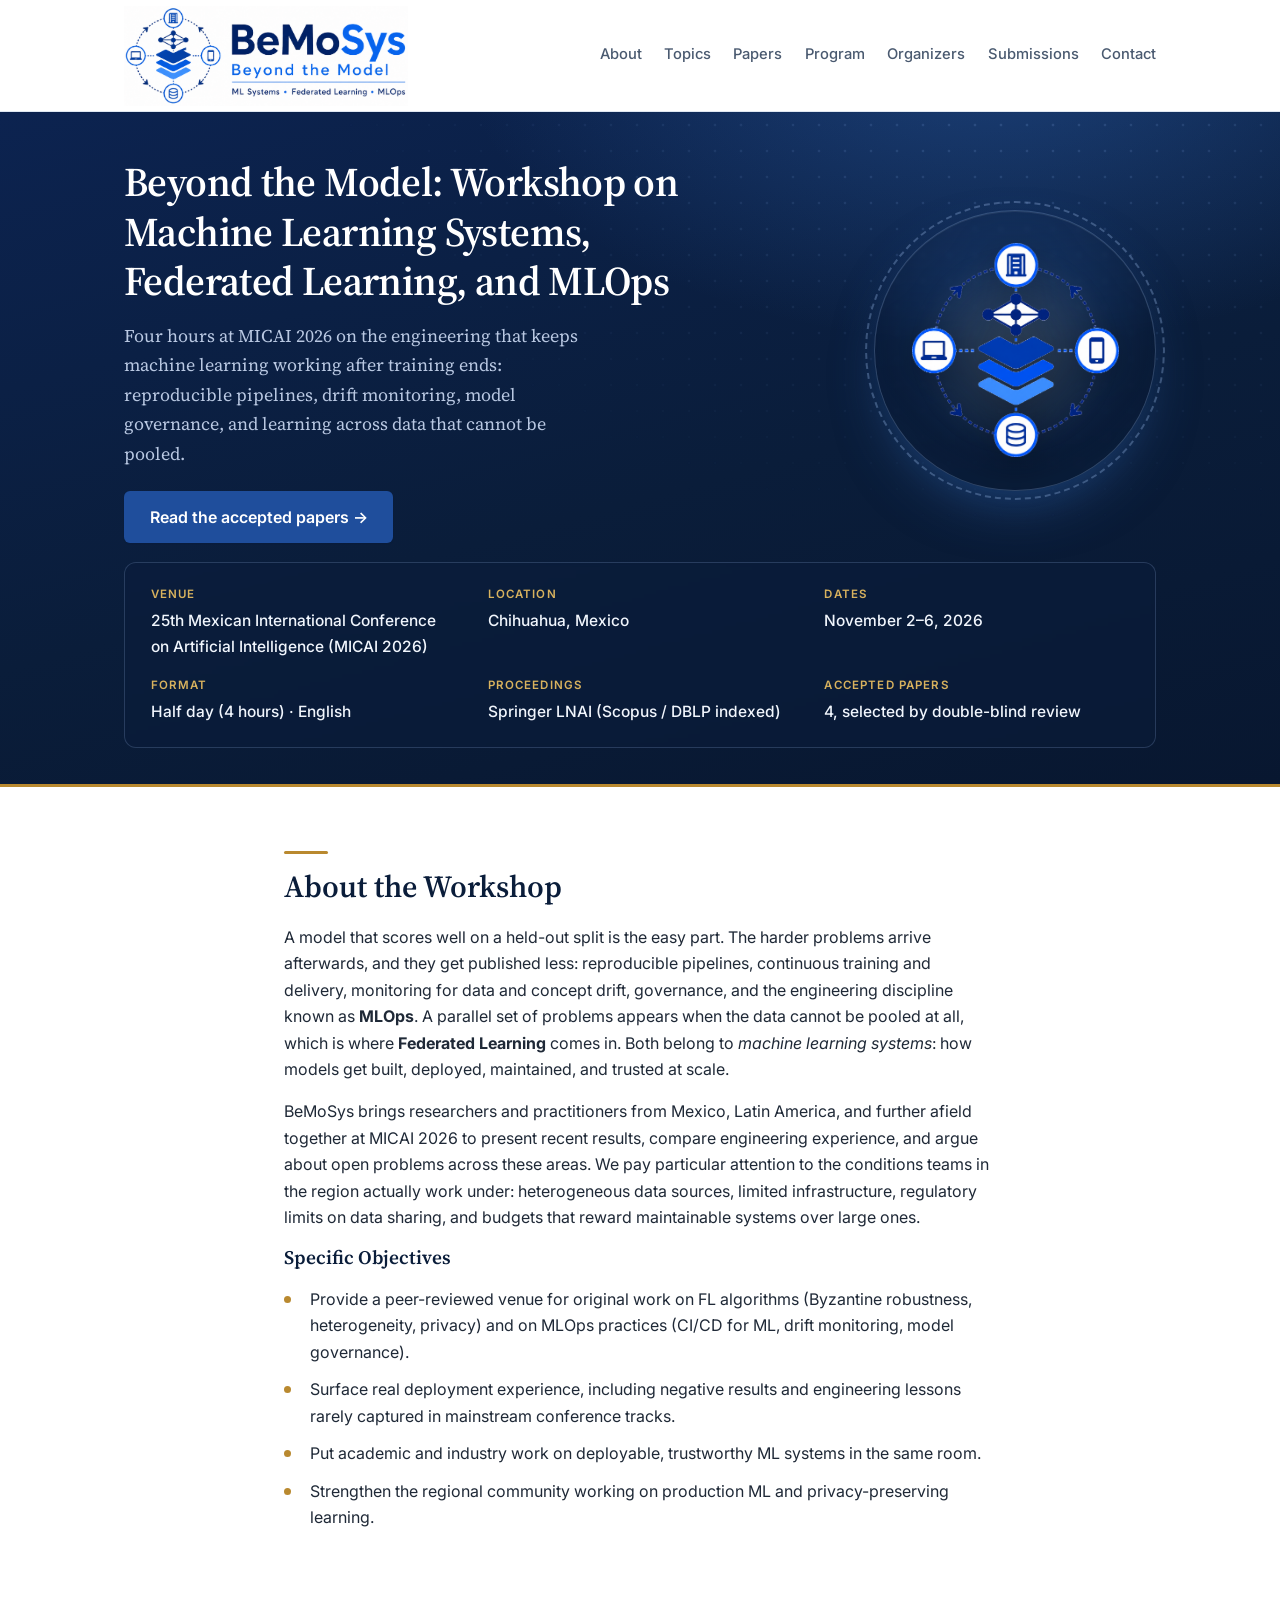
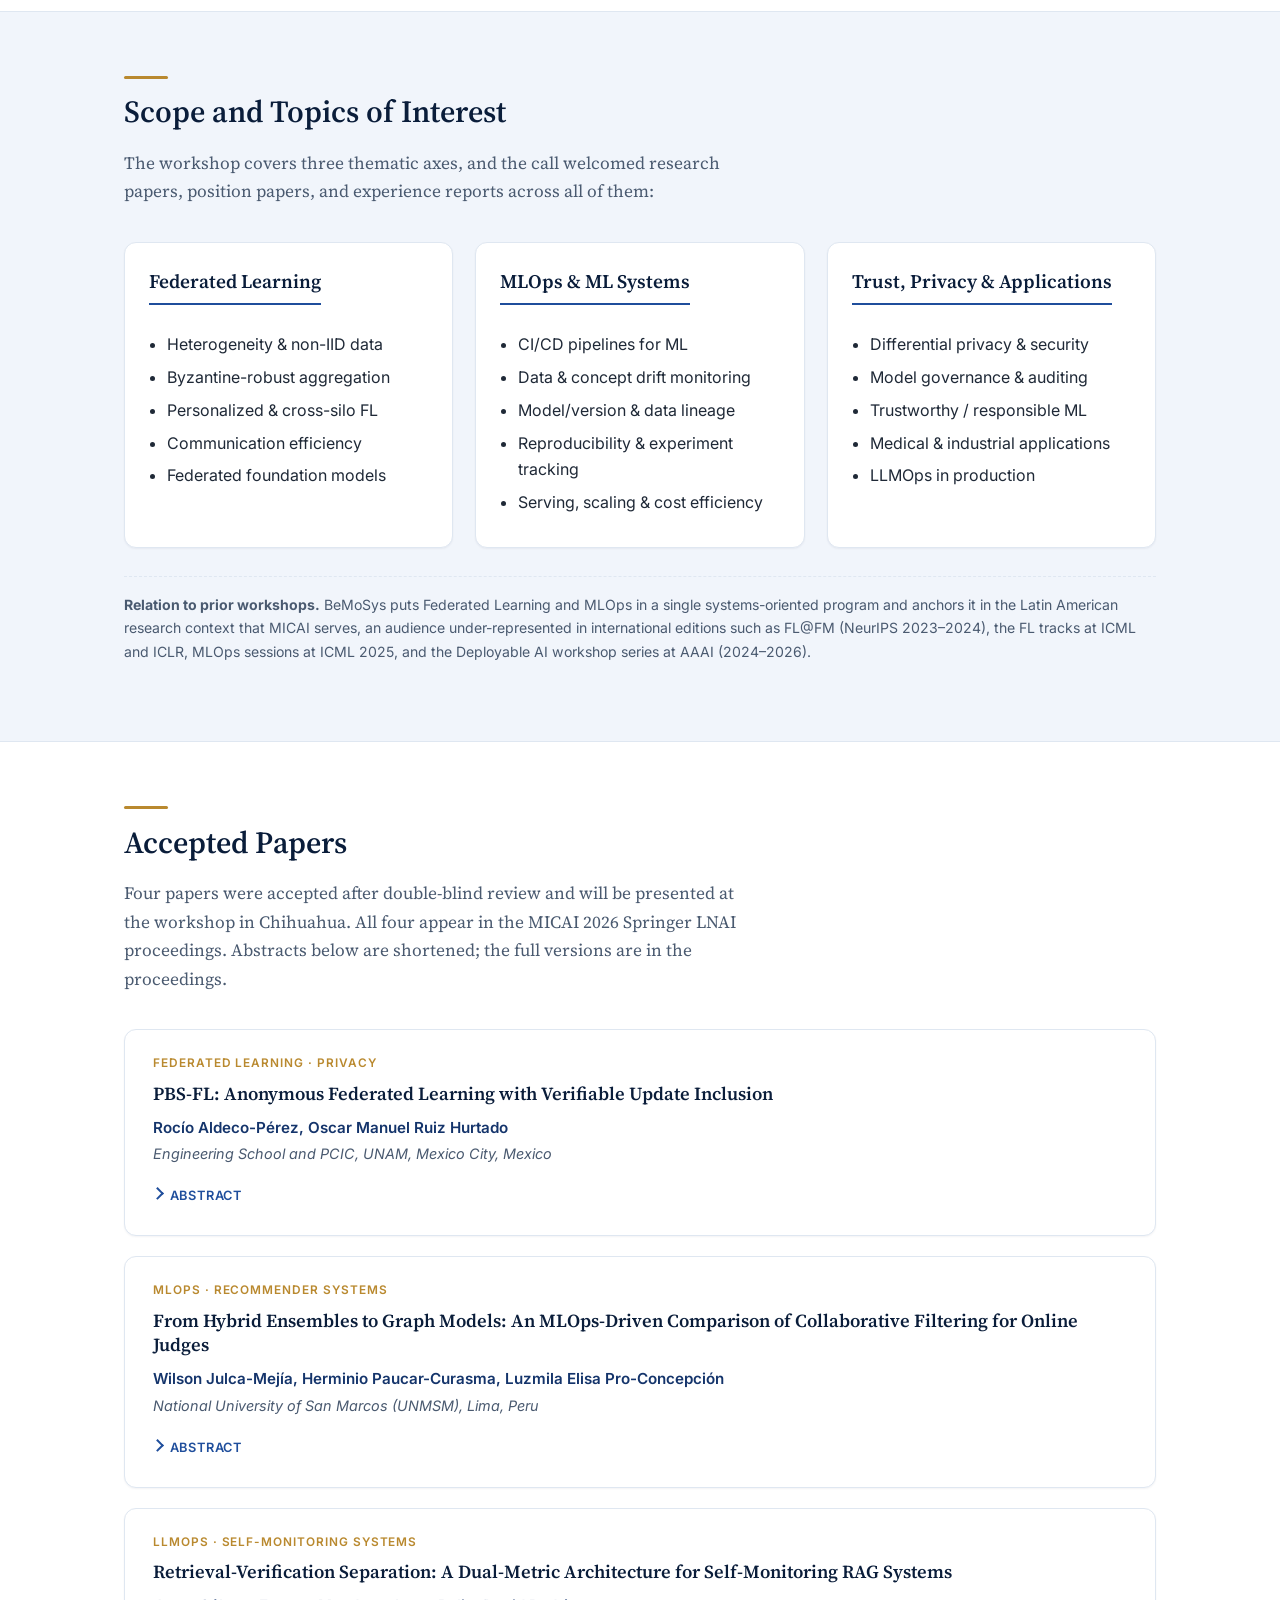
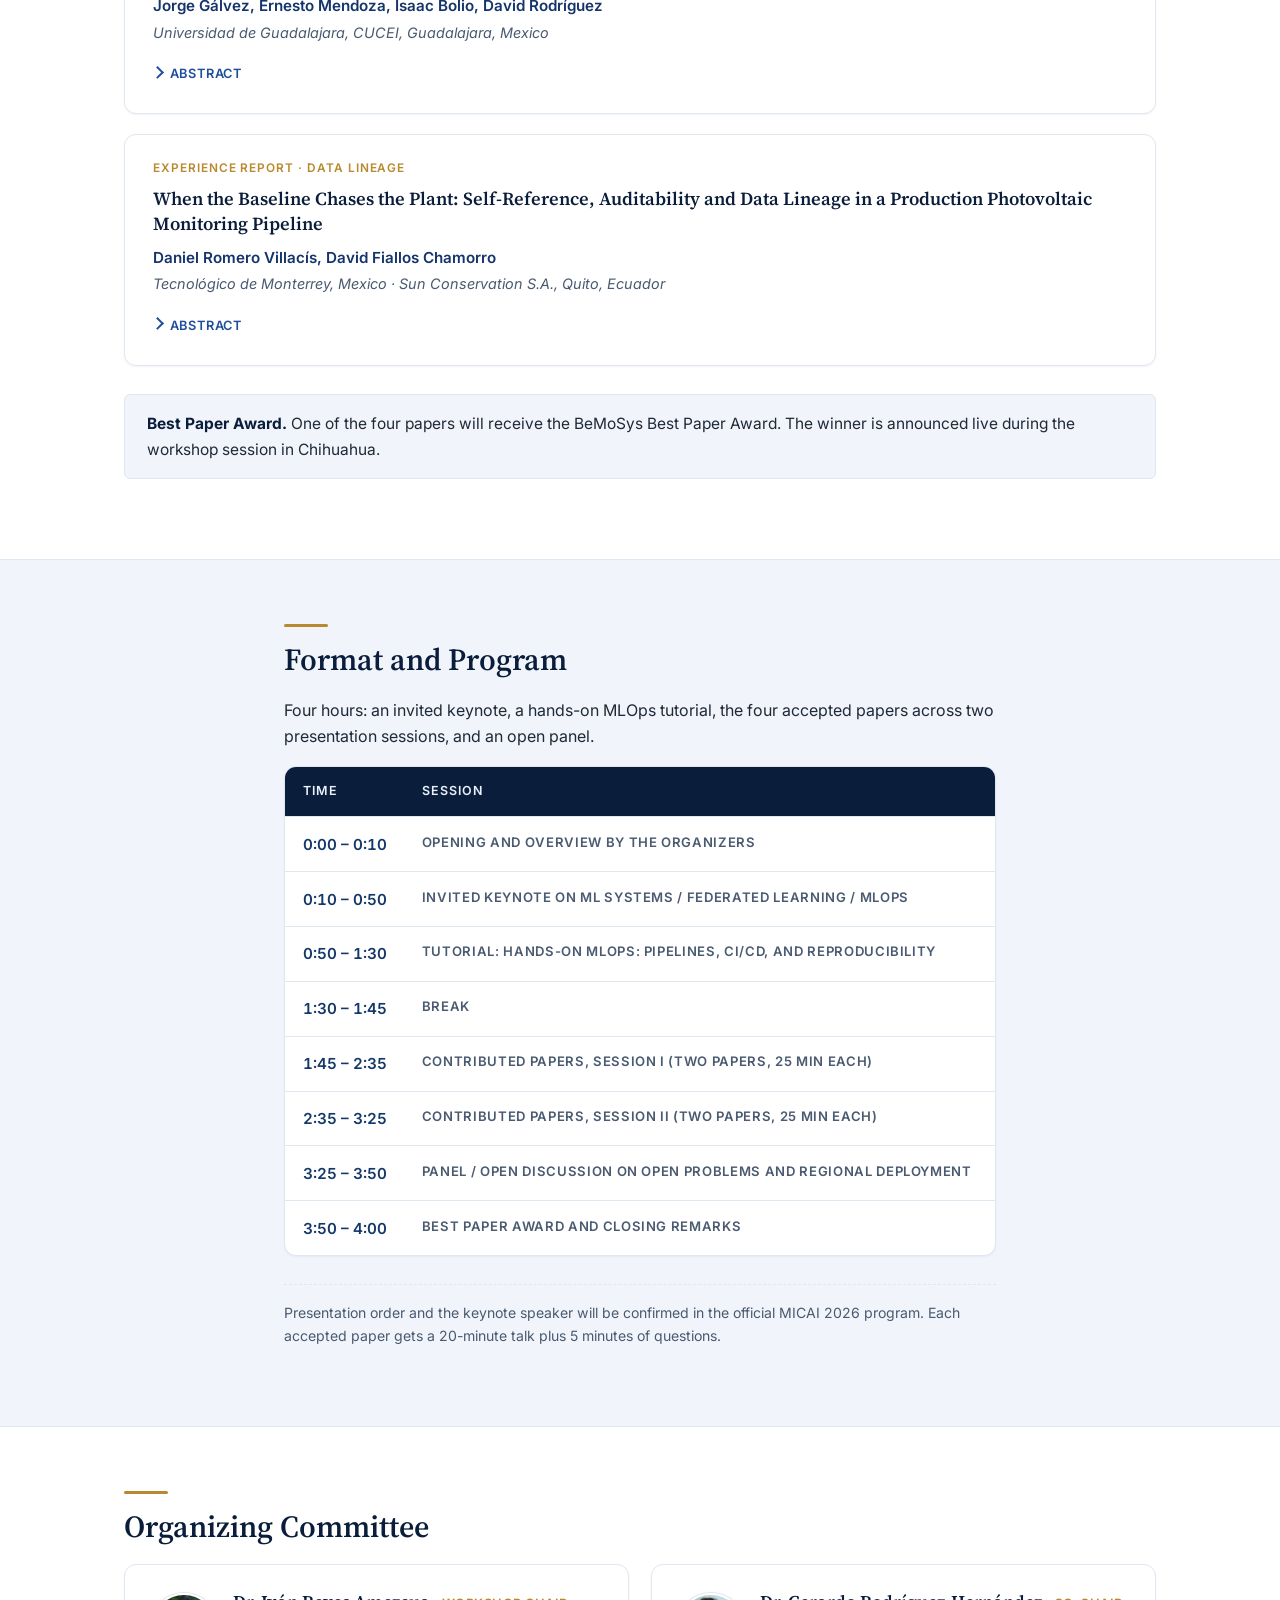
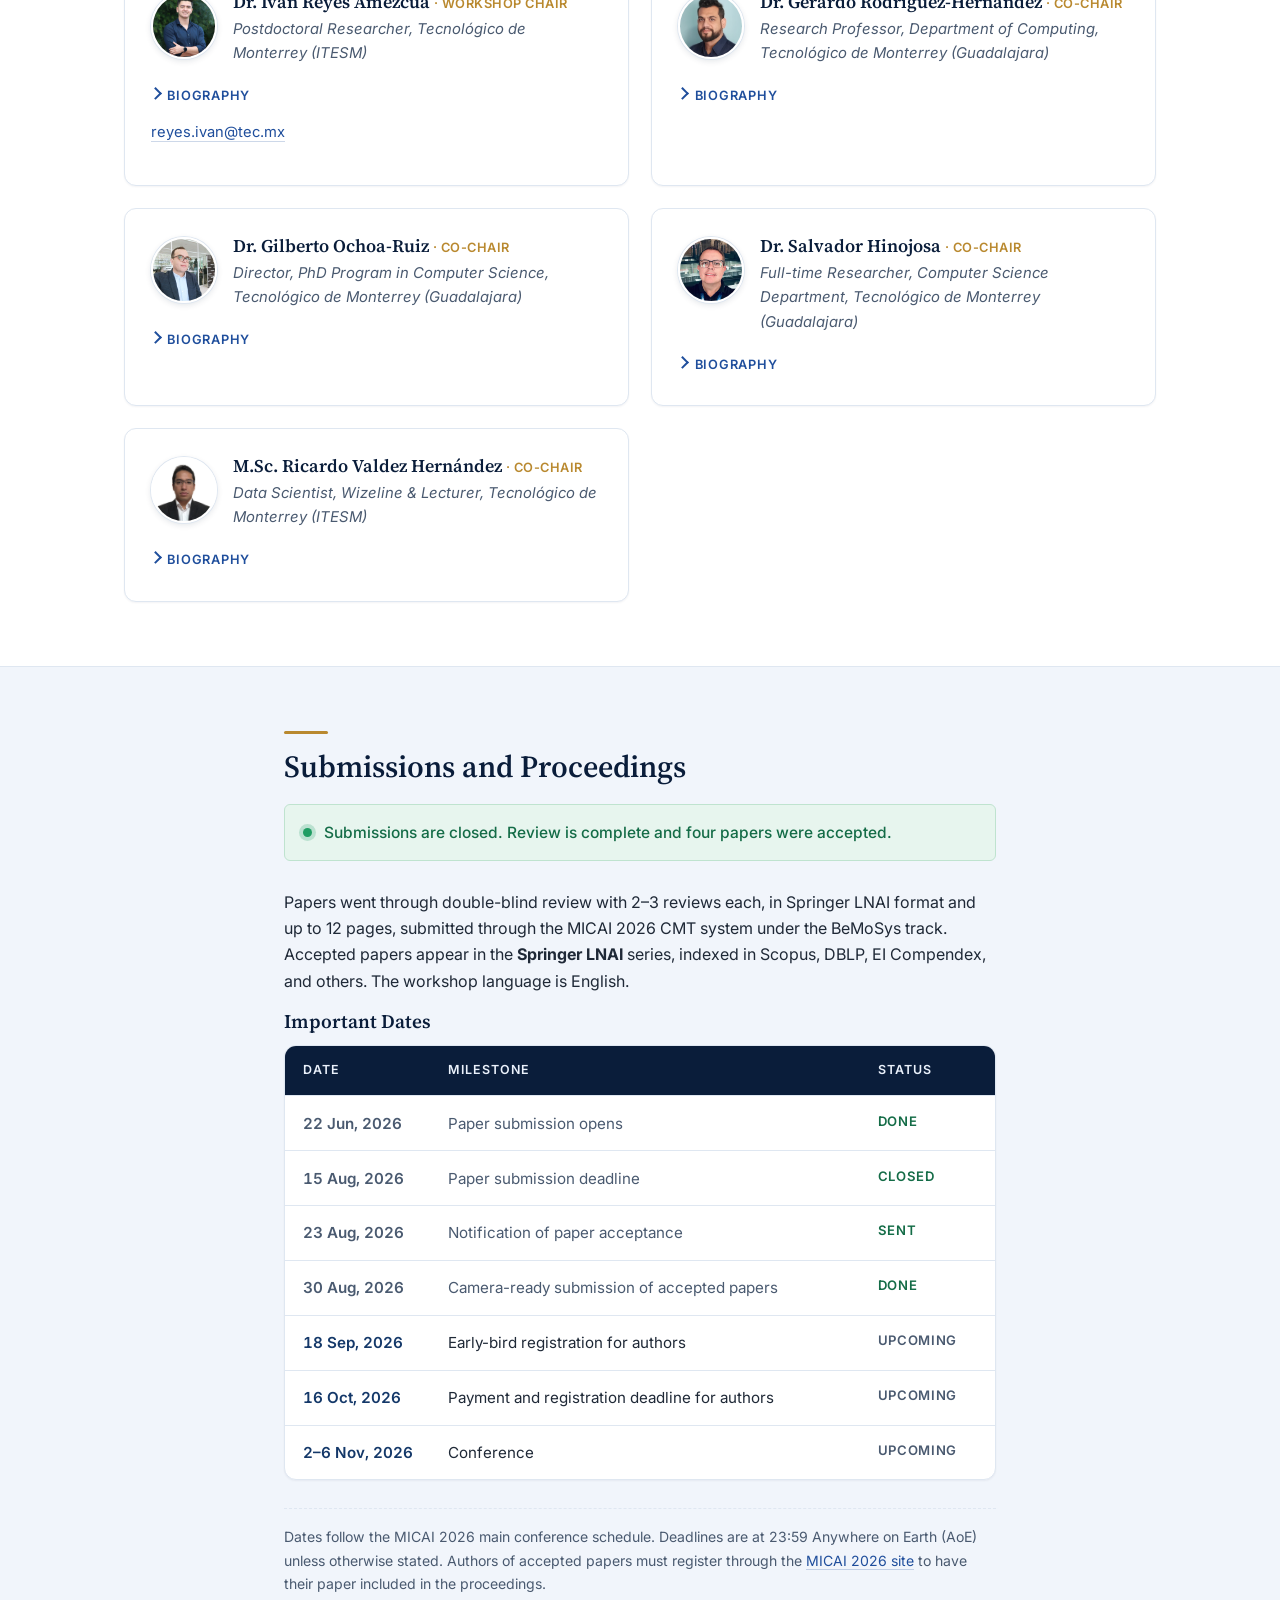
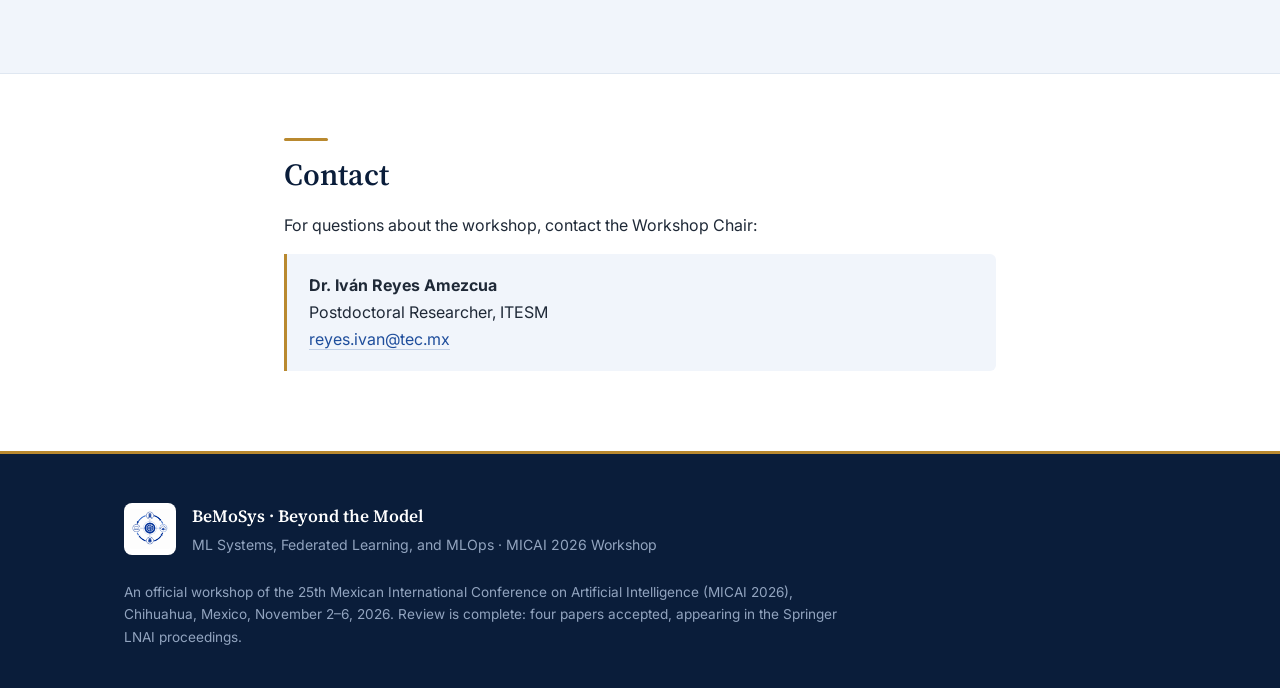
==== index.html @ 86f42d70 "Collapse abstracts and bios, drop hero kicker and brass card rules - Remove the "MICAI 2026 · BeMoSy" ====
<!DOCTYPE html>
<html lang="en">
<head>
  <meta charset="UTF-8" />
  <meta name="viewport" content="width=device-width, initial-scale=1.0" />
  <title>BeMoSys · Beyond the Model: ML Systems, Federated Learning, and MLOps · MICAI 2026</title>
  <meta name="description" content="BeMoSys is a half-day workshop at MICAI 2026 (Chihuahua, Mexico) on Machine Learning Systems, Federated Learning, and MLOps. Review is complete: four papers accepted, appearing in the Springer LNAI proceedings." />
  <link rel="icon" type="image/png" href="images/icon_logo_square.png" />
  <link rel="apple-touch-icon" href="images/icon_logo_square.png" />
  <link rel="preconnect" href="https://fonts.googleapis.com" />
  <link rel="preconnect" href="https://fonts.gstatic.com" crossorigin />
  <link href="https://fonts.googleapis.com/css2?family=Inter:wght@400;500;600;700&family=Source+Serif+4:ital,wght@0,400;0,600;1,400&display=swap" rel="stylesheet" />
  <link rel="stylesheet" href="style.css" />
</head>
<body>

  <header class="site-header">
    <div class="container header-inner">
      <a href="#top" class="brand">
        <img src="images/logo_header.png" alt="BTM-MLSys · Beyond the Model workshop" class="brand-logo" />
      </a>
      <nav class="site-nav" aria-label="Primary">
        <a href="#about">About</a>
        <a href="#topics">Topics</a>
        <a href="#papers">Papers</a>
        <a href="#program">Program</a>
        <a href="#organizers">Organizers</a>
        <a href="#cfp">Submissions</a>
        <a href="#contact">Contact</a>
      </nav>
    </div>
  </header>

  <main id="top">

    <section class="hero">
      <div class="container">
        <div class="hero-mid">
          <div class="hero-copy">
            <h1>Beyond the Model: Workshop on Machine Learning Systems, Federated Learning, and MLOps</h1>
            <p class="lede">
              Four hours at MICAI 2026 on the engineering that keeps machine learning
              working after training ends: reproducible pipelines, drift monitoring,
              model governance, and learning across data that cannot be pooled.
            </p>
            <p class="hero-cta">
              <a class="submit-button" href="#papers">Read the accepted papers &rarr;</a>
            </p>
          </div>

          <div class="hero-visual" aria-hidden="true">
            <div class="hero-medallion">
              <span class="ring ring-dashed"></span>
              <span class="ring ring-glow"></span>
              <img src="images/icon_bemosys_t.png" alt="" class="hero-icon" />
            </div>
          </div>
        </div>

        <dl class="facts">
          <div><dt>Venue</dt><dd>25th Mexican International Conference on Artificial Intelligence (MICAI 2026)</dd></div>
          <div><dt>Location</dt><dd>Chihuahua, Mexico</dd></div>
          <div><dt>Dates</dt><dd>November 2–6, 2026</dd></div>
          <div><dt>Format</dt><dd>Half day (4 hours) · English</dd></div>
          <div><dt>Proceedings</dt><dd>Springer LNAI (Scopus / DBLP indexed)</dd></div>
          <div><dt>Accepted papers</dt><dd>4, selected by double-blind review</dd></div>
        </dl>
      </div>
    </section>

    <section id="about" class="section">
      <div class="container narrow">
        <h2 class="section-head">About the Workshop</h2>
        <p>
          A model that scores well on a held-out split is the easy part. The harder
          problems arrive afterwards, and they get published less: reproducible
          pipelines, continuous training and delivery, monitoring for data and concept
          drift, governance, and the engineering discipline known as
          <strong>MLOps</strong>. A parallel set of problems appears when the data
          cannot be pooled at all, which is where <strong>Federated Learning</strong>
          comes in. Both belong to <em>machine learning systems</em>: how models get
          built, deployed, maintained, and trusted at scale.
        </p>
        <p>
          BeMoSys brings researchers and practitioners from Mexico, Latin America, and
          further afield together at MICAI 2026 to present recent results, compare
          engineering experience, and argue about open problems across these areas. We
          pay particular attention to the conditions teams in the region actually work
          under: heterogeneous data sources, limited infrastructure, regulatory limits
          on data sharing, and budgets that reward maintainable systems over large ones.
        </p>

        <h3>Specific Objectives</h3>
        <ul class="objective-list">
          <li>Provide a peer-reviewed venue for original work on FL algorithms (Byzantine robustness, heterogeneity, privacy) and on MLOps practices (CI/CD for ML, drift monitoring, model governance).</li>
          <li>Surface real deployment experience, including negative results and engineering lessons rarely captured in mainstream conference tracks.</li>
          <li>Put academic and industry work on deployable, trustworthy ML systems in the same room.</li>
          <li>Strengthen the regional community working on production ML and privacy-preserving learning.</li>
        </ul>
      </div>
    </section>

    <section id="topics" class="section section-alt">
      <div class="container">
        <h2 class="section-head">Scope and Topics of Interest</h2>
        <p class="section-intro">
          The workshop covers three thematic axes, and the call welcomed research
          papers, position papers, and experience reports across all of them:
        </p>

        <div class="topic-grid">
          <article class="topic-card">
            <h3>Federated Learning</h3>
            <ul>
              <li>Heterogeneity &amp; non-IID data</li>
              <li>Byzantine-robust aggregation</li>
              <li>Personalized &amp; cross-silo FL</li>
              <li>Communication efficiency</li>
              <li>Federated foundation models</li>
            </ul>
          </article>

          <article class="topic-card">
            <h3>MLOps &amp; ML Systems</h3>
            <ul>
              <li>CI/CD pipelines for ML</li>
              <li>Data &amp; concept drift monitoring</li>
              <li>Model/version &amp; data lineage</li>
              <li>Reproducibility &amp; experiment tracking</li>
              <li>Serving, scaling &amp; cost efficiency</li>
            </ul>
          </article>

          <article class="topic-card">
            <h3>Trust, Privacy &amp; Applications</h3>
            <ul>
              <li>Differential privacy &amp; security</li>
              <li>Model governance &amp; auditing</li>
              <li>Trustworthy / responsible ML</li>
              <li>Medical &amp; industrial applications</li>
              <li>LLMOps in production</li>
            </ul>
          </article>
        </div>

        <p class="footnote">
          <strong>Relation to prior workshops.</strong> BeMoSys puts Federated Learning
          and MLOps in a single systems-oriented program and anchors it in the Latin
          American research context that MICAI serves, an audience under-represented in
          international editions such as FL@FM (NeurIPS 2023–2024), the FL tracks at
          ICML and ICLR, MLOps sessions at ICML 2025, and the Deployable AI workshop
          series at AAAI (2024–2026).
        </p>
      </div>
    </section>

    <section id="papers" class="section">
      <div class="container">
        <h2 class="section-head">Accepted Papers</h2>
        <p class="section-intro">
          Four papers were accepted after double-blind review and will be presented at
          the workshop in Chihuahua. All four appear in the MICAI 2026 Springer LNAI
          proceedings. Abstracts below are shortened; the full versions are in the
          proceedings.
        </p>

        <div class="paper-list">

          <article class="paper-card">
            <p class="paper-axis">Federated Learning · Privacy</p>
            <h3 class="paper-title">PBS-FL: Anonymous Federated Learning with Verifiable Update Inclusion</h3>
            <p class="paper-authors">Rocío Aldeco-Pérez, Oscar Manuel Ruiz Hurtado</p>
            <p class="paper-affil">Engineering School and PCIC, UNAM, Mexico City, Mexico</p>
            <details class="disclosure">
              <summary>Abstract</summary>
              <p class="paper-abstract disclosure-body">
              Cross-silo federated learning still needs mechanisms for participant
              privacy and accountability. PBS-FL separates client authentication from
              update submission using partially blind credentials and round-specific
              anonymous identifiers on a permissioned blockchain, accepting at most one
              contribution per authorized client per round. A lightweight Tally Hash
              lets a client confirm its update was part of the aggregation input. The
              prototype runs on Hyperledger Fabric and was evaluated on two credit-risk
              datasets: predictive accuracy is unchanged, anonymous authorization adds
              bounded overhead, and Tally Hash generation stayed under one millisecond.
            </p>
            </details>
          </article>

          <article class="paper-card">
            <p class="paper-axis">MLOps · Recommender Systems</p>
            <h3 class="paper-title">From Hybrid Ensembles to Graph Models: An MLOps-Driven Comparison of Collaborative Filtering for Online Judges</h3>
            <p class="paper-authors">Wilson Julca-Mejía, Herminio Paucar-Curasma, Luzmila Elisa Pro-Concepción</p>
            <p class="paper-affil">National University of San Marcos (UNMSM), Lima, Peru</p>
            <details class="disclosure">
              <summary>Abstract</summary>
              <p class="paper-abstract disclosure-body">
              The authors re-evaluate their earlier kNN + SVD stacking ensemble for
              recommending programming problems against implicit ALS, Neural
              Collaborative Filtering, and LightGCN, all under one automated pipeline:
              temporal splits, fixed-seed evaluation, parallel CI training, an MLflow
              registry with champion selection, and drift monitoring that triggers
              retraining. The two datasets give opposite verdicts. On CodeChef a
              popularity baseline goes unbeaten and only LightGCN matches it
              statistically; on Aizu popularity finishes last and implicit ALS wins
              decisively. A catalog-subsampling control traces the contrast to the
              temporal stability of item popularity (PSI 0.02 versus 0.72) rather than
              catalog size. The original hybrid stack is uncompetitive on both.
            </p>
            </details>
          </article>

          <article class="paper-card">
            <p class="paper-axis">LLMOps · Self-Monitoring Systems</p>
            <h3 class="paper-title">Retrieval-Verification Separation: A Dual-Metric Architecture for Self-Monitoring RAG Systems</h3>
            <p class="paper-authors">Jorge Gálvez, Ernesto Mendoza, Isaac Bolio, David Rodríguez</p>
            <p class="paper-affil">Universidad de Guadalajara, CUCEI, Guadalajara, Mexico</p>
            <details class="disclosure">
              <summary>Abstract</summary>
              <p class="paper-abstract disclosure-body">
              Most RAG pipelines use a single similarity metric both to retrieve context
              and to certify that the context is relevant, which ties retrieval speed to
              retrieval trust. IAssist-QCI, a RAG-based institutional assistant, splits
              the two: a retrieval path optimized for fast candidate fetching over
              chunk-level vector similarity, and a verification path that independently
              computes a composite relevance score over the whole multi-chunk context
              injected into the prompt. The split is what makes two further capabilities
              possible: low verification scores become automated knowledge-gap alerts
              that detect drift in the knowledge base without manual auditing, and an
              asynchronous curation pipeline builds a synthetic question-answer dataset
              for later fine-tuning without interrupting production traffic. Evaluation
              uses relevance-score distributions and gap-alert rates from 30 days of
              operation.
            </p>
            </details>
          </article>

          <article class="paper-card">
            <p class="paper-axis">Experience Report · Data Lineage</p>
            <h3 class="paper-title">When the Baseline Chases the Plant: Self-Reference, Auditability and Data Lineage in a Production Photovoltaic Monitoring Pipeline</h3>
            <p class="paper-authors">Daniel Romero Villacís, David Fiallos Chamorro</p>
            <p class="paper-affil">Tecnológico de Monterrey, Mexico · Sun Conservation S.A., Quito, Ecuador</p>
            <details class="disclosure">
              <summary>Abstract</summary>
              <p class="paper-abstract disclosure-body">
              Three years of operating a Performance Ratio monitoring pipeline for seven
              first-generation 1 MW AC photovoltaic plants in southern Ecuador, stitched
              across five incompatible manufacturer platforms under limited
              infrastructure and regulatory constraints on data sharing. Two findings
              drive the report. A statistically functional conditional-percentile model
              was retired in favour of a deterministic physical estimator because only
              the latter is defensible before the national regulator, so auditability
              decided the method, not accuracy. Then a ten-stage audit of the running
              system found that the self-reference flaw identified in the retired model
              had reappeared unnoticed in the alerting rule that replaced it: injecting
              degradation into real series, the moving baseline absorbs 7.7 percentage
              points of decay and never fires below 3%/month. The report also documents a
              capacity denominator with no recorded provenance on all seven plants, and
              draws six transferable lessons.
            </p>
            </details>
          </article>

        </div>

        <p class="award-note">
          <strong>Best Paper Award.</strong> One of the four papers will receive the
          BeMoSys Best Paper Award. The winner is announced live during the workshop
          session in Chihuahua.
        </p>
      </div>
    </section>

    <section id="program" class="section section-alt">
      <div class="container narrow">
        <h2 class="section-head">Format and Program</h2>
        <p>
          Four hours: an invited keynote, a hands-on MLOps tutorial, the four accepted
          papers across two presentation sessions, and an open panel.
        </p>

        <div class="schedule">
          <table>
            <caption class="visually-hidden">Workshop schedule</caption>
            <thead>
              <tr><th scope="col">Time</th><th scope="col">Session</th></tr>
            </thead>
            <tbody>
              <tr><td>0:00 – 0:10</td><td>Opening and overview by the organizers</td></tr>
              <tr><td>0:10 – 0:50</td><td>Invited keynote on ML systems / Federated Learning / MLOps</td></tr>
              <tr><td>0:50 – 1:30</td><td>Tutorial: Hands-on MLOps: pipelines, CI/CD, and reproducibility</td></tr>
              <tr><td>1:30 – 1:45</td><td>Break</td></tr>
              <tr><td>1:45 – 2:35</td><td>Contributed papers, Session I (two papers, 25 min each)</td></tr>
              <tr><td>2:35 – 3:25</td><td>Contributed papers, Session II (two papers, 25 min each)</td></tr>
              <tr><td>3:25 – 3:50</td><td>Panel / open discussion on open problems and regional deployment</td></tr>
              <tr><td>3:50 – 4:00</td><td>Best Paper Award and closing remarks</td></tr>
            </tbody>
          </table>
        </div>

        <p class="footnote">
          Presentation order and the keynote speaker will be confirmed in the official
          MICAI 2026 program. Each accepted paper gets a 20-minute talk plus 5 minutes
          of questions.
        </p>
      </div>
    </section>

    <section id="organizers" class="section">
      <div class="container">
        <h2 class="section-head">Organizing Committee</h2>

        <div class="organizer-grid">
          <article class="organizer-card">
            <img src="images/ivan_reyes.jpg" alt="Dr. Iván Reyes Amezcua" class="organizer-photo" />
            <h3>Dr. Iván Reyes Amezcua <span class="role">· Workshop Chair</span></h3>
            <p class="affiliation">Postdoctoral Researcher, Tecnológico de Monterrey (ITESM)</p>
            <details class="disclosure">
              <summary>Biography</summary>
              <p class="disclosure-body">
              PhD in Computer Science (CINVESTAV), specializing in robust and
              scalable ML systems. Doctoral research on deep learning, federated
              learning, adversarial robustness, and computer vision, with applications
              in medical imaging, recipient of Best Paper Awards at MICAI, MICCAI, and
              CVPR Workshops. Industry experience as an ML/AI Engineer at Layer7 on LLM
              architectures, multi-agent systems, voice (TTS/STT) pipelines, and
              large-scale RAG solutions. MLflow Ambassador (Databricks), with a strong
              emphasis on MLOps and reproducibility.
            </p>
            </details>
            <p class="contact"><a href="mailto:reyes.ivan@tec.mx">reyes.ivan@tec.mx</a></p>
          </article>

          <article class="organizer-card">
            <img src="images/gerardo_rodriguez.jpg" alt="Dr. Gerardo Rodríguez-Hernández" class="organizer-photo" />
            <h3>Dr. Gerardo Rodríguez-Hernández <span class="role">· Co-chair</span></h3>
            <p class="affiliation">Research Professor, Department of Computing, Tecnológico de Monterrey (Guadalajara)</p>
            <details class="disclosure">
              <summary>Biography</summary>
              <p class="disclosure-body">
              Member of the Advanced Artificial Intelligence Research Group. MSc in
              Applied Artificial Intelligence (University of Exeter, UK) and PhD from
              the University of Oxford (UK). Member of the National System of
              Researchers (SNI, Level I). Background spans applied AI, embedded
              software, and the supervision of award-winning graduate ML projects.
            </p>
            </details>
          </article>

          <article class="organizer-card">
            <img src="images/gilberto_ochoa.jpg" alt="Dr. Gilberto Ochoa-Ruiz" class="organizer-photo" />
            <h3>Dr. Gilberto Ochoa-Ruiz <span class="role">· Co-chair</span></h3>
            <p class="affiliation">Director, PhD Program in Computer Science, Tecnológico de Monterrey (Guadalajara)</p>
            <details class="disclosure">
              <summary>Biography</summary>
              <p class="disclosure-body">
              Member of the Advanced AI Research Group / CV-inside lab. PhD in
              Electronic Imaging and Computer Vision (Université de Bourgogne), member
              of the SNI (Level I), with research in computer vision, endoscopic image
              analysis, and explainable AI. Reviewer for ICLR, ICML, CVPR, and MICCAI,
              and chair of the LatinX in Computer Vision workshops at CVPR and ICCV.
            </p>
            </details>
          </article>

          <article class="organizer-card">
            <img src="images/salvador_hinojosa.jpg" alt="Dr. Salvador Hinojosa" class="organizer-photo" />
            <h3>Dr. Salvador Hinojosa <span class="role">· Co-chair</span></h3>
            <p class="affiliation">Full-time Researcher, Computer Science Department, Tecnológico de Monterrey (Guadalajara)</p>
            <details class="disclosure">
              <summary>Biography</summary>
              <p class="disclosure-body">
              Researcher specializing in problem solving with stochastic search
              algorithms applied to computer vision, software engineering, and
              logistics. PhD in Computer Engineering from the Complutense University
              of Madrid (metaheuristic algorithms for image segmentation), with a
              B.Sc. in Computer Engineering and an M.Sc. in Electronics and Computer
              Science from the University of Guadalajara. Member of the National
              System of Researchers (SNI, Level I) and the Mexican Society of Computer
              Science (AMEXCOMP). Has contributed to the design of continuing-education
              courses for professionals on Generative AI for Software Engineering and
              on Software Architecture and Testing.
            </p>
            </details>
          </article>

          <article class="organizer-card">
            <img src="images/ricardo_valdez.jpg" alt="M.Sc. Ricardo Valdez Hernández" class="organizer-photo" />
            <h3>M.Sc. Ricardo Valdez Hernández <span class="role">· Co-chair</span></h3>
            <p class="affiliation">Data Scientist, Wizeline &amp; Lecturer, Tecnológico de Monterrey (ITESM)</p>
            <details class="disclosure">
              <summary>Biography</summary>
              <p class="disclosure-body">
              Actuary (UNAM) and M.Sc. in Data Science (ITESO) with 14 years of
              experience in the rigorous application of mathematical algorithms to data
              problems. Data Scientist at Wizeline and lecturer at Tecnológico de
              Monterrey (ITESM), including on MLOps and applied AI. Work centers on
              scalable solutions in business intelligence, data engineering, and
              predictive modeling, with a focus on recommender engines, knowledge
              graphs, and MLOps.
            </p>
            </details>
          </article>
        </div>
      </div>
    </section>

    <section id="cfp" class="section section-alt">
      <div class="container narrow">
        <h2 class="section-head">Submissions and Proceedings</h2>

        <p class="cfp-status">
          <span class="status-dot" aria-hidden="true"></span>
          Submissions are closed. Review is complete and four papers were accepted.
        </p>

        <p>
          Papers went through double-blind review with 2–3 reviews each, in Springer
          LNAI format and up to 12 pages, submitted through the MICAI 2026 CMT system
          under the BeMoSys track. Accepted papers appear in the
          <strong>Springer LNAI</strong> series, indexed in Scopus, DBLP, EI Compendex,
          and others. The workshop language is English.
        </p>

        <h3 id="dates">Important Dates</h3>
        <div class="schedule">
          <table>
            <caption class="visually-hidden">Important dates for authors</caption>
            <thead>
              <tr><th scope="col">Date</th><th scope="col">Milestone</th><th scope="col">Status</th></tr>
            </thead>
            <tbody>
              <tr class="is-done"><td>22 Jun, 2026</td><td>Paper submission opens</td><td>Done</td></tr>
              <tr class="is-done"><td>15 Aug, 2026</td><td>Paper submission deadline</td><td>Closed</td></tr>
              <tr class="is-done"><td>23 Aug, 2026</td><td>Notification of paper acceptance</td><td>Sent</td></tr>
              <tr class="is-done"><td>30 Aug, 2026</td><td>Camera-ready submission of accepted papers</td><td>Done</td></tr>
              <tr><td>18 Sep, 2026</td><td>Early-bird registration for authors</td><td>Upcoming</td></tr>
              <tr><td>16 Oct, 2026</td><td>Payment and registration deadline for authors</td><td>Upcoming</td></tr>
              <tr><td>2–6 Nov, 2026</td><td>Conference</td><td>Upcoming</td></tr>
            </tbody>
          </table>
        </div>
        <p class="footnote">
          Dates follow the MICAI 2026 main conference schedule. Deadlines are at 23:59
          Anywhere on Earth (AoE) unless otherwise stated. Authors of accepted papers
          must register through the
          <a href="https://micai.org/2026/" target="_blank" rel="noopener">MICAI 2026 site</a>
          to have their paper included in the proceedings.
        </p>
      </div>
    </section>

    <section id="contact" class="section">
      <div class="container narrow">
        <h2 class="section-head">Contact</h2>
        <p>
          For questions about the workshop, contact the Workshop Chair:
        </p>
        <p class="contact-block">
          <strong>Dr. Iván Reyes Amezcua</strong><br />
          Postdoctoral Researcher, ITESM<br />
          <a href="mailto:reyes.ivan@tec.mx">reyes.ivan@tec.mx</a>
        </p>
      </div>
    </section>

  </main>

  <footer class="site-footer">
    <div class="container footer-inner">
      <div class="footer-brand">
        <img src="images/icon_logo_square.png" alt="" class="footer-icon" />
        <div>
          <p class="footer-title">BeMoSys · Beyond the Model</p>
          <p class="footer-sub">ML Systems, Federated Learning, and MLOps · MICAI 2026 Workshop</p>
        </div>
      </div>
      <p class="footer-meta">
        An official workshop of the 25th Mexican International Conference on Artificial
        Intelligence (MICAI 2026), Chihuahua, Mexico, November 2–6, 2026.
        Review is complete: four papers accepted, appearing in the Springer LNAI proceedings.
      </p>
    </div>
  </footer>

</body>
</html>
---- style.css ----
:root {
  --color-bg: #ffffff;
  --color-bg-alt: #f1f5fb;
  --color-surface: #ffffff;
  --color-border: #dfe7f1;
  --color-text: #1f2937;
  --color-text-muted: #4a5a70;
  --color-heading: #0a1d3a;
  --color-ink: #0a1d3a;
  --color-navy: #14346b;
  --color-primary: #1f4e9c;
  --color-primary-dark: #143869;
  --color-accent: #3a7bd5;

  /* Brass accent — the signature, used with restraint */
  --color-brass: #b9892f;
  --color-brass-soft: #d8b25e;

  /* Accepted status */
  --color-ok-bg: #e7f5ee;
  --color-ok-border: #bfe3cf;
  --color-ok-text: #146c47;
  --color-ok-dot: #1f9d63;

  --font-sans: "Inter", -apple-system, BlinkMacSystemFont, "Segoe UI", Roboto, "Helvetica Neue", Arial, sans-serif;
  --font-serif: "Source Serif 4", "Times New Roman", Georgia, serif;

  --container: 1080px;
  --container-narrow: 760px;
  --radius: 6px;
  --radius-lg: 12px;
  --shadow-sm: 0 1px 2px rgba(10, 29, 58, 0.05);
  --shadow-md: 0 10px 30px -12px rgba(10, 29, 58, 0.22);
}

* { box-sizing: border-box; }

html { scroll-behavior: smooth; }

body {
  margin: 0;
  font-family: var(--font-sans);
  color: var(--color-text);
  background: var(--color-bg);
  line-height: 1.65;
  font-size: 16px;
  -webkit-font-smoothing: antialiased;
  -moz-osx-font-smoothing: grayscale;
}

a {
  color: var(--color-primary);
  text-decoration: none;
  border-bottom: 1px solid rgba(31, 78, 156, 0.22);
  transition: border-color .15s ease, color .15s ease;
}
a:hover { color: var(--color-primary-dark); border-bottom-color: var(--color-primary-dark); }

h1, h2, h3, h4 {
  font-family: var(--font-serif);
  color: var(--color-heading);
  line-height: 1.22;
  margin: 0 0 0.6em;
  font-weight: 600;
}

h1 { font-size: clamp(2rem, 4vw, 3rem); letter-spacing: -0.015em; }
h2 { font-size: clamp(1.55rem, 2.4vw, 1.95rem); margin-top: 0; }
h3 { font-size: 1.2rem; }

p { margin: 0 0 1em; }

.container {
  width: 100%;
  max-width: var(--container);
  margin: 0 auto;
  padding: 0 1.5rem;
}
.container.narrow { max-width: var(--container-narrow); }

.visually-hidden {
  position: absolute; width: 1px; height: 1px;
  margin: -1px; padding: 0; overflow: hidden;
  clip: rect(0, 0, 0, 0); white-space: nowrap; border: 0;
}

/* Header — compact sticky bar */
.site-header {
  position: -webkit-sticky;
  position: sticky;
  top: 0;
  z-index: 100;
  border-bottom: 1px solid var(--color-border);
  background: rgba(255, 255, 255, 0.95);
  backdrop-filter: saturate(180%) blur(10px);
  -webkit-backdrop-filter: saturate(180%) blur(10px);
  box-shadow: 0 1px 0 rgba(10, 29, 58, 0.04);
}
.header-inner {
  display: flex;
  align-items: center;
  justify-content: space-between;
  gap: 1.25rem 2rem;
  min-height: 108px;
  padding-top: 0.35rem;
  padding-bottom: 0.35rem;
  flex-wrap: wrap;
}
.brand { border-bottom: none; display: inline-flex; align-items: center; margin: 0; padding: 0; }
.brand-logo {
  height: 100px;
  width: auto;
  display: block;
  margin: 0;
}
.site-nav {
  display: flex;
  flex-wrap: wrap;
  gap: 0.25rem 1.4rem;
  font-size: 0.92rem;
  font-weight: 500;
}
.site-nav a {
  color: var(--color-text-muted);
  border-bottom: 2px solid transparent;
  padding: 0.3rem 0;
}
.site-nav a:hover { color: var(--color-primary); border-bottom-color: var(--color-brass); }

/* Hero — deep-navy "proceedings cover" with node lattice */
.hero {
  position: relative;
  overflow: hidden;
  color: #eaf1fb;
  padding: 2rem 0 2.25rem;
  background:
    radial-gradient(900px 500px at 78% -10%, rgba(58, 123, 213, 0.35), transparent 60%),
    linear-gradient(165deg, #0c2350 0%, #0a1d3a 55%, #081730 100%);
  border-bottom: 3px solid var(--color-brass);
}
.hero .container { width: 100%; }
/* node lattice: dots = nodes, suggesting a distributed/federated network */
.hero::before {
  content: "";
  position: absolute;
  inset: 0;
  background-image: radial-gradient(rgba(140, 180, 240, 0.18) 1.5px, transparent 1.6px);
  background-size: 26px 26px;
  -webkit-mask-image: radial-gradient(1000px 600px at 80% 0%, #000 0%, transparent 72%);
          mask-image: radial-gradient(1000px 600px at 80% 0%, #000 0%, transparent 72%);
  pointer-events: none;
}
.hero .container { position: relative; z-index: 1; }
.hero-mid {
  display: grid;
  grid-template-columns: minmax(0, 1fr) auto;
  align-items: center;
  gap: 2.5rem;
  margin: 0.85rem 0 1.2rem;
}
.hero-copy { min-width: 0; }

/* Hero icon medallion — the workshop systems diagram, featured */
.hero-visual {
  display: flex;
  justify-content: center;
  align-items: center;
}
.hero-medallion {
  position: relative;
  width: clamp(200px, 22vw, 290px);
  aspect-ratio: 1 / 1;
  display: grid;
  place-items: center;
  border-radius: 50%;
  background:
    radial-gradient(circle at 50% 42%, rgba(58, 123, 213, 0.28), rgba(12, 30, 60, 0.15) 62%, transparent 72%);
  border: 1px solid rgba(146, 178, 224, 0.28);
  box-shadow:
    inset 0 1px 0 rgba(255, 255, 255, 0.08),
    0 24px 60px -22px rgba(58, 123, 213, 0.55);
  backdrop-filter: blur(2px);
  animation: heroFloat 7s ease-in-out infinite;
}
.hero-medallion .ring {
  position: absolute;
  border-radius: 50%;
  pointer-events: none;
}
.ring-glow {
  inset: 12%;
  background: radial-gradient(circle, rgba(216, 178, 94, 0.16), transparent 68%);
  filter: blur(6px);
}
.ring-dashed {
  inset: -10px;
  border: 2px dashed rgba(146, 178, 224, 0.35);
  animation: heroSpin 38s linear infinite;
}
.hero-icon {
  position: relative;
  z-index: 1;
  width: 74%;
  height: auto;
  display: block;
  filter: drop-shadow(0 8px 22px rgba(0, 0, 0, 0.35));
}
@keyframes heroFloat {
  0%, 100% { transform: translateY(0); }
  50% { transform: translateY(-10px); }
}
@keyframes heroSpin {
  to { transform: rotate(360deg); }
}
.hero h1 {
  color: #ffffff;
  font-size: clamp(1.8rem, 3.2vw, 2.55rem);
  margin: 0 0 0.85rem;
  max-width: 30ch;
}
.hero .lede {
  font-family: var(--font-serif);
  font-size: clamp(1.02rem, 1.4vw, 1.18rem);
  color: #b9c8e2;
  max-width: 52ch;
  margin-bottom: 0;
}
.kicker {
  display: inline-flex;
  align-items: center;
  gap: 0.7rem;
  font-size: 0.78rem;
  font-weight: 600;
  letter-spacing: 0.18em;
  text-transform: uppercase;
  color: var(--color-brass-soft);
  margin: 0;
}
.kicker::before {
  content: "";
  width: 34px;
  height: 2px;
  background: var(--color-brass);
  display: inline-block;
}

.status-dot {
  width: 9px; height: 9px;
  border-radius: 50%;
  background: var(--color-ok-dot);
  box-shadow: 0 0 0 4px rgba(31, 157, 99, 0.22);
  flex: 0 0 auto;
}

.facts {
  display: grid;
  grid-template-columns: repeat(3, minmax(0, 1fr));
  gap: 1rem 2rem;
  margin: 0;
  padding: 1.35rem 1.6rem;
  border: 1px solid rgba(146, 178, 224, 0.22);
  border-radius: var(--radius-lg);
  background: rgba(12, 30, 60, 0.45);
  backdrop-filter: blur(2px);
}
.facts > div { margin: 0; }
.facts dt {
  font-size: 0.72rem;
  font-weight: 600;
  letter-spacing: 0.1em;
  text-transform: uppercase;
  color: var(--color-brass-soft);
  margin-bottom: 0.3rem;
}
.facts dd {
  margin: 0;
  font-size: 0.97rem;
  color: #f1f6fd;
  font-weight: 500;
}

/* Sections */
.section {
  padding: 4rem 0;
}
/* offset anchored jumps for the sticky header */
section[id] { scroll-margin-top: 124px; }
.section-alt {
  background: var(--color-bg-alt);
  border-top: 1px solid var(--color-border);
  border-bottom: 1px solid var(--color-border);
}
/* brass tick above every section heading — the recurring signature */
.section > .container > h2:first-child,
.section > .container > h2.section-head,
.section h2.section-head {
  position: relative;
  padding-top: 1.1rem;
}
.section h2.section-head::before {
  content: "";
  position: absolute;
  top: 0;
  left: 0;
  width: 44px;
  height: 3px;
  background: var(--color-brass);
  border-radius: 2px;
}
.section-intro {
  font-family: var(--font-serif);
  font-size: 1.08rem;
  color: var(--color-text-muted);
  max-width: 68ch;
  margin-bottom: 2.25rem;
}
.footnote {
  font-size: 0.88rem;
  color: var(--color-text-muted);
  margin-top: 1.75rem;
  padding-top: 1rem;
  border-top: 1px dashed var(--color-border);
}

.objective-list {
  padding-left: 0;
  list-style: none;
}
.objective-list li {
  position: relative;
  margin-bottom: 0.7rem;
  padding-left: 1.6rem;
}
.objective-list li::before {
  content: "";
  position: absolute;
  left: 0;
  top: 0.62em;
  width: 7px;
  height: 7px;
  border-radius: 50%;
  background: var(--color-brass);
}

/* Topics */
.topic-grid {
  display: grid;
  grid-template-columns: repeat(auto-fit, minmax(280px, 1fr));
  gap: 1.4rem;
}
.topic-card {
  position: relative;
  background: var(--color-surface);
  border: 1px solid var(--color-border);
  border-radius: var(--radius-lg);
  padding: 1.6rem 1.5rem;
  box-shadow: var(--shadow-sm);
  transition: transform .18s ease, box-shadow .18s ease, border-color .18s ease;
}
.topic-card:hover {
  transform: translateY(-3px);
  box-shadow: var(--shadow-md);
  border-color: #cbd9ec;
}
.topic-card h3 {
  margin-top: 0;
  padding-bottom: 0.65rem;
  border-bottom: 2px solid var(--color-primary);
  display: inline-block;
}
.topic-card ul {
  margin: 0.9rem 0 0;
  padding-left: 1.1rem;
}
.topic-card li { margin-bottom: 0.4rem; }

/* Schedule / tables */
.schedule {
  overflow-x: auto;
  border: 1px solid var(--color-border);
  border-radius: var(--radius-lg);
  background: var(--color-surface);
  box-shadow: var(--shadow-sm);
}
.schedule table {
  width: 100%;
  border-collapse: collapse;
  font-size: 0.95rem;
}
.schedule th, .schedule td {
  text-align: left;
  padding: 0.9rem 1.1rem;
  border-bottom: 1px solid var(--color-border);
  vertical-align: top;
}
.schedule thead th {
  background: #0a1d3a;
  color: #eaf1fb;
  font-weight: 600;
  font-size: 0.78rem;
  letter-spacing: 0.08em;
  text-transform: uppercase;
}
.schedule tbody tr { transition: background .15s ease; }
.schedule tbody tr:hover { background: #f6f9fd; }
.schedule tbody tr:last-child td { border-bottom: none; }
.schedule td:first-child {
  white-space: nowrap;
  font-variant-numeric: tabular-nums;
  color: var(--color-primary-dark);
  font-weight: 600;
  width: 1%;
}

/* Organizers */
.organizer-grid {
  display: grid;
  grid-template-columns: repeat(auto-fit, minmax(330px, 1fr));
  gap: 1.4rem;
}
.organizer-card {
  background: var(--color-surface);
  border: 1px solid var(--color-border);
  border-radius: var(--radius-lg);
  padding: 1.6rem;
  box-shadow: var(--shadow-sm);
  transition: transform .18s ease, box-shadow .18s ease, border-color .18s ease;
}
.organizer-card:hover {
  transform: translateY(-3px);
  box-shadow: var(--shadow-md);
  border-color: #cbd9ec;
}
.organizer-photo {
  float: left;
  width: 66px;
  height: 66px;
  border-radius: 50%;
  object-fit: cover;
  margin: 0.15rem 1rem 0.5rem 0;
  border: 2px solid #fff;
  box-shadow: 0 0 0 1px var(--color-border), 0 2px 6px rgba(10, 29, 58, 0.12);
}
.organizer-card h3 {
  margin: 0 0 0.25rem;
  font-size: 1.12rem;
}
.organizer-card .role {
  font-family: var(--font-sans);
  font-size: 0.8rem;
  font-weight: 600;
  color: var(--color-brass);
  letter-spacing: 0.04em;
  text-transform: uppercase;
}
.organizer-card .affiliation {
  font-style: italic;
  color: var(--color-text-muted);
  margin: 0 0 0.9rem;
  font-size: 0.93rem;
}
.organizer-card .contact {
  margin-top: 0.6rem;
  font-size: 0.92rem;
}

/* CFP */
.cfp-status {
  display: flex;
  align-items: center;
  gap: 0.7rem;
  background: var(--color-ok-bg);
  border: 1px solid var(--color-ok-border);
  color: var(--color-ok-text);
  padding: 0.9rem 1.15rem;
  border-radius: var(--radius);
  margin-bottom: 1.75rem;
  font-size: 0.97rem;
  font-weight: 500;
}
.cfp-status .status-dot {
  background: var(--color-ok-dot);
  box-shadow: 0 0 0 4px rgba(31, 157, 99, 0.22);
}

.cfp-cta {
  margin: 0 0 1rem;
  text-align: center;
}
.hero-cta {
  margin: 1.4rem 0 0;
}
.submit-button {
  display: inline-block;
  background: var(--color-primary);
  color: #fff;
  font-weight: 600;
  font-size: 1rem;
  padding: 0.8rem 1.6rem;
  border-radius: var(--radius);
  border-bottom: none;
  box-shadow: var(--shadow-sm);
  transition: background .15s ease, transform .15s ease, box-shadow .15s ease;
}
.submit-button:hover {
  background: var(--color-primary-dark);
  color: #fff;
  border-bottom: none;
  transform: translateY(-1px);
  box-shadow: var(--shadow-md);
}

/* Contact */
.contact-block {
  background: var(--color-bg-alt);
  border-left: 3px solid var(--color-brass);
  padding: 1.1rem 1.35rem;
  border-radius: 0 var(--radius) var(--radius) 0;
  line-height: 1.7;
}

/* Footer */
.site-footer {
  background: var(--color-ink);
  color: #c2cfe2;
  padding: 3rem 0 2.5rem;
  margin-top: 0;
  border-top: 3px solid var(--color-brass);
}
.site-footer a { color: #9fc2f3; border-bottom-color: rgba(159, 194, 243, 0.35); }
.site-footer a:hover { color: #c8def8; }
.footer-inner {
  display: grid;
  gap: 1.5rem;
}
.footer-brand {
  display: flex;
  align-items: center;
  gap: 1rem;
}
.footer-icon {
  height: 52px;
  width: 52px;
  background: #fff;
  padding: 6px;
  border-radius: 8px;
}
.footer-title {
  margin: 0;
  font-family: var(--font-serif);
  color: #fff;
  font-size: 1.08rem;
  font-weight: 600;
}
.footer-sub {
  margin: 0.2rem 0 0;
  font-size: 0.88rem;
  color: #92a4bf;
}
.footer-meta {
  font-size: 0.85rem;
  color: #92a4bf;
  margin: 0;
  max-width: 720px;
}

/* Accepted papers */
.paper-list {
  display: grid;
  gap: 1.25rem;
}
.paper-card {
  position: relative;
  background: var(--color-surface);
  border: 1px solid var(--color-border);
  border-radius: var(--radius-lg);
  padding: 1.5rem 1.75rem;
  box-shadow: var(--shadow-sm);
  transition: transform .18s ease, box-shadow .18s ease, border-color .18s ease;
}
.paper-card:hover {
  transform: translateY(-2px);
  box-shadow: var(--shadow-md);
}
.paper-axis {
  font-family: var(--font-sans);
  font-size: 0.74rem;
  font-weight: 600;
  letter-spacing: 0.08em;
  text-transform: uppercase;
  color: var(--color-brass);
  margin: 0 0 0.5rem;
}
.paper-title {
  font-size: 1.15rem;
  line-height: 1.35;
  margin: 0 0 0.5rem;
  color: var(--color-heading);
}
.paper-authors {
  font-family: var(--font-sans);
  font-weight: 600;
  font-size: 0.95rem;
  color: var(--color-navy);
  margin: 0 0 0.15rem;
}
.paper-affil {
  font-style: italic;
  font-size: 0.9rem;
  color: var(--color-text-muted);
  margin: 0 0 0.9rem;
}
.paper-abstract {
  margin: 0;
  font-size: 0.97rem;
  color: var(--color-text);
}

.award-note {
  margin-top: 1.75rem;
  background: var(--color-bg-alt);
  border: 1px solid var(--color-border);
  border-radius: var(--radius);
  padding: 1rem 1.35rem;
  font-size: 0.97rem;
}
.award-note strong { color: var(--color-heading); }

/* Completed milestones */
.schedule tbody tr.is-done td { color: var(--color-text-muted); }
.schedule tbody tr.is-done td:last-child {
  font-family: var(--font-sans);
  font-size: 0.82rem;
  font-weight: 600;
  color: var(--color-ok-text);
  text-transform: uppercase;
  letter-spacing: 0.05em;
}
.schedule tbody td:last-child {
  font-family: var(--font-sans);
  font-size: 0.82rem;
  font-weight: 600;
  letter-spacing: 0.05em;
  text-transform: uppercase;
  color: var(--color-text-muted);
  white-space: nowrap;
}

/* Collapsible sections */
.disclosure {
  margin: 0;
}
.disclosure > summary {
  cursor: pointer;
  list-style: none;
  display: inline-flex;
  align-items: center;
  gap: 0.5rem;
  font-family: var(--font-sans);
  font-size: 0.8rem;
  font-weight: 600;
  letter-spacing: 0.06em;
  text-transform: uppercase;
  color: var(--color-primary);
  padding: 0.3rem 0;
  transition: color .15s ease;
}
.disclosure > summary::-webkit-details-marker { display: none; }
.disclosure > summary::before {
  content: "";
  width: 0.42rem;
  height: 0.42rem;
  border-right: 2px solid currentColor;
  border-bottom: 2px solid currentColor;
  transform: translateY(-0.12rem) rotate(-45deg);
  transition: transform .18s ease;
}
.disclosure[open] > summary::before {
  transform: translateY(-0.18rem) rotate(45deg);
}
.disclosure > summary:hover { color: var(--color-primary-dark); }
.disclosure > summary:focus-visible {
  outline: 2px solid var(--color-accent);
  outline-offset: 3px;
  border-radius: 2px;
}
.disclosure-body {
  margin: 0.5rem 0 0;
}

/* Responsive */
@media (max-width: 720px) {
  .header-inner { gap: 0.4rem 1.25rem; min-height: 76px; }
  .site-nav { gap: 0.25rem 1rem; font-size: 0.85rem; }
  .hero { padding: 2.5rem 0; }
  .hero-mid { grid-template-columns: 1fr; gap: 1.5rem; margin: 1rem 0 1.4rem; }
  .hero-visual { display: none; }
  .facts { grid-template-columns: 1fr; }
  .section { padding: 2.75rem 0; }
  .brand-logo { height: 64px; }
  .facts { padding: 1.35rem; }
  .paper-card { padding: 1.25rem 1.25rem; }
  .paper-title { font-size: 1.05rem; }
}

@media (prefers-reduced-motion: reduce) {
  html { scroll-behavior: auto; }
  * { transition: none !important; }
  .topic-card:hover, .organizer-card:hover, .paper-card:hover { transform: none; }
  .hero-medallion, .ring-dashed { animation: none; }
}
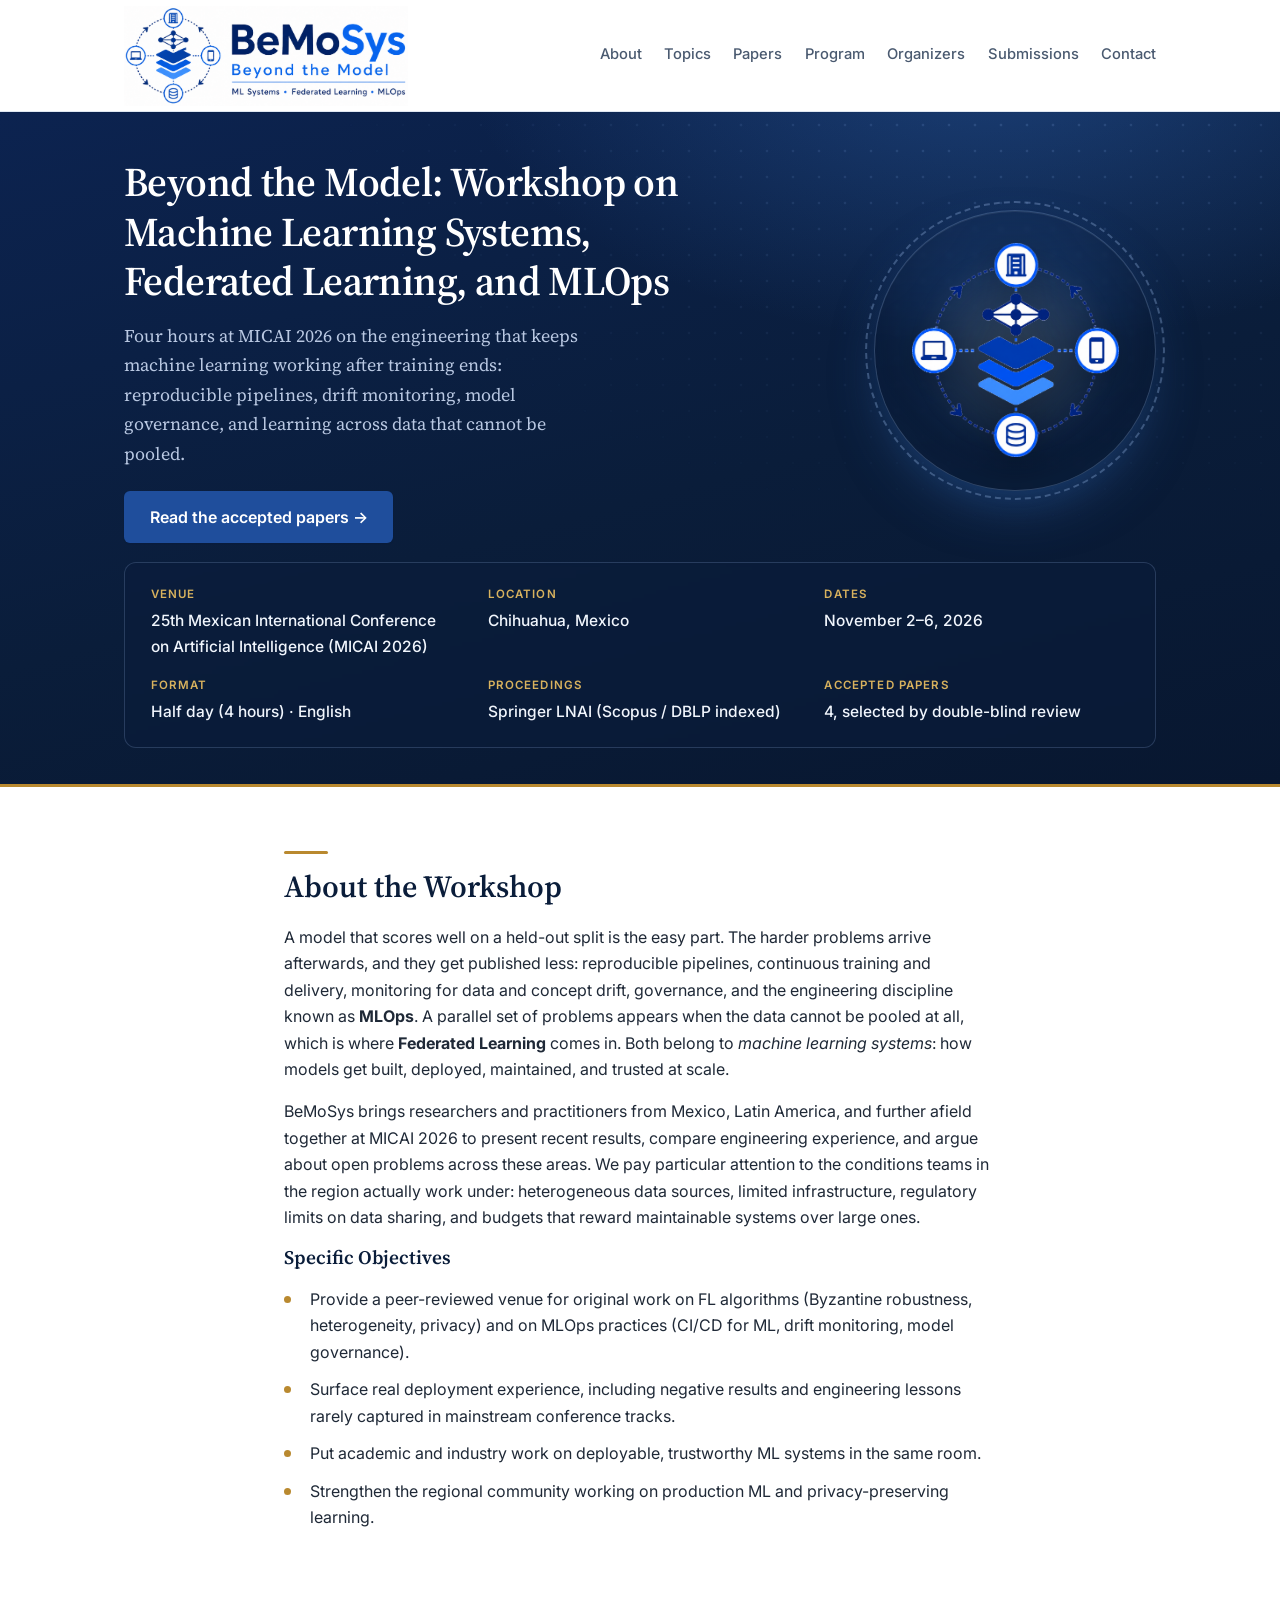
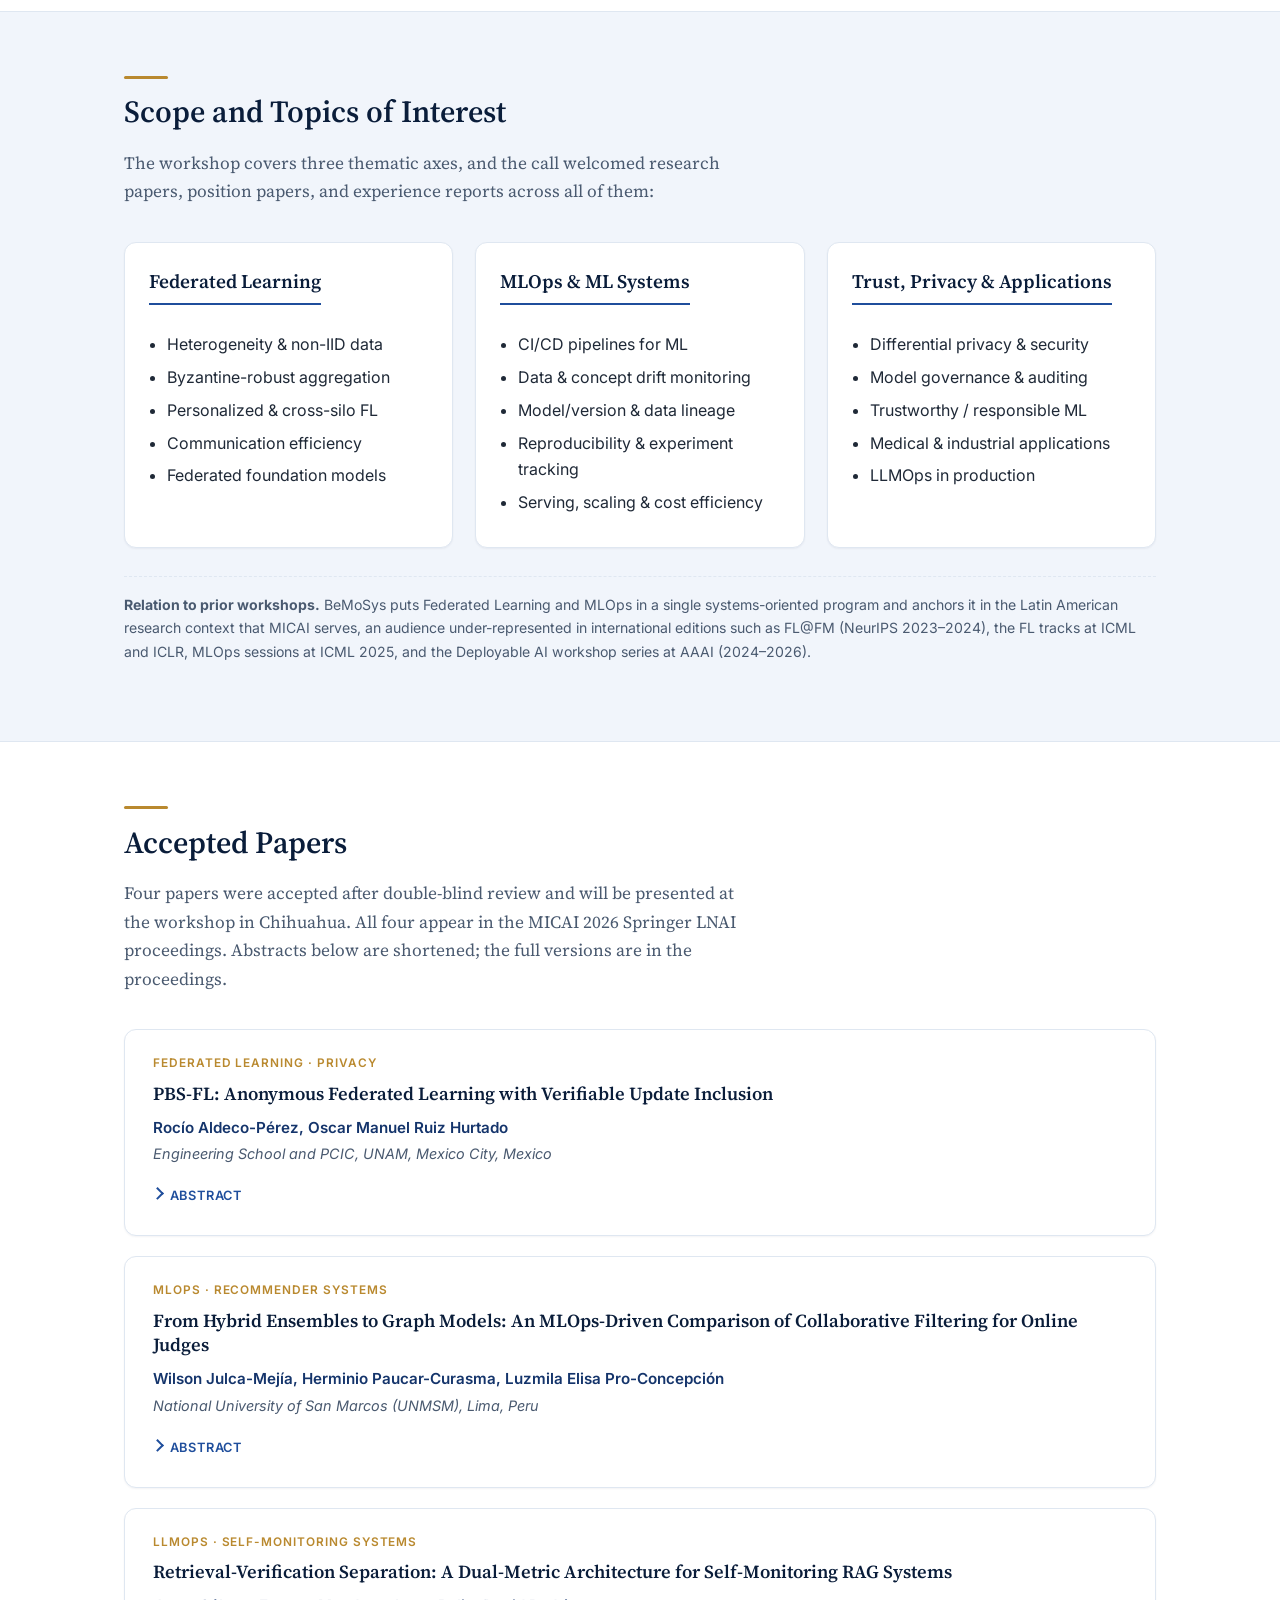
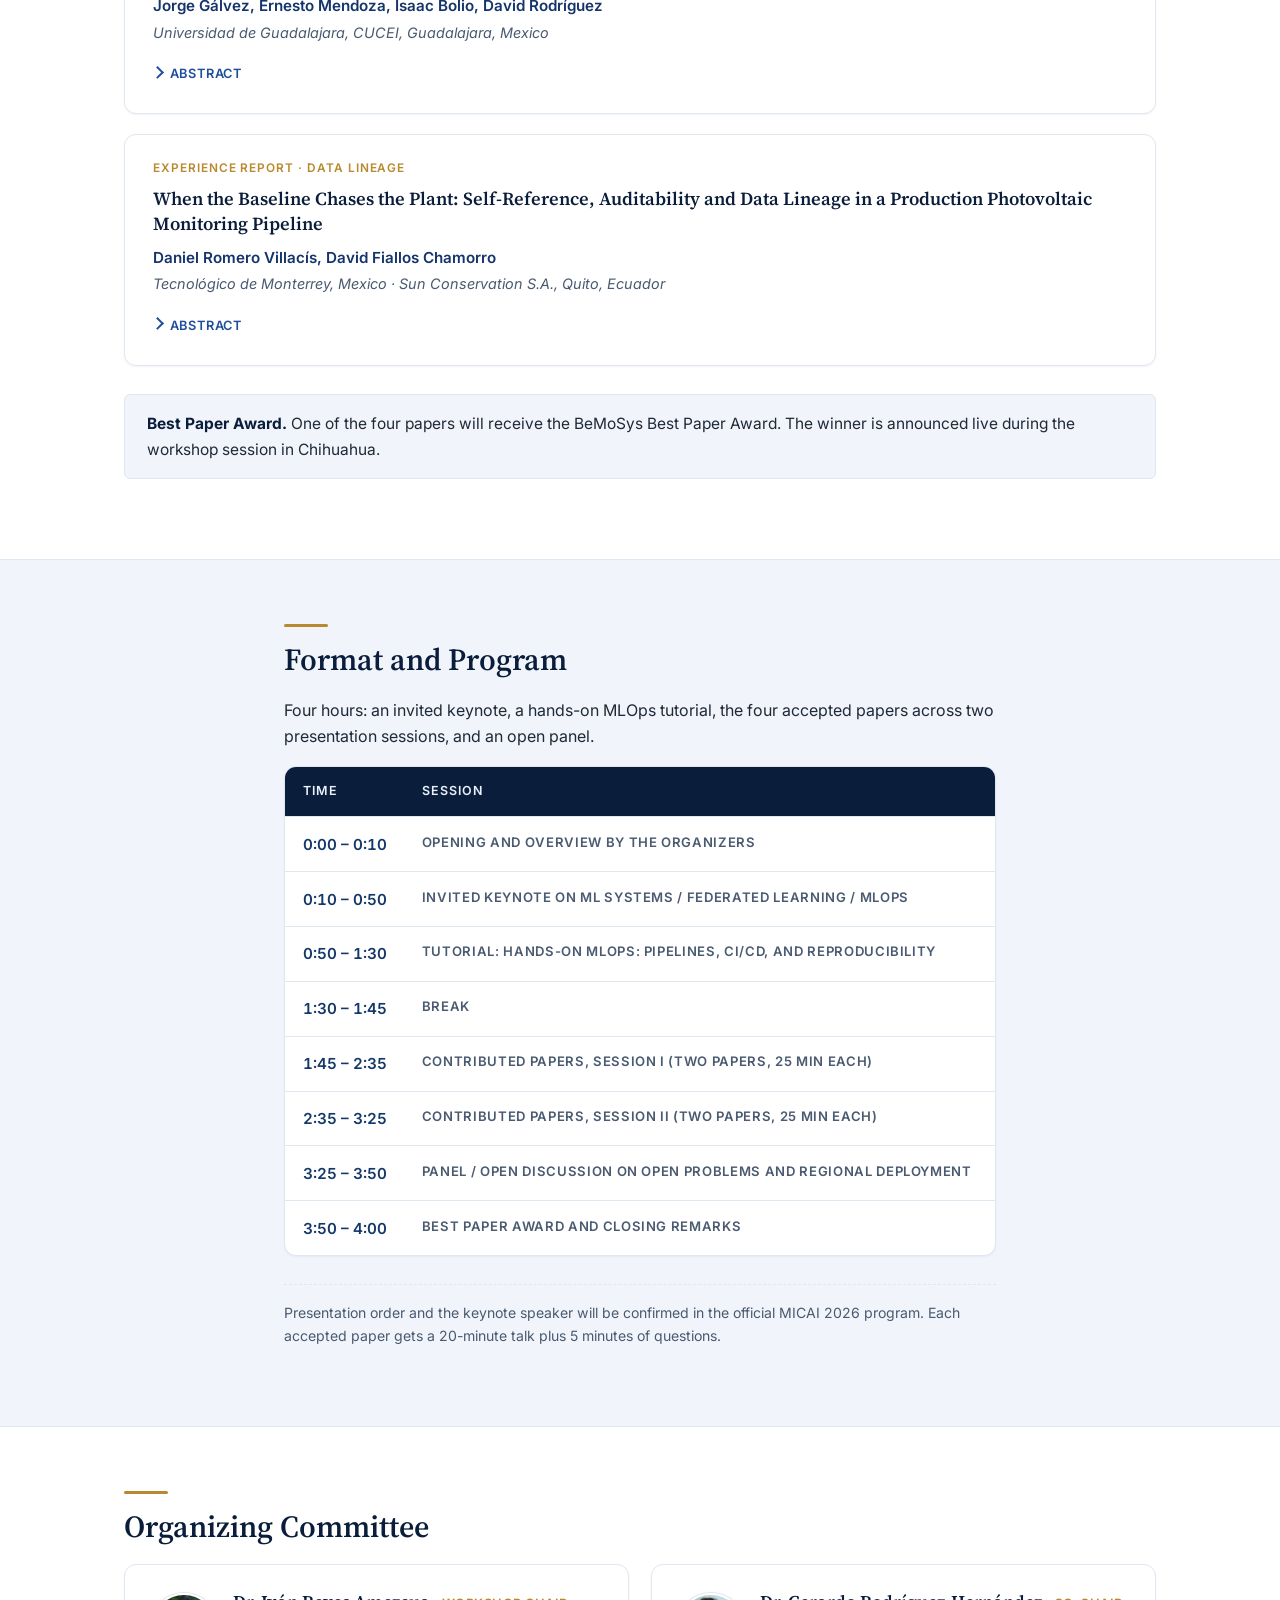
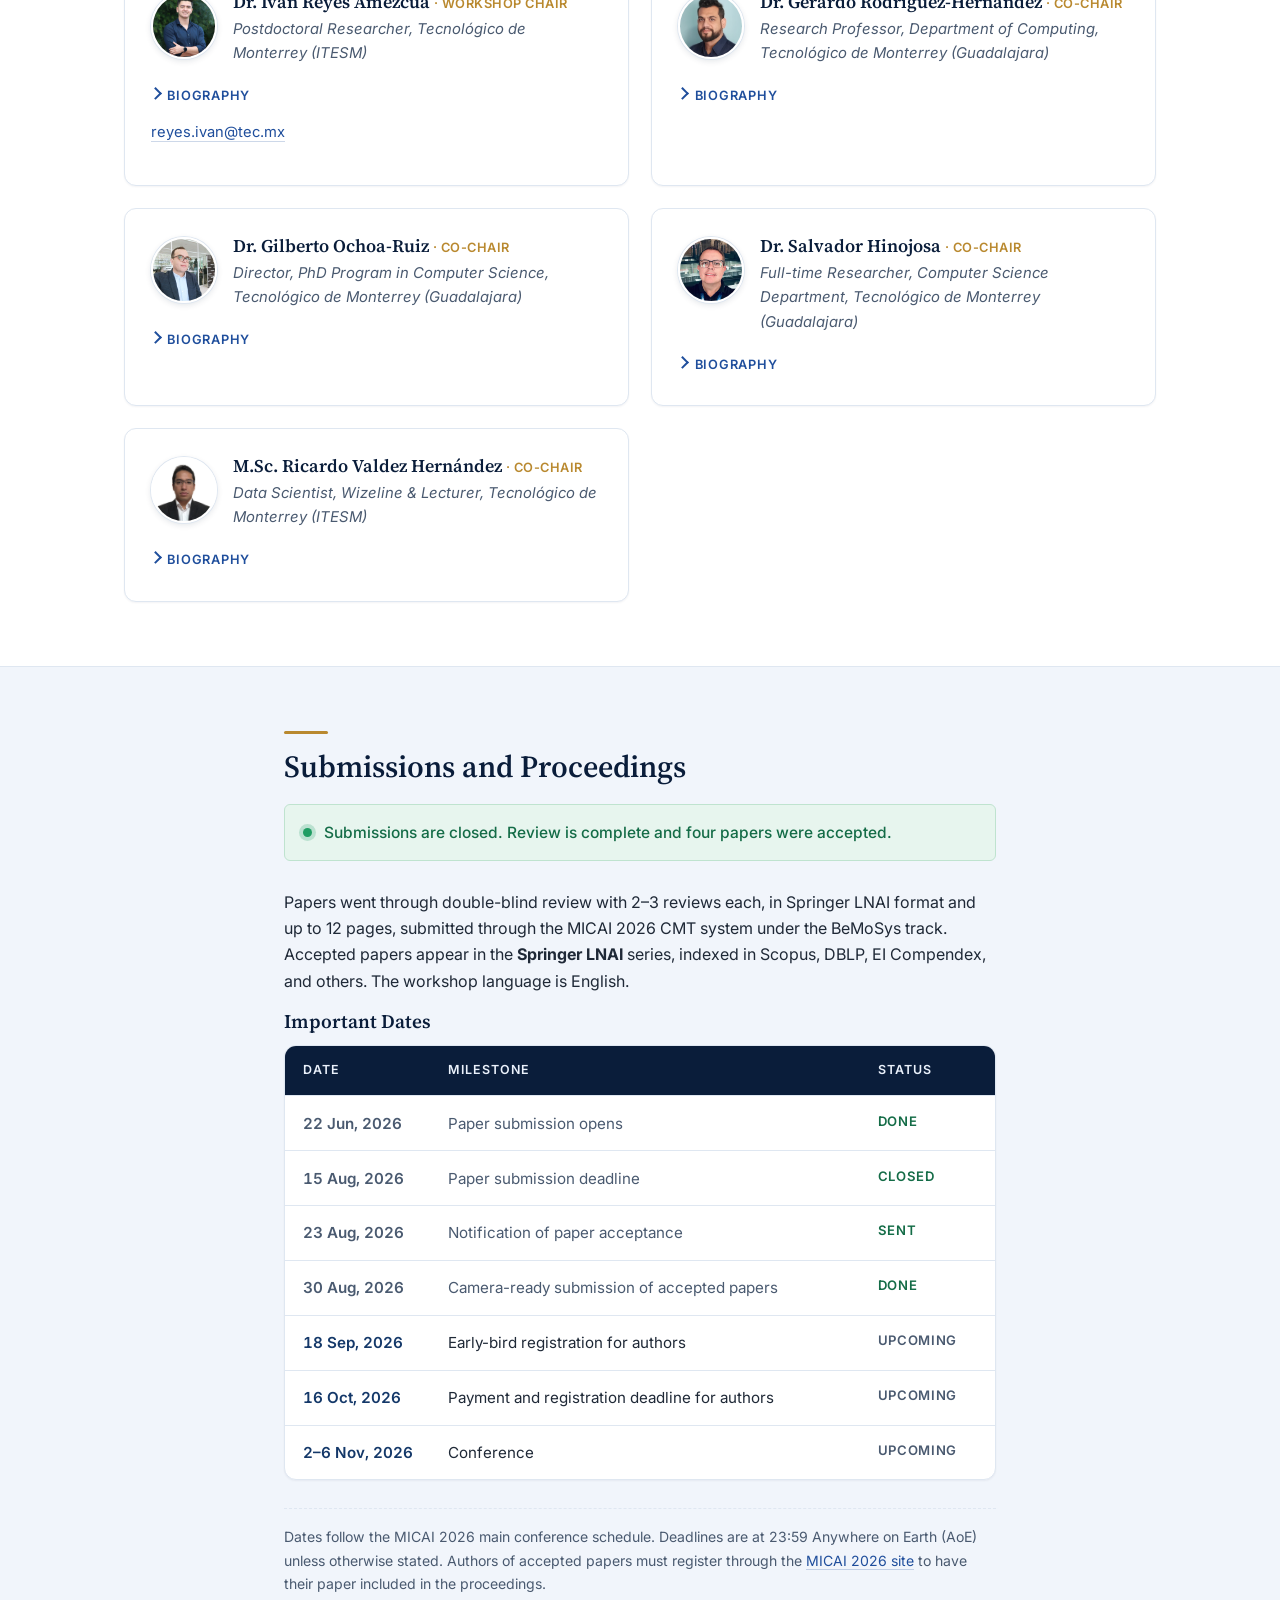
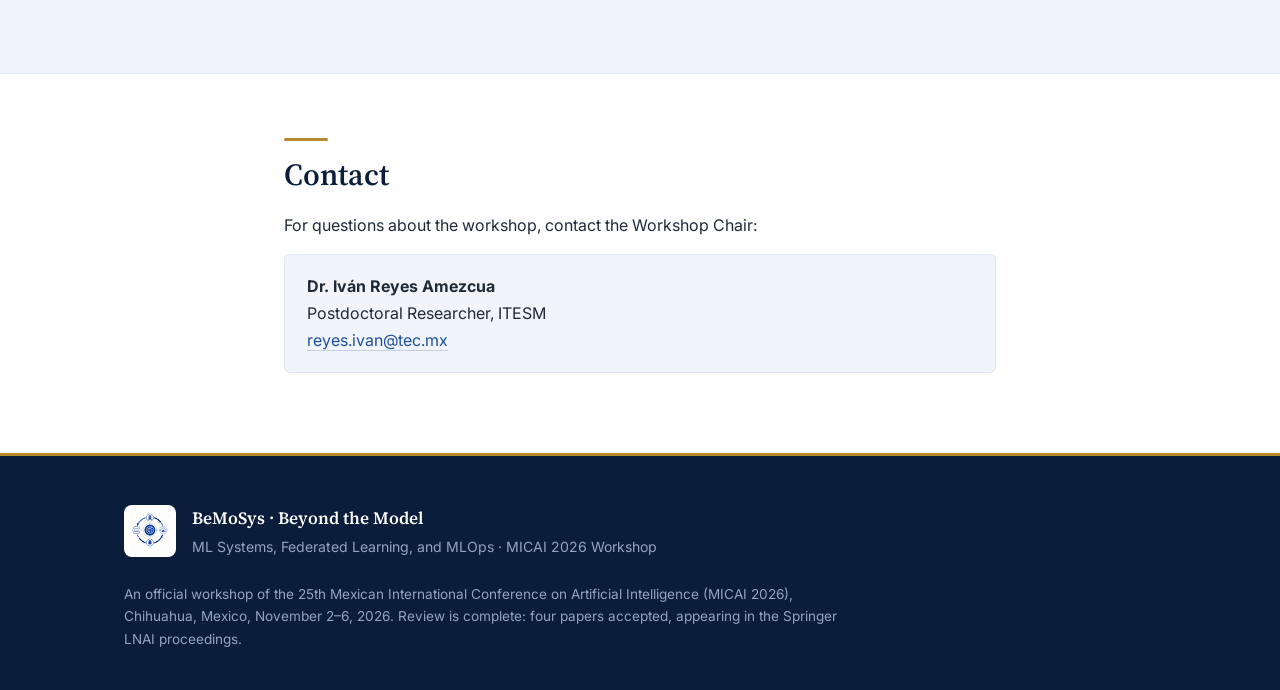
==== commit b7ca4f52: "Remove remaining brass left rule and cache-bust the stylesheet The gold left rule on the contact blo" ====
--- a/index.html
+++ b/index.html
@@ -10,7 +10,7 @@
   <link rel="preconnect" href="https://fonts.googleapis.com" />
   <link rel="preconnect" href="https://fonts.gstatic.com" crossorigin />
   <link href="https://fonts.googleapis.com/css2?family=Inter:wght@400;500;600;700&family=Source+Serif+4:ital,wght@0,400;0,600;1,400&display=swap" rel="stylesheet" />
-  <link rel="stylesheet" href="style.css" />
+  <link rel="stylesheet" href="style.css?v=3" />
 </head>
 <body>
 
--- a/style.css
+++ b/style.css
@@ -513,9 +513,9 @@
 /* Contact */
 .contact-block {
   background: var(--color-bg-alt);
-  border-left: 3px solid var(--color-brass);
+  border: 1px solid var(--color-border);
   padding: 1.1rem 1.35rem;
-  border-radius: 0 var(--radius) var(--radius) 0;
+  border-radius: var(--radius);
   line-height: 1.7;
 }
 
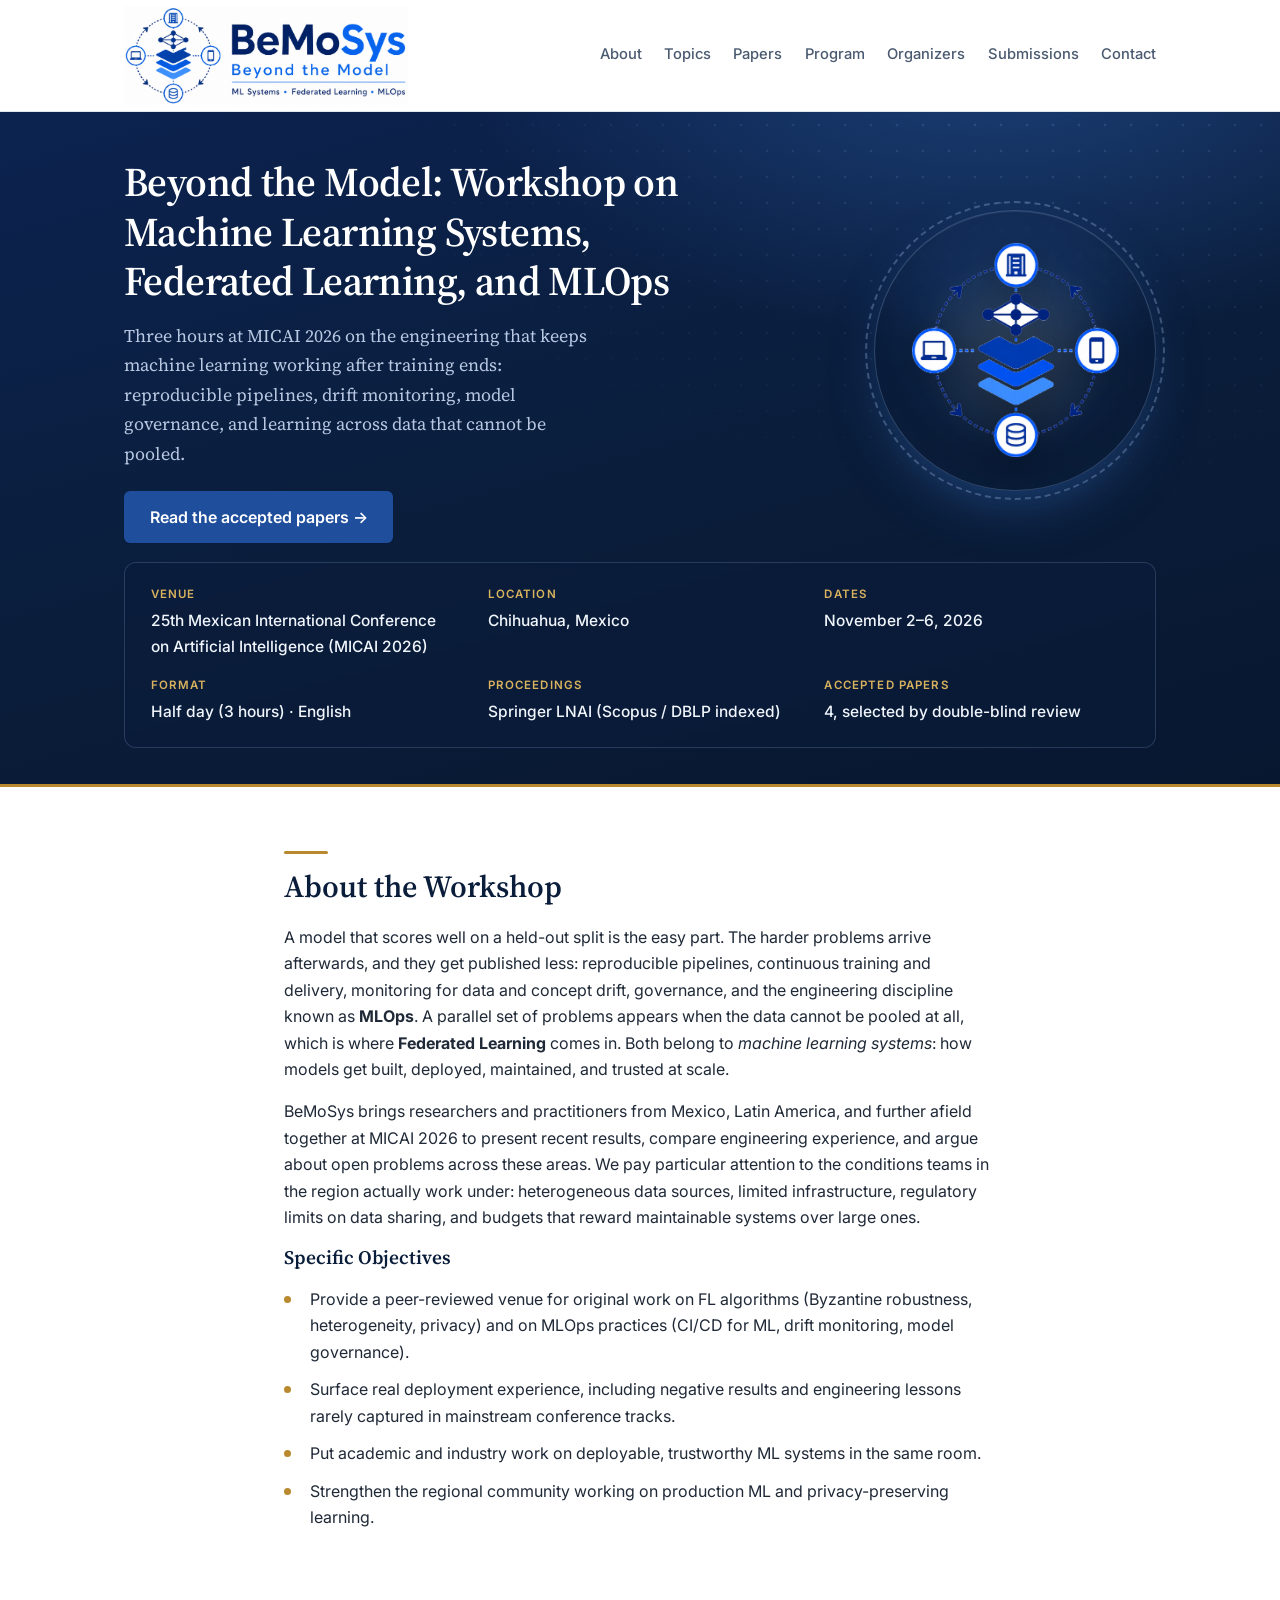
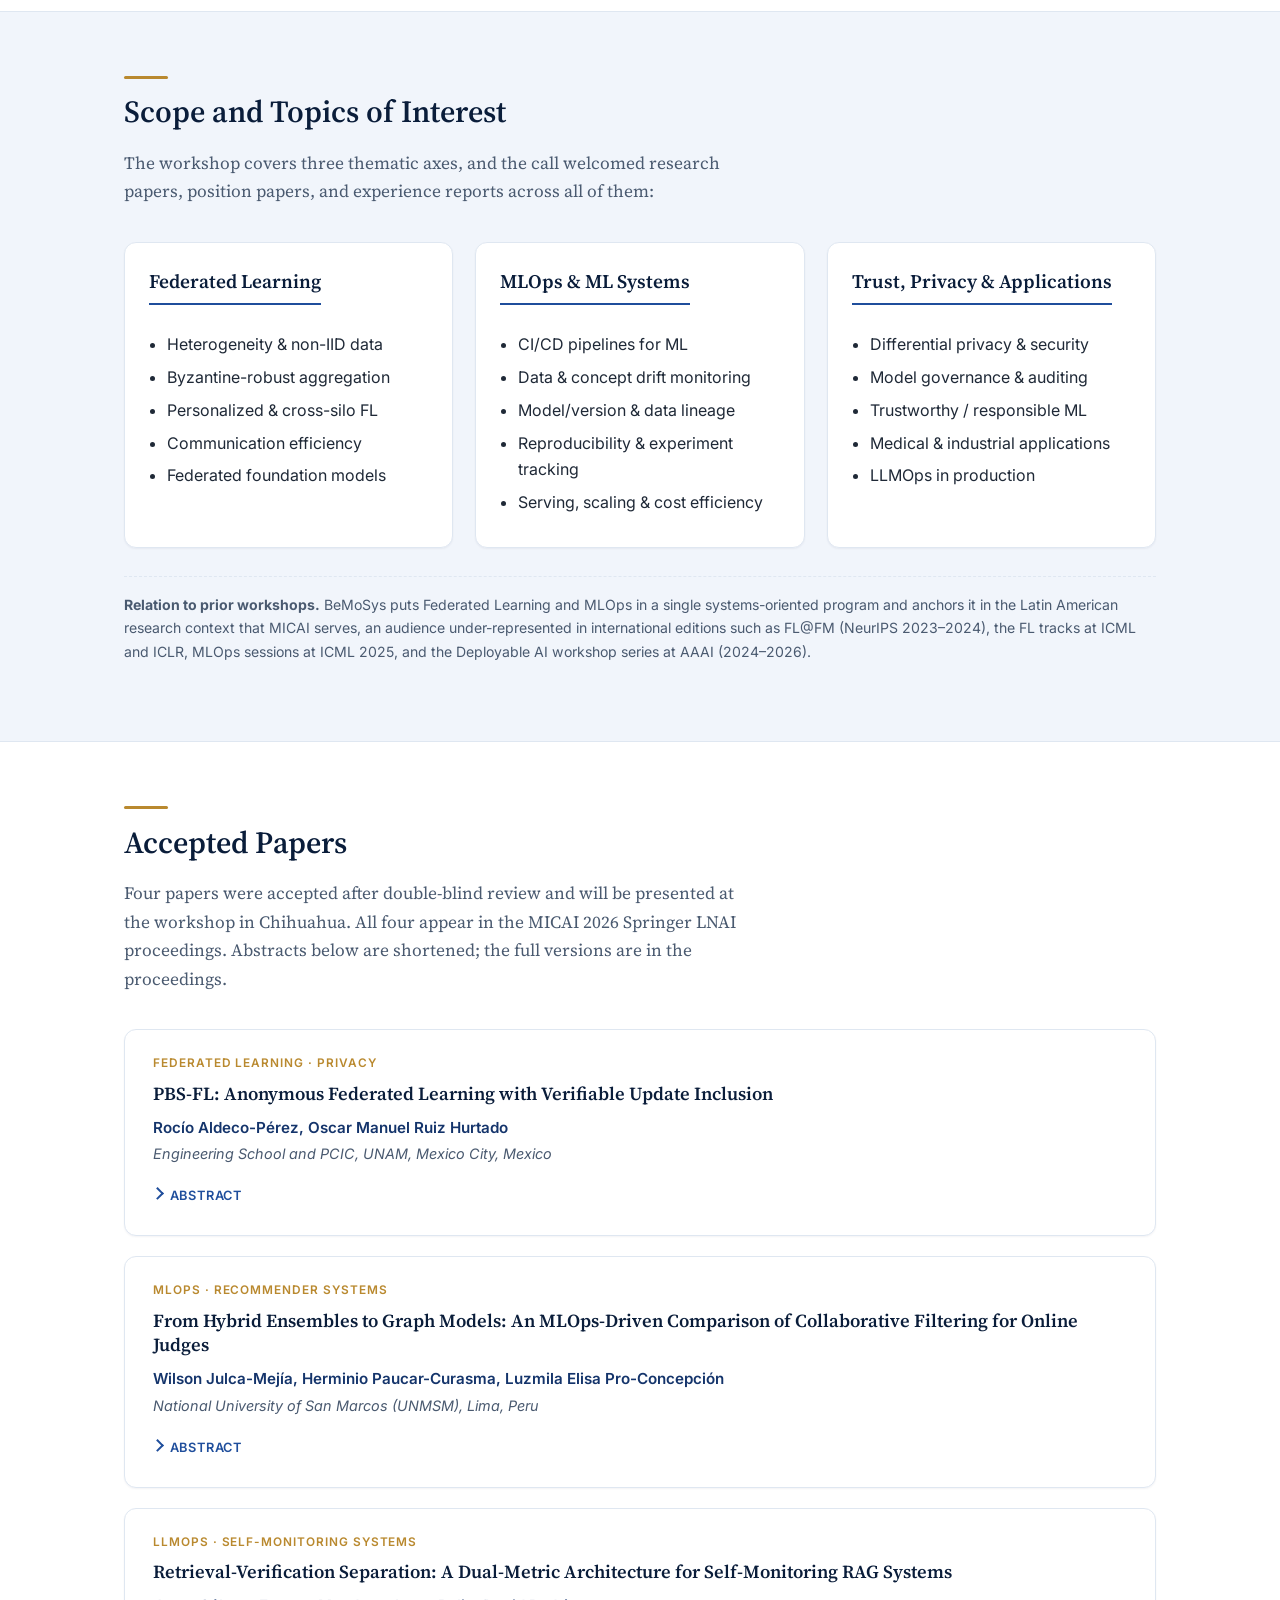
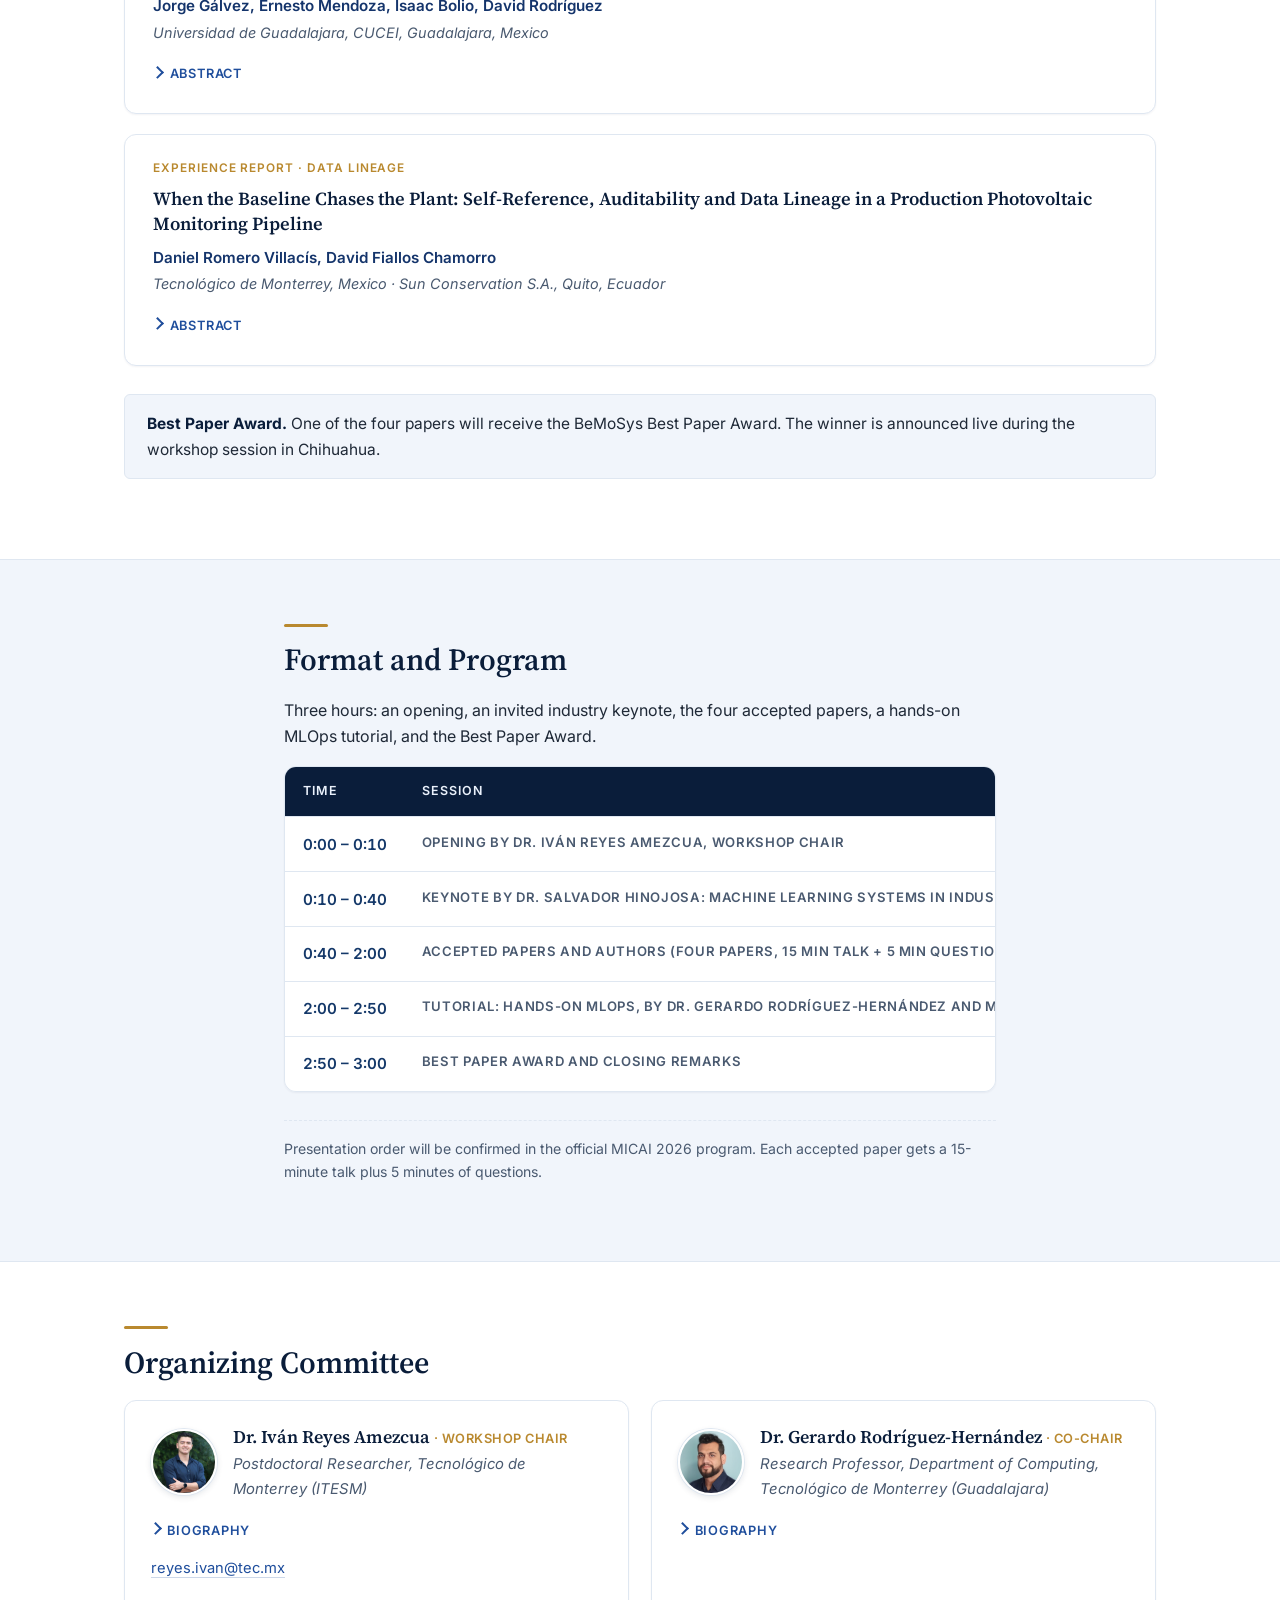
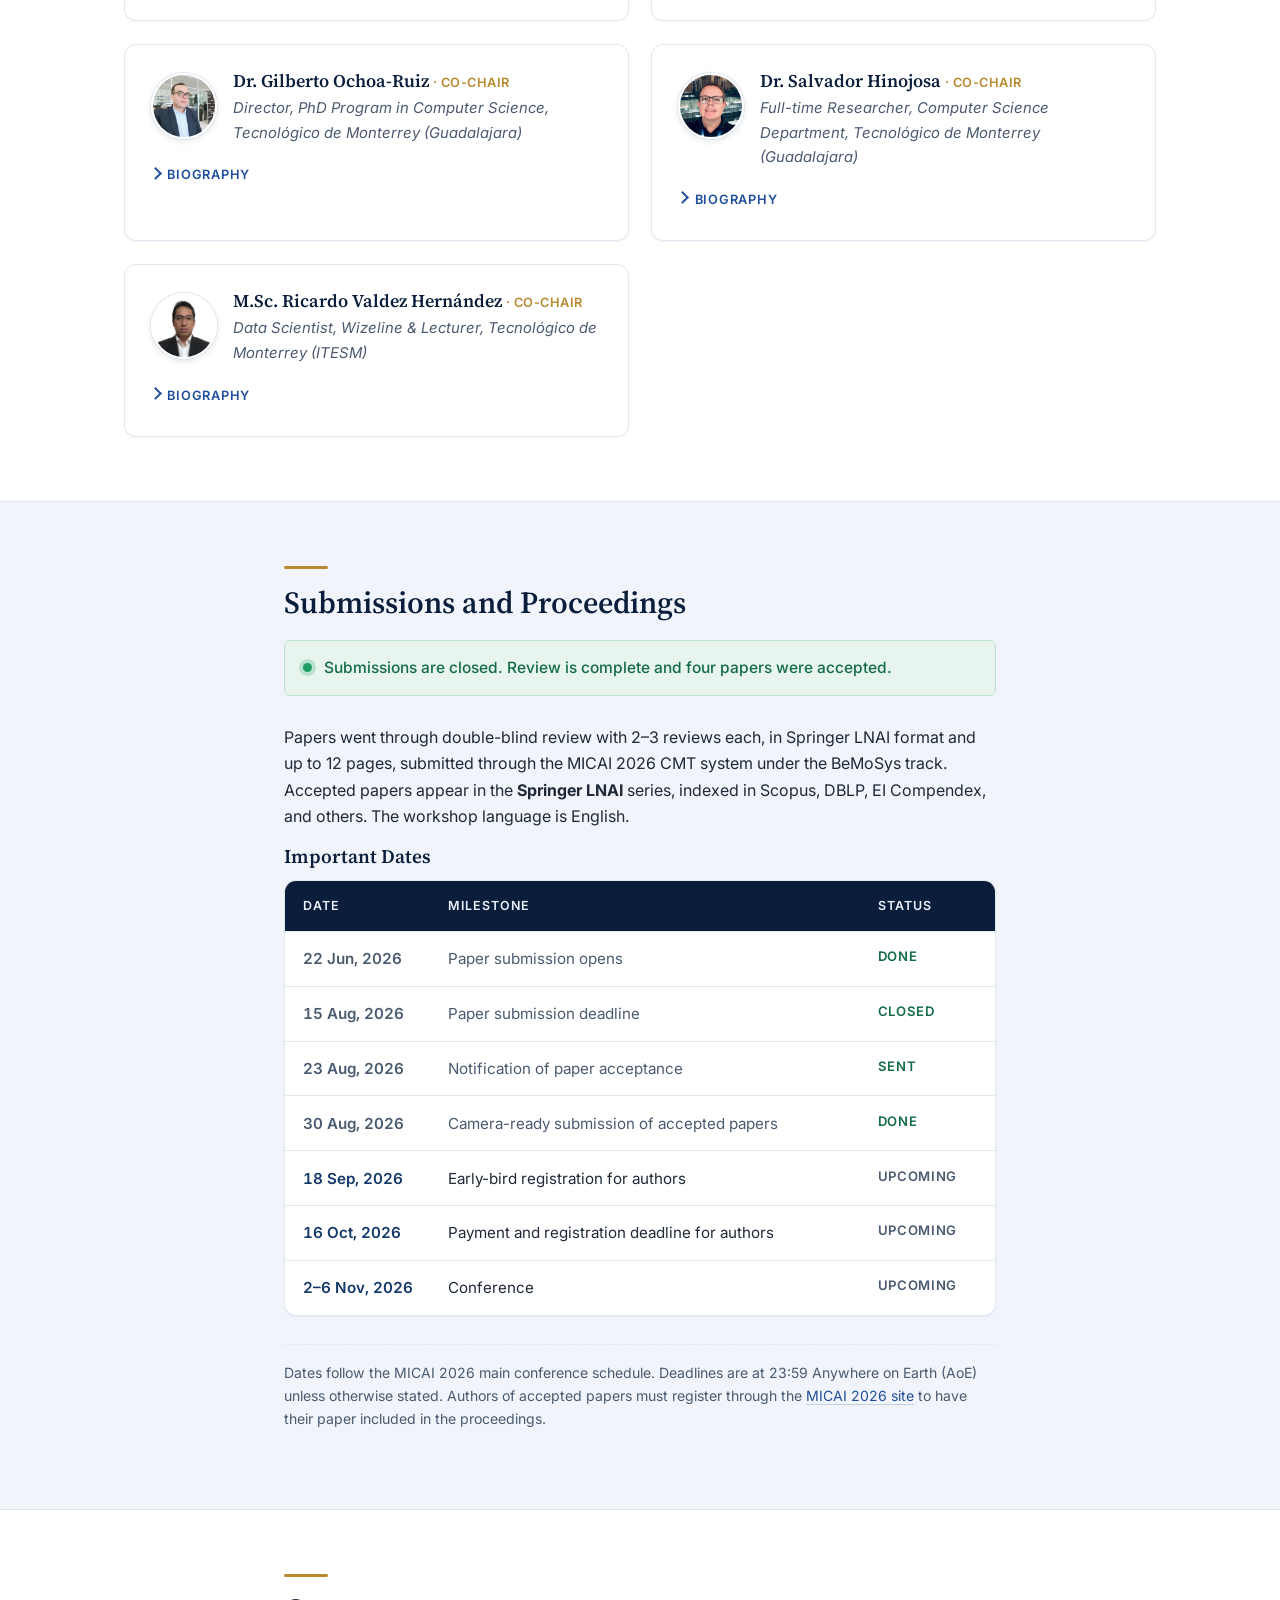
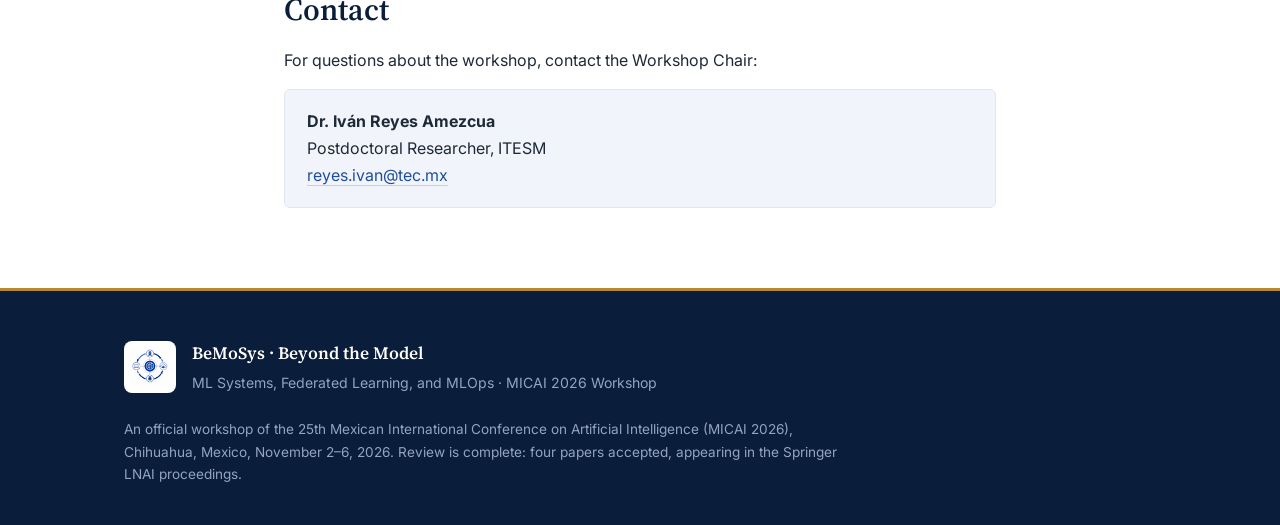
==== commit 46703ea6: "Restructure program into a 3-hour schedule Opening, industry keynote, four paper talks (15+5 min), M" ====
--- a/index.html
+++ b/index.html
@@ -39,7 +39,7 @@
           <div class="hero-copy">
             <h1>Beyond the Model: Workshop on Machine Learning Systems, Federated Learning, and MLOps</h1>
             <p class="lede">
-              Four hours at MICAI 2026 on the engineering that keeps machine learning
+              Three hours at MICAI 2026 on the engineering that keeps machine learning
               working after training ends: reproducible pipelines, drift monitoring,
               model governance, and learning across data that cannot be pooled.
             </p>
@@ -61,7 +61,7 @@
           <div><dt>Venue</dt><dd>25th Mexican International Conference on Artificial Intelligence (MICAI 2026)</dd></div>
           <div><dt>Location</dt><dd>Chihuahua, Mexico</dd></div>
           <div><dt>Dates</dt><dd>November 2–6, 2026</dd></div>
-          <div><dt>Format</dt><dd>Half day (4 hours) · English</dd></div>
+          <div><dt>Format</dt><dd>Half day (3 hours) · English</dd></div>
           <div><dt>Proceedings</dt><dd>Springer LNAI (Scopus / DBLP indexed)</dd></div>
           <div><dt>Accepted papers</dt><dd>4, selected by double-blind review</dd></div>
         </dl>
@@ -275,8 +275,8 @@
       <div class="container narrow">
         <h2 class="section-head">Format and Program</h2>
         <p>
-          Four hours: an invited keynote, a hands-on MLOps tutorial, the four accepted
-          papers across two presentation sessions, and an open panel.
+          Three hours: an opening, an invited industry keynote, the four accepted
+          papers, a hands-on MLOps tutorial, and the Best Paper Award.
         </p>
 
         <div class="schedule">
@@ -286,22 +286,18 @@
               <tr><th scope="col">Time</th><th scope="col">Session</th></tr>
             </thead>
             <tbody>
-              <tr><td>0:00 – 0:10</td><td>Opening and overview by the organizers</td></tr>
-              <tr><td>0:10 – 0:50</td><td>Invited keynote on ML systems / Federated Learning / MLOps</td></tr>
-              <tr><td>0:50 – 1:30</td><td>Tutorial: Hands-on MLOps: pipelines, CI/CD, and reproducibility</td></tr>
-              <tr><td>1:30 – 1:45</td><td>Break</td></tr>
-              <tr><td>1:45 – 2:35</td><td>Contributed papers, Session I (two papers, 25 min each)</td></tr>
-              <tr><td>2:35 – 3:25</td><td>Contributed papers, Session II (two papers, 25 min each)</td></tr>
-              <tr><td>3:25 – 3:50</td><td>Panel / open discussion on open problems and regional deployment</td></tr>
-              <tr><td>3:50 – 4:00</td><td>Best Paper Award and closing remarks</td></tr>
+              <tr><td>0:00 – 0:10</td><td>Opening by Dr. Iván Reyes Amezcua, Workshop Chair</td></tr>
+              <tr><td>0:10 – 0:40</td><td>Keynote by Dr. Salvador Hinojosa: Machine learning systems in industry</td></tr>
+              <tr><td>0:40 – 2:00</td><td>Accepted papers and authors (four papers, 15 min talk + 5 min questions each)</td></tr>
+              <tr><td>2:00 – 2:50</td><td>Tutorial: Hands-on MLOps, by Dr. Gerardo Rodríguez-Hernández and M.Sc. Ricardo Valdez Hernández</td></tr>
+              <tr><td>2:50 – 3:00</td><td>Best Paper Award and closing remarks</td></tr>
             </tbody>
           </table>
         </div>
 
         <p class="footnote">
-          Presentation order and the keynote speaker will be confirmed in the official
-          MICAI 2026 program. Each accepted paper gets a 20-minute talk plus 5 minutes
-          of questions.
+          Presentation order will be confirmed in the official MICAI 2026 program.
+          Each accepted paper gets a 15-minute talk plus 5 minutes of questions.
         </p>
       </div>
     </section>
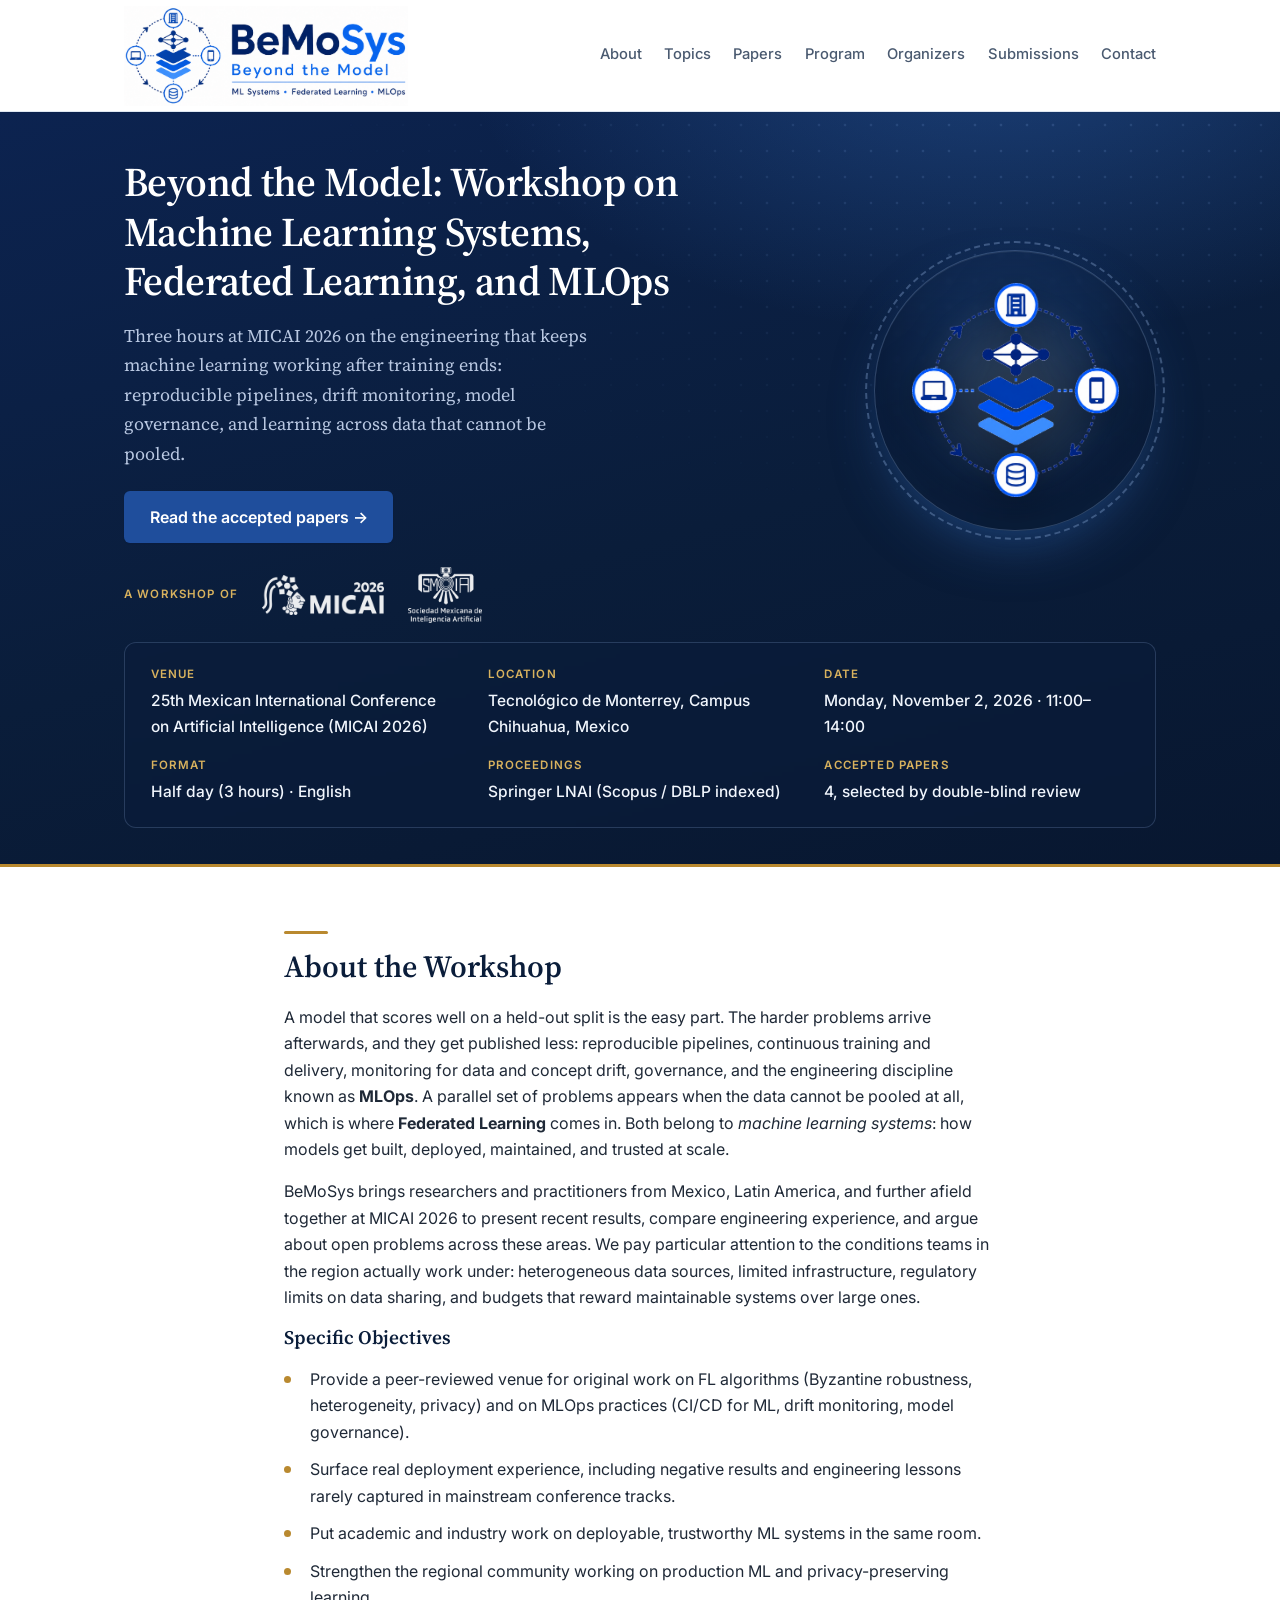
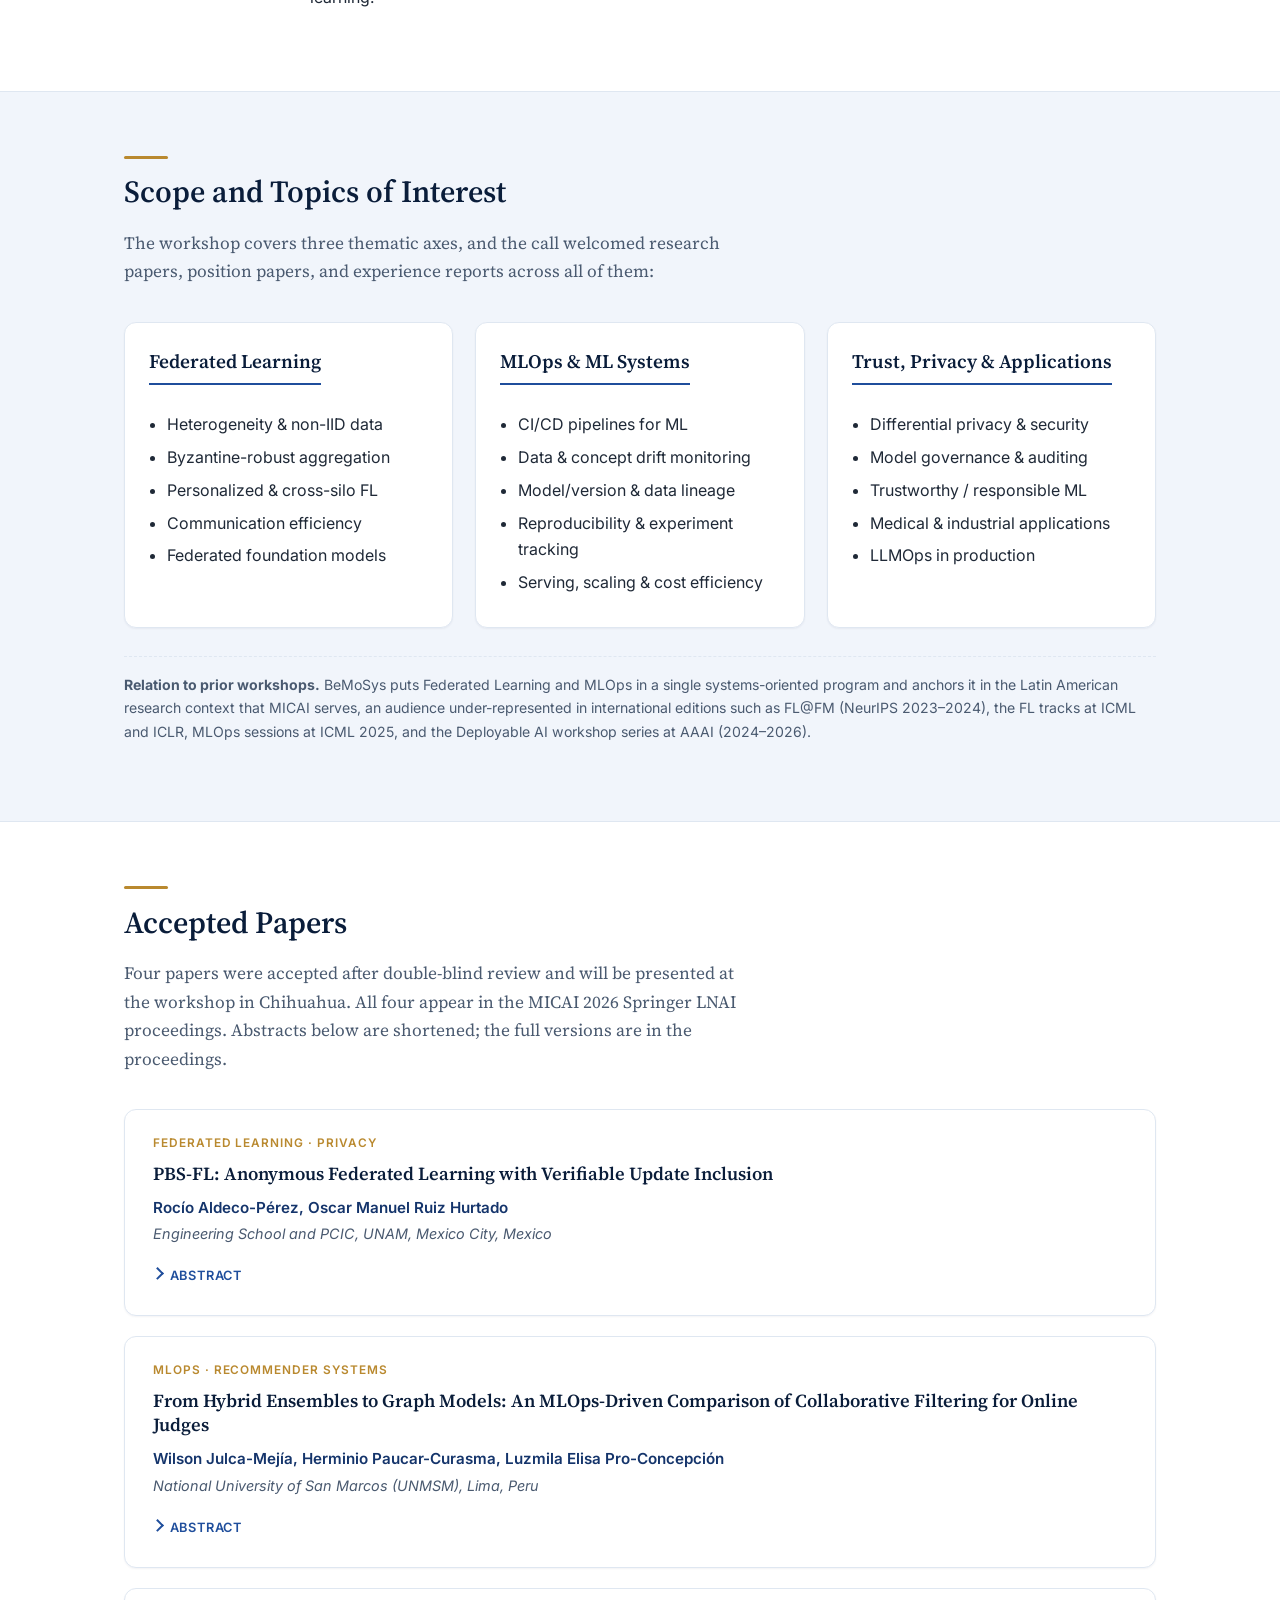
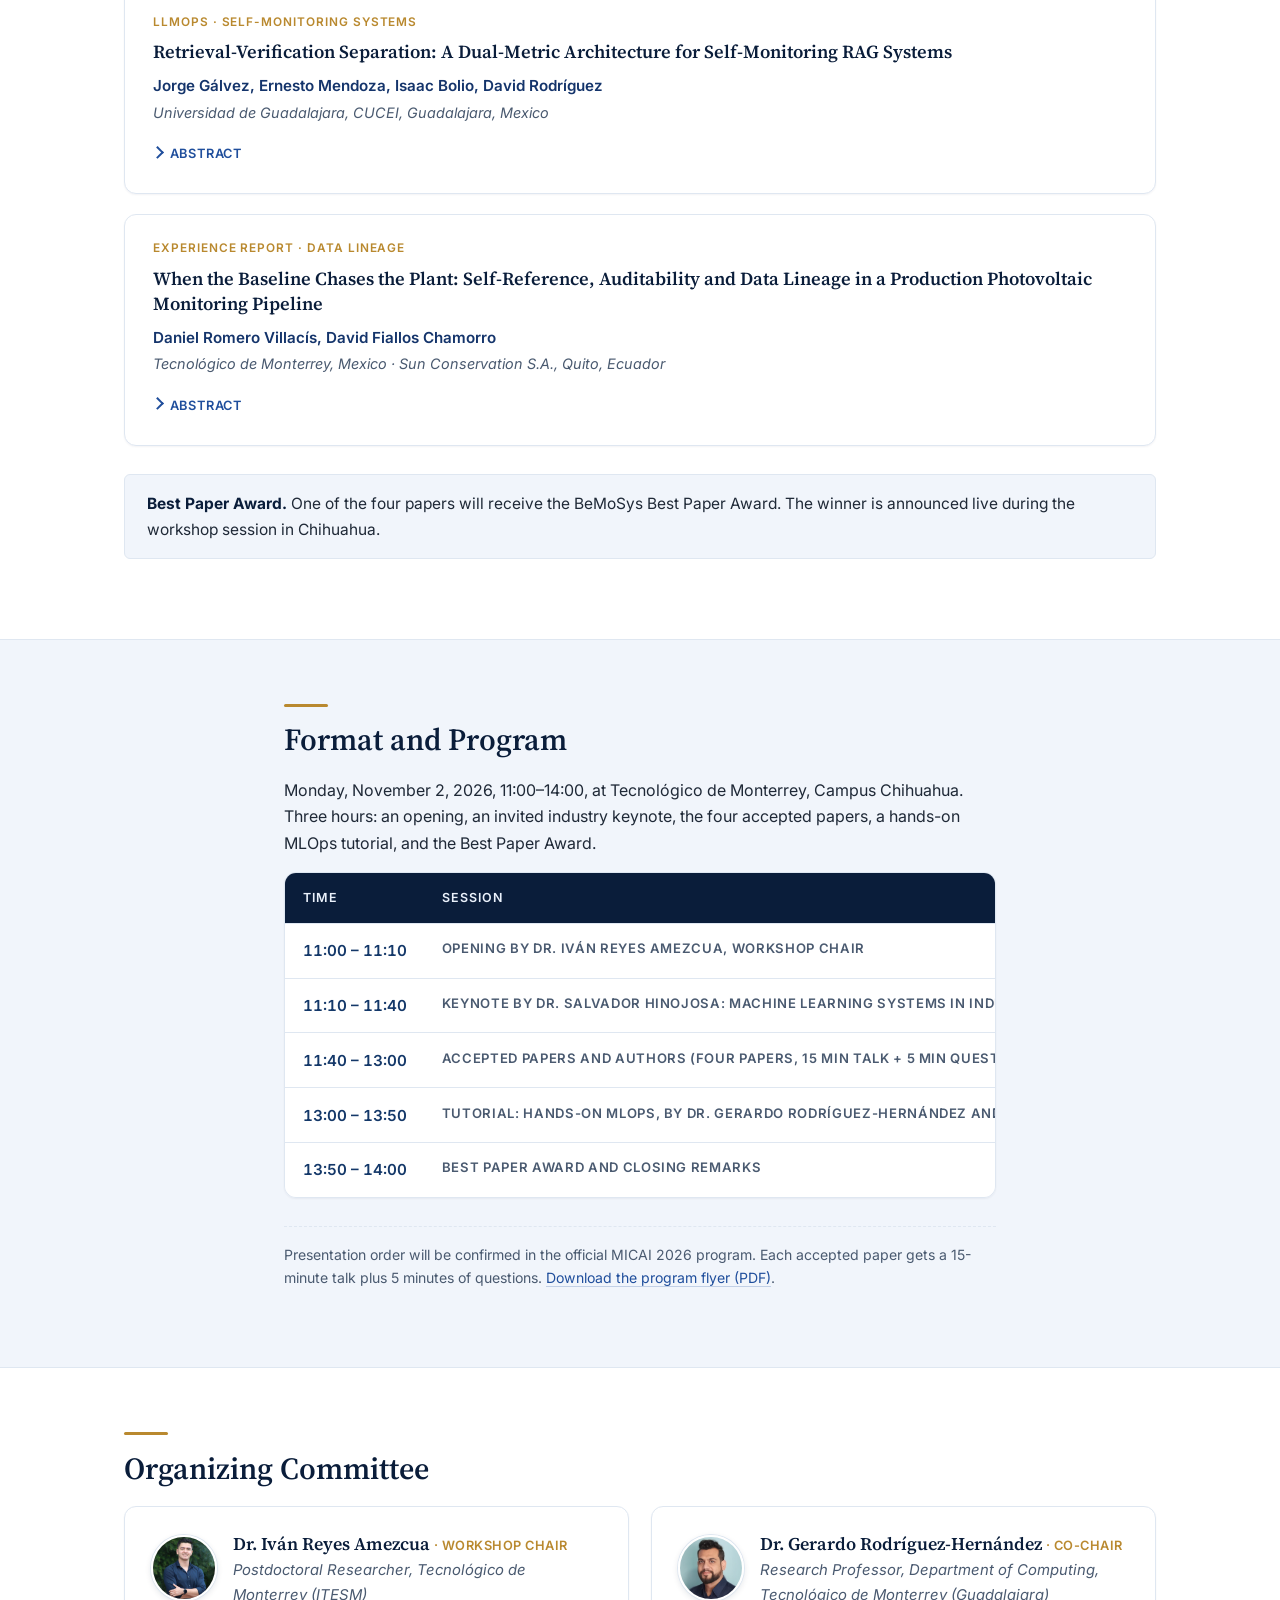
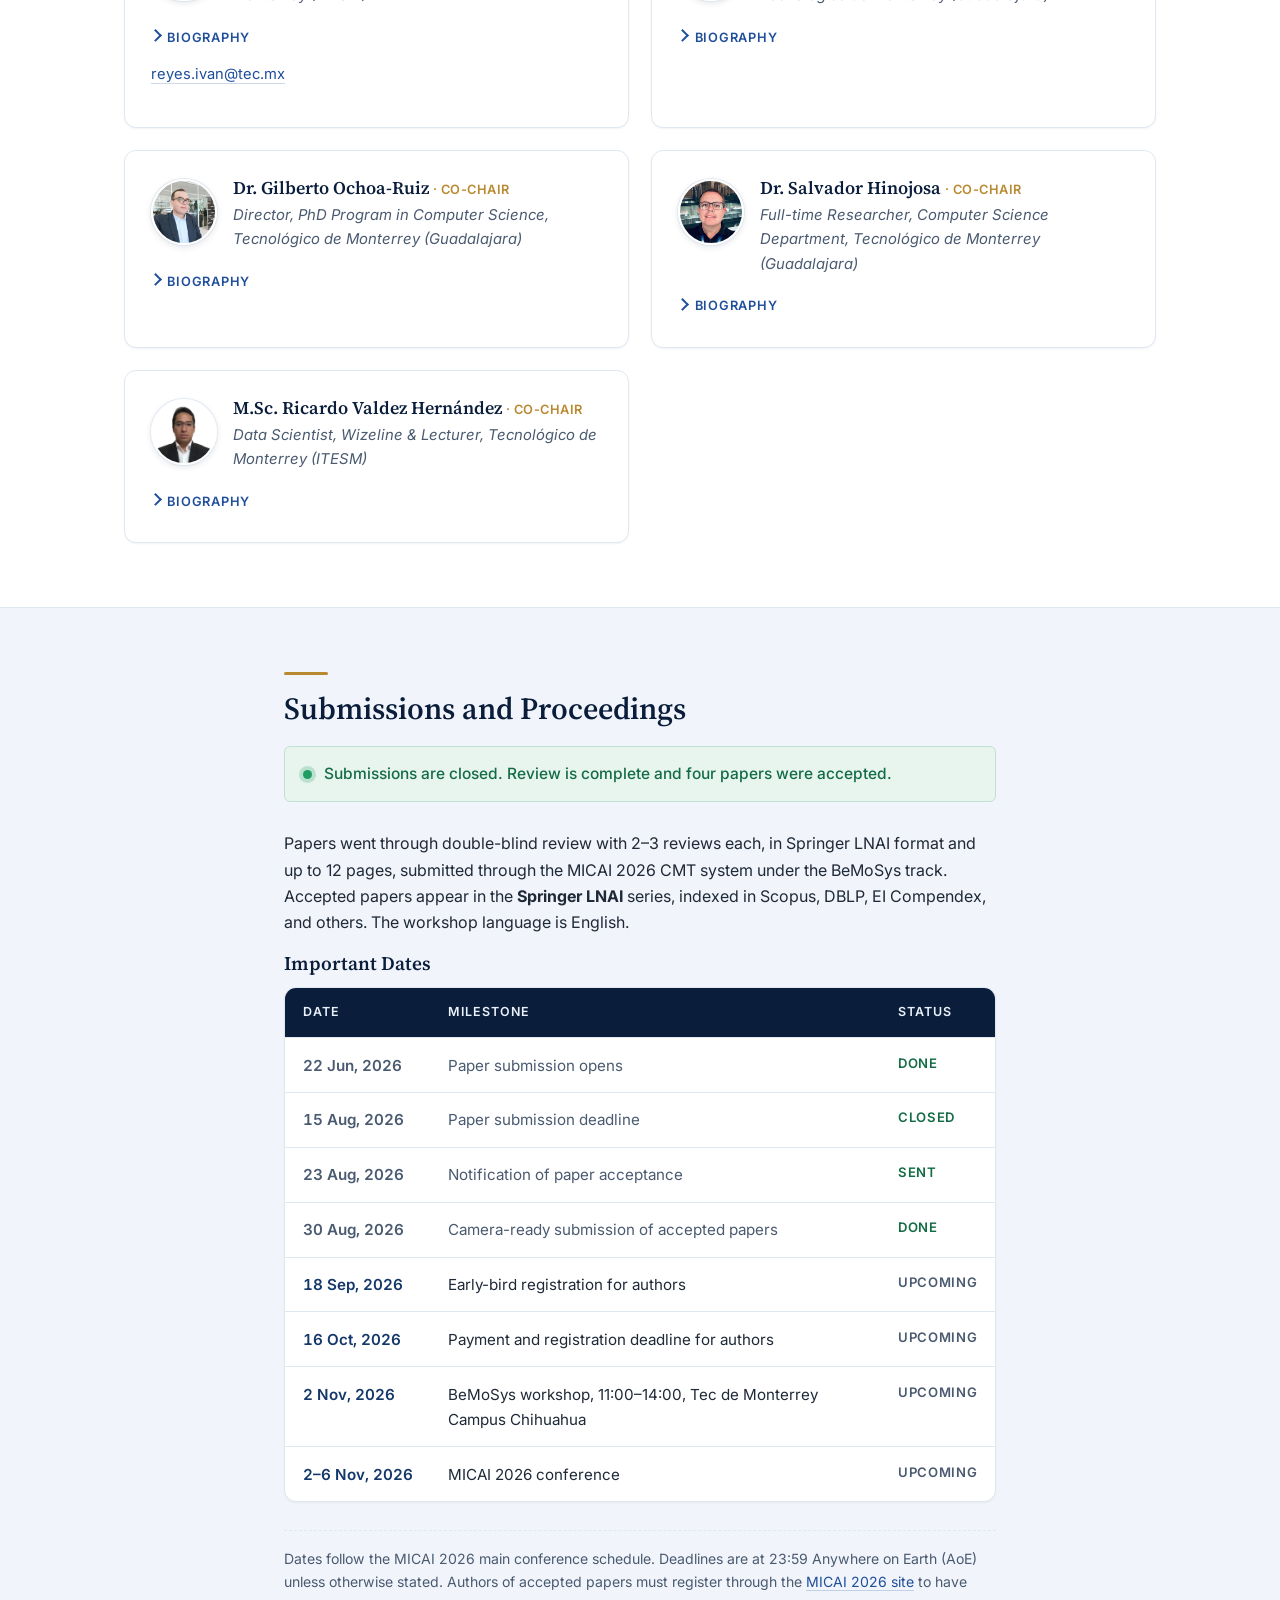
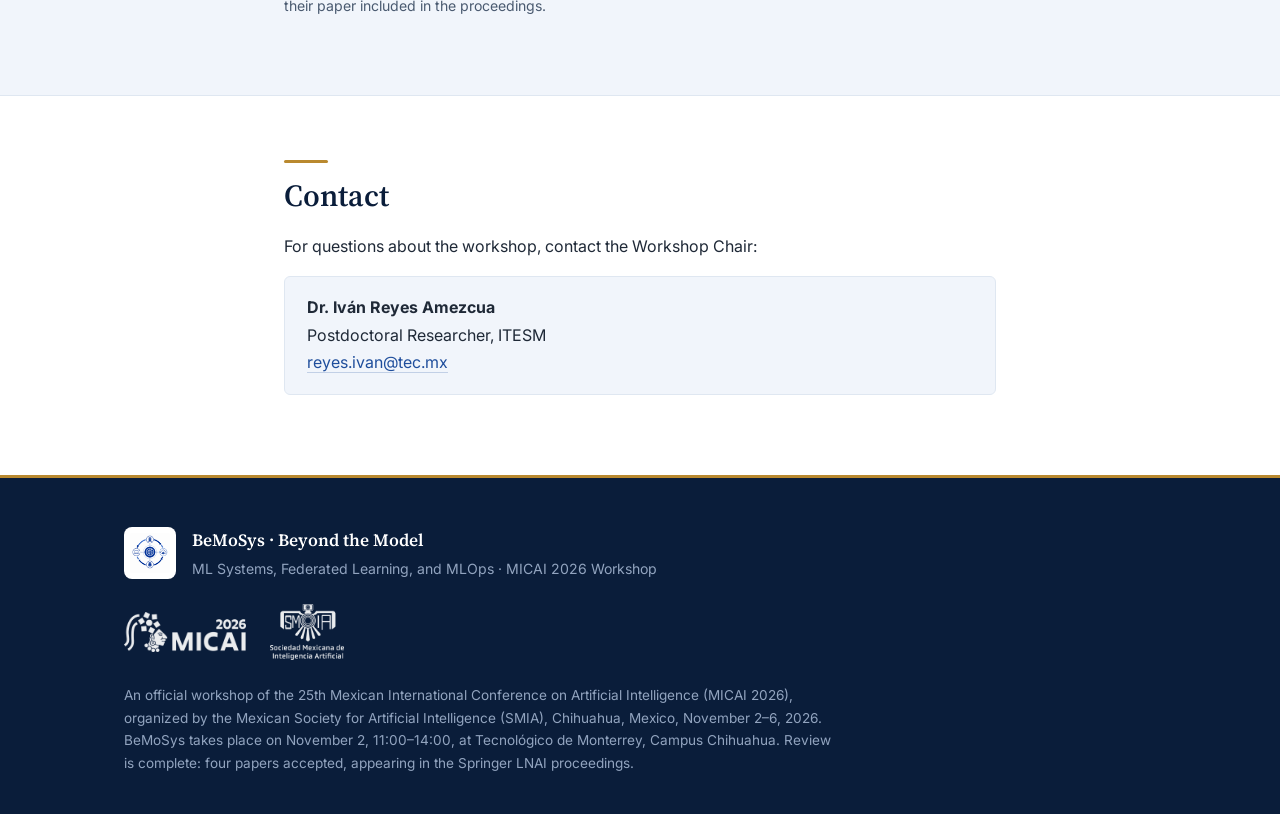
==== commit bc7d3dc4: "Add workshop date, venue, MICAI/SMIA logos, and program flyer The workshop runs Monday 2 Nov 2026, 1" ====
--- a/index.html
+++ b/index.html
@@ -4,13 +4,13 @@
   <meta charset="UTF-8" />
   <meta name="viewport" content="width=device-width, initial-scale=1.0" />
   <title>BeMoSys · Beyond the Model: ML Systems, Federated Learning, and MLOps · MICAI 2026</title>
-  <meta name="description" content="BeMoSys is a half-day workshop at MICAI 2026 (Chihuahua, Mexico) on Machine Learning Systems, Federated Learning, and MLOps. Review is complete: four papers accepted, appearing in the Springer LNAI proceedings." />
+  <meta name="description" content="BeMoSys is a half-day workshop at MICAI 2026, on November 2, 2026, 11:00–14:00 at Tecnológico de Monterrey, Campus Chihuahua (Mexico), on Machine Learning Systems, Federated Learning, and MLOps. Review is complete: four papers accepted, appearing in the Springer LNAI proceedings." />
   <link rel="icon" type="image/png" href="images/icon_logo_square.png" />
   <link rel="apple-touch-icon" href="images/icon_logo_square.png" />
   <link rel="preconnect" href="https://fonts.googleapis.com" />
   <link rel="preconnect" href="https://fonts.gstatic.com" crossorigin />
   <link href="https://fonts.googleapis.com/css2?family=Inter:wght@400;500;600;700&family=Source+Serif+4:ital,wght@0,400;0,600;1,400&display=swap" rel="stylesheet" />
-  <link rel="stylesheet" href="style.css?v=3" />
+  <link rel="stylesheet" href="style.css?v=4" />
 </head>
 <body>
 
@@ -46,6 +46,11 @@
             <p class="hero-cta">
               <a class="submit-button" href="#papers">Read the accepted papers &rarr;</a>
             </p>
+            <div class="hero-partners">
+              <span class="hero-partners-label">A workshop of</span>
+              <a href="https://micai.org/2026/" target="_blank" rel="noopener"><img src="images/micai2026_logo_white.png" alt="MICAI 2026" class="partner-logo partner-micai" /></a>
+              <a href="https://www.smia.mx/" target="_blank" rel="noopener"><img src="images/smia_logo_white.png" alt="Sociedad Mexicana de Inteligencia Artificial (SMIA)" class="partner-logo partner-smia" /></a>
+            </div>
           </div>
 
           <div class="hero-visual" aria-hidden="true">
@@ -59,8 +64,8 @@
 
         <dl class="facts">
           <div><dt>Venue</dt><dd>25th Mexican International Conference on Artificial Intelligence (MICAI 2026)</dd></div>
-          <div><dt>Location</dt><dd>Chihuahua, Mexico</dd></div>
-          <div><dt>Dates</dt><dd>November 2–6, 2026</dd></div>
+          <div><dt>Location</dt><dd>Tecnológico de Monterrey, Campus Chihuahua, Mexico</dd></div>
+          <div><dt>Date</dt><dd>Monday, November 2, 2026 · 11:00–14:00</dd></div>
           <div><dt>Format</dt><dd>Half day (3 hours) · English</dd></div>
           <div><dt>Proceedings</dt><dd>Springer LNAI (Scopus / DBLP indexed)</dd></div>
           <div><dt>Accepted papers</dt><dd>4, selected by double-blind review</dd></div>
@@ -275,7 +280,8 @@
       <div class="container narrow">
         <h2 class="section-head">Format and Program</h2>
         <p>
-          Three hours: an opening, an invited industry keynote, the four accepted
+          Monday, November 2, 2026, 11:00–14:00, at Tecnológico de Monterrey,
+          Campus Chihuahua. Three hours: an opening, an invited industry keynote, the four accepted
           papers, a hands-on MLOps tutorial, and the Best Paper Award.
         </p>
 
@@ -286,11 +292,11 @@
               <tr><th scope="col">Time</th><th scope="col">Session</th></tr>
             </thead>
             <tbody>
-              <tr><td>0:00 – 0:10</td><td>Opening by Dr. Iván Reyes Amezcua, Workshop Chair</td></tr>
-              <tr><td>0:10 – 0:40</td><td>Keynote by Dr. Salvador Hinojosa: Machine learning systems in industry</td></tr>
-              <tr><td>0:40 – 2:00</td><td>Accepted papers and authors (four papers, 15 min talk + 5 min questions each)</td></tr>
-              <tr><td>2:00 – 2:50</td><td>Tutorial: Hands-on MLOps, by Dr. Gerardo Rodríguez-Hernández and M.Sc. Ricardo Valdez Hernández</td></tr>
-              <tr><td>2:50 – 3:00</td><td>Best Paper Award and closing remarks</td></tr>
+              <tr><td>11:00 – 11:10</td><td>Opening by Dr. Iván Reyes Amezcua, Workshop Chair</td></tr>
+              <tr><td>11:10 – 11:40</td><td>Keynote by Dr. Salvador Hinojosa: Machine learning systems in industry</td></tr>
+              <tr><td>11:40 – 13:00</td><td>Accepted papers and authors (four papers, 15 min talk + 5 min questions each)</td></tr>
+              <tr><td>13:00 – 13:50</td><td>Tutorial: Hands-on MLOps, by Dr. Gerardo Rodríguez-Hernández and M.Sc. Ricardo Valdez Hernández</td></tr>
+              <tr><td>13:50 – 14:00</td><td>Best Paper Award and closing remarks</td></tr>
             </tbody>
           </table>
         </div>
@@ -298,6 +304,7 @@
         <p class="footnote">
           Presentation order will be confirmed in the official MICAI 2026 program.
           Each accepted paper gets a 15-minute talk plus 5 minutes of questions.
+          <a href="flyer/BeMoSys_2026_Program.pdf" target="_blank" rel="noopener">Download the program flyer (PDF)</a>.
         </p>
       </div>
     </section>
@@ -432,7 +439,8 @@
               <tr class="is-done"><td>30 Aug, 2026</td><td>Camera-ready submission of accepted papers</td><td>Done</td></tr>
               <tr><td>18 Sep, 2026</td><td>Early-bird registration for authors</td><td>Upcoming</td></tr>
               <tr><td>16 Oct, 2026</td><td>Payment and registration deadline for authors</td><td>Upcoming</td></tr>
-              <tr><td>2–6 Nov, 2026</td><td>Conference</td><td>Upcoming</td></tr>
+              <tr><td>2 Nov, 2026</td><td>BeMoSys workshop, 11:00–14:00, Tec de Monterrey Campus Chihuahua</td><td>Upcoming</td></tr>
+              <tr><td>2–6 Nov, 2026</td><td>MICAI 2026 conference</td><td>Upcoming</td></tr>
             </tbody>
           </table>
         </div>
@@ -471,9 +479,15 @@
           <p class="footer-sub">ML Systems, Federated Learning, and MLOps · MICAI 2026 Workshop</p>
         </div>
       </div>
+      <div class="footer-partners">
+        <a href="https://micai.org/2026/" target="_blank" rel="noopener"><img src="images/micai2026_logo_white.png" alt="MICAI 2026" class="partner-logo partner-micai" /></a>
+        <a href="https://www.smia.mx/" target="_blank" rel="noopener"><img src="images/smia_logo_white.png" alt="Sociedad Mexicana de Inteligencia Artificial (SMIA)" class="partner-logo partner-smia" /></a>
+      </div>
       <p class="footer-meta">
         An official workshop of the 25th Mexican International Conference on Artificial
-        Intelligence (MICAI 2026), Chihuahua, Mexico, November 2–6, 2026.
+        Intelligence (MICAI 2026), organized by the Mexican Society for Artificial Intelligence
+        (SMIA), Chihuahua, Mexico, November 2–6, 2026. BeMoSys takes place on November 2,
+        11:00–14:00, at Tecnológico de Monterrey, Campus Chihuahua.
         Review is complete: four papers accepted, appearing in the Springer LNAI proceedings.
       </p>
     </div>
--- a/style.css
+++ b/style.css
@@ -709,3 +709,26 @@
   .topic-card:hover, .organizer-card:hover, .paper-card:hover { transform: none; }
   .hero-medallion, .ring-dashed { animation: none; }
 }
+
+/* MICAI / SMIA partner logos */
+.hero-partners,
+.footer-partners {
+  display: flex;
+  align-items: center;
+  flex-wrap: wrap;
+  gap: 1.5rem;
+}
+.hero-partners { margin-top: 1.5rem; }
+.hero-partners-label {
+  font-size: 0.72rem;
+  font-weight: 600;
+  letter-spacing: 0.1em;
+  text-transform: uppercase;
+  color: var(--color-brass-soft);
+}
+.hero-partners a,
+.footer-partners a { border-bottom: none; line-height: 0; }
+.partner-logo { display: block; width: auto; opacity: 0.92; transition: opacity .15s ease; }
+.partner-logo:hover { opacity: 1; }
+.partner-micai { height: 40px; }
+.partner-smia { height: 56px; }
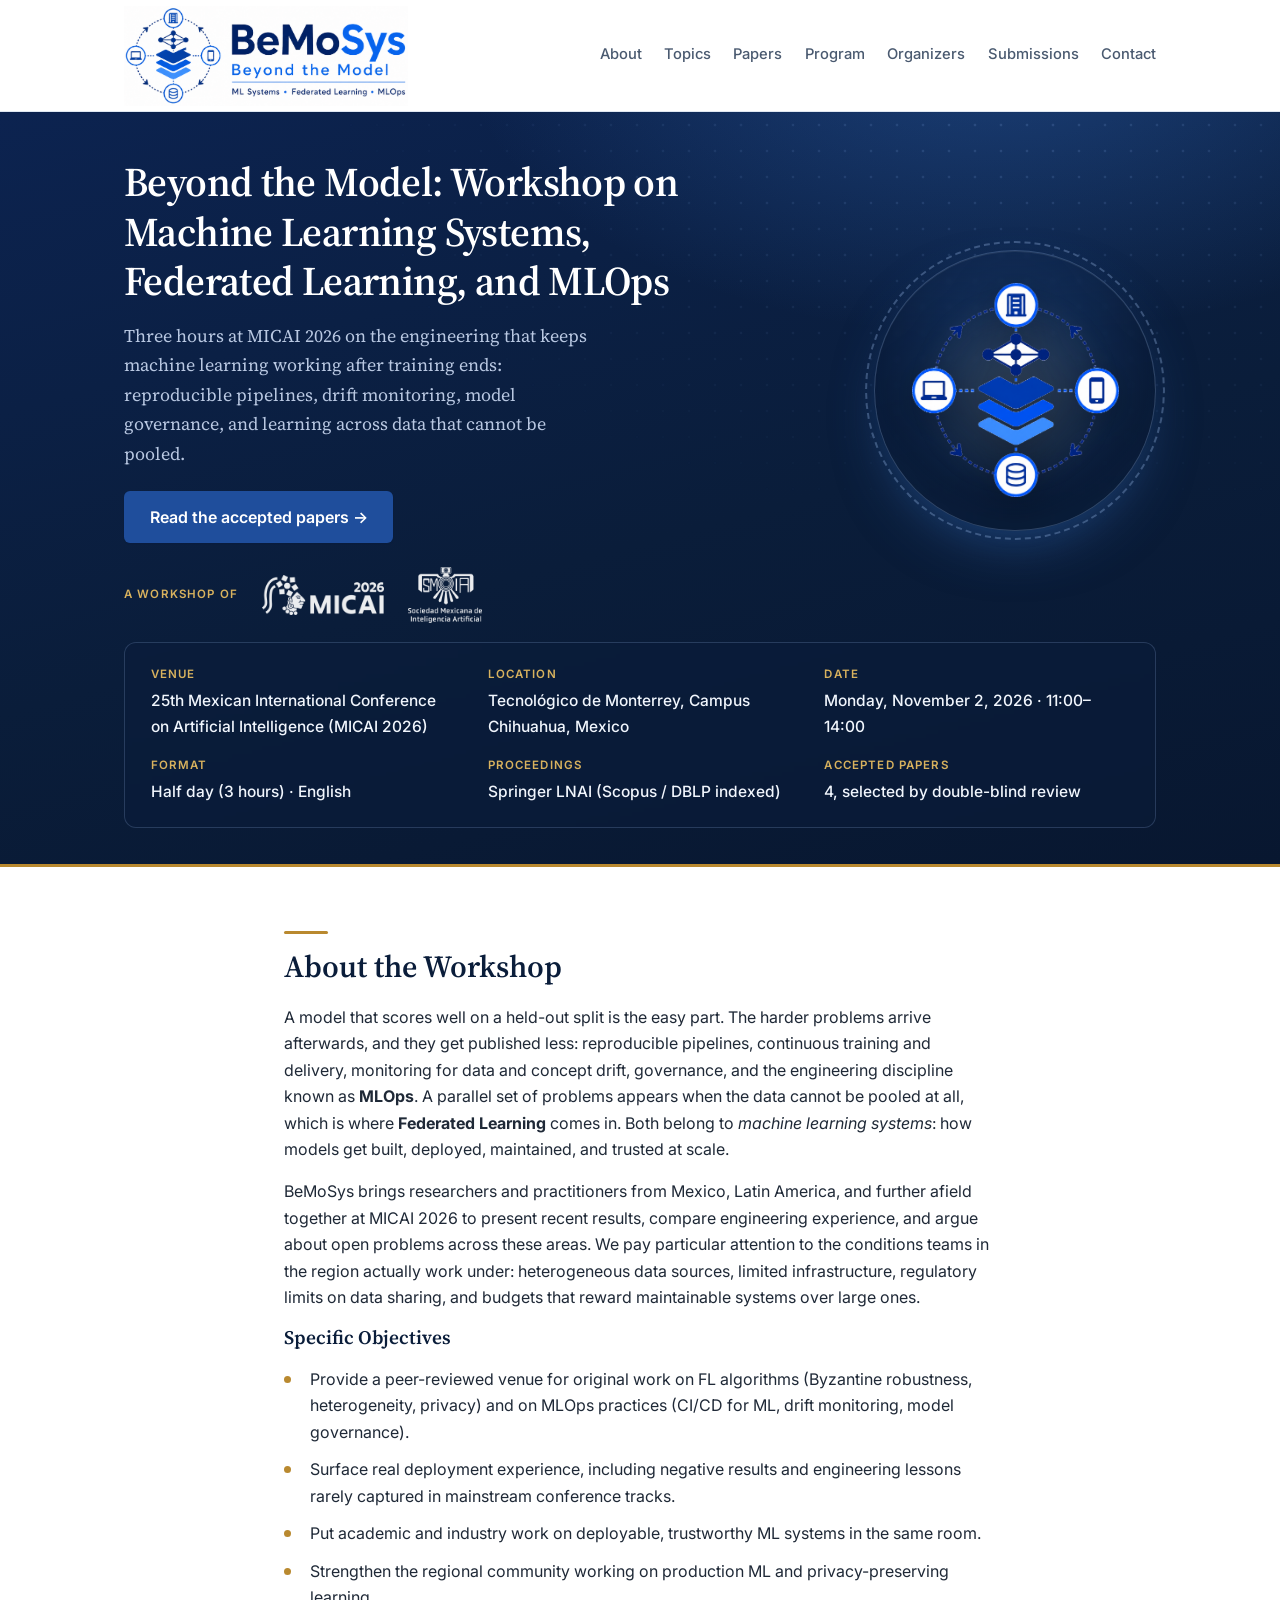
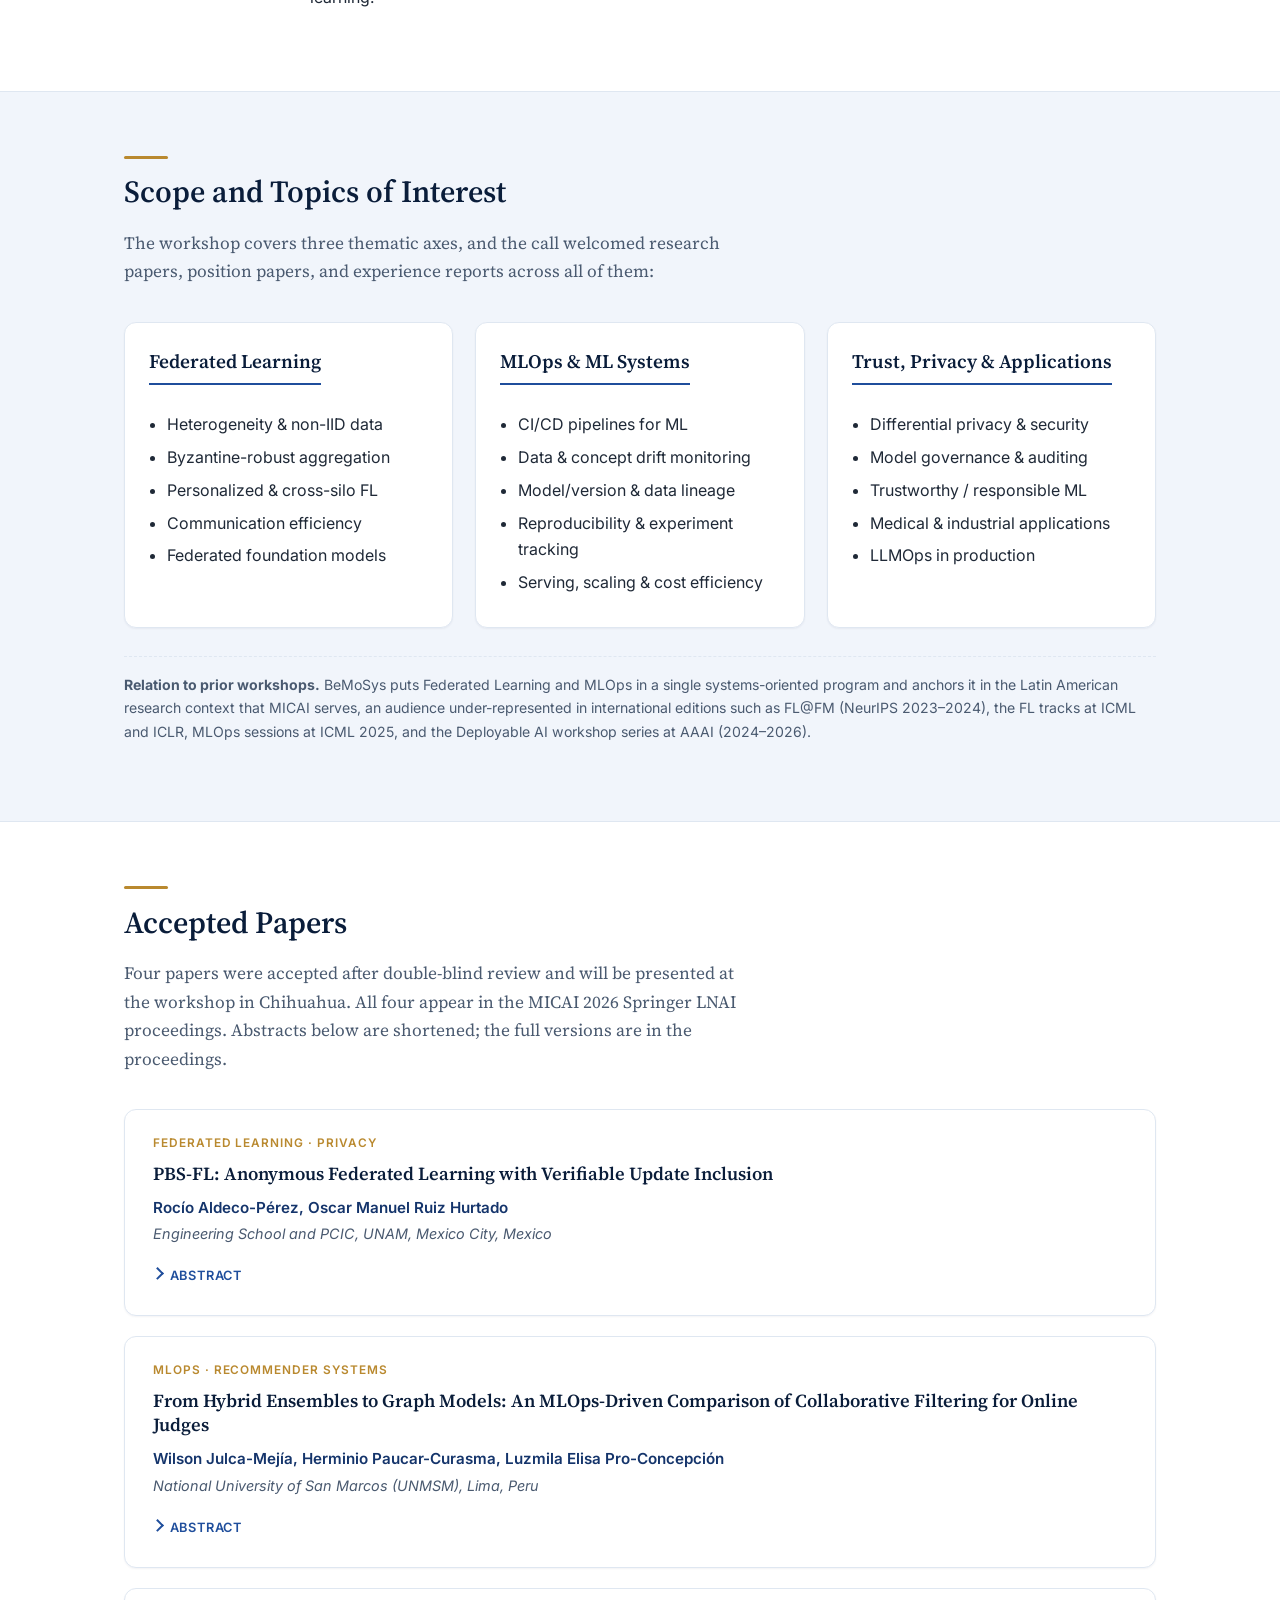
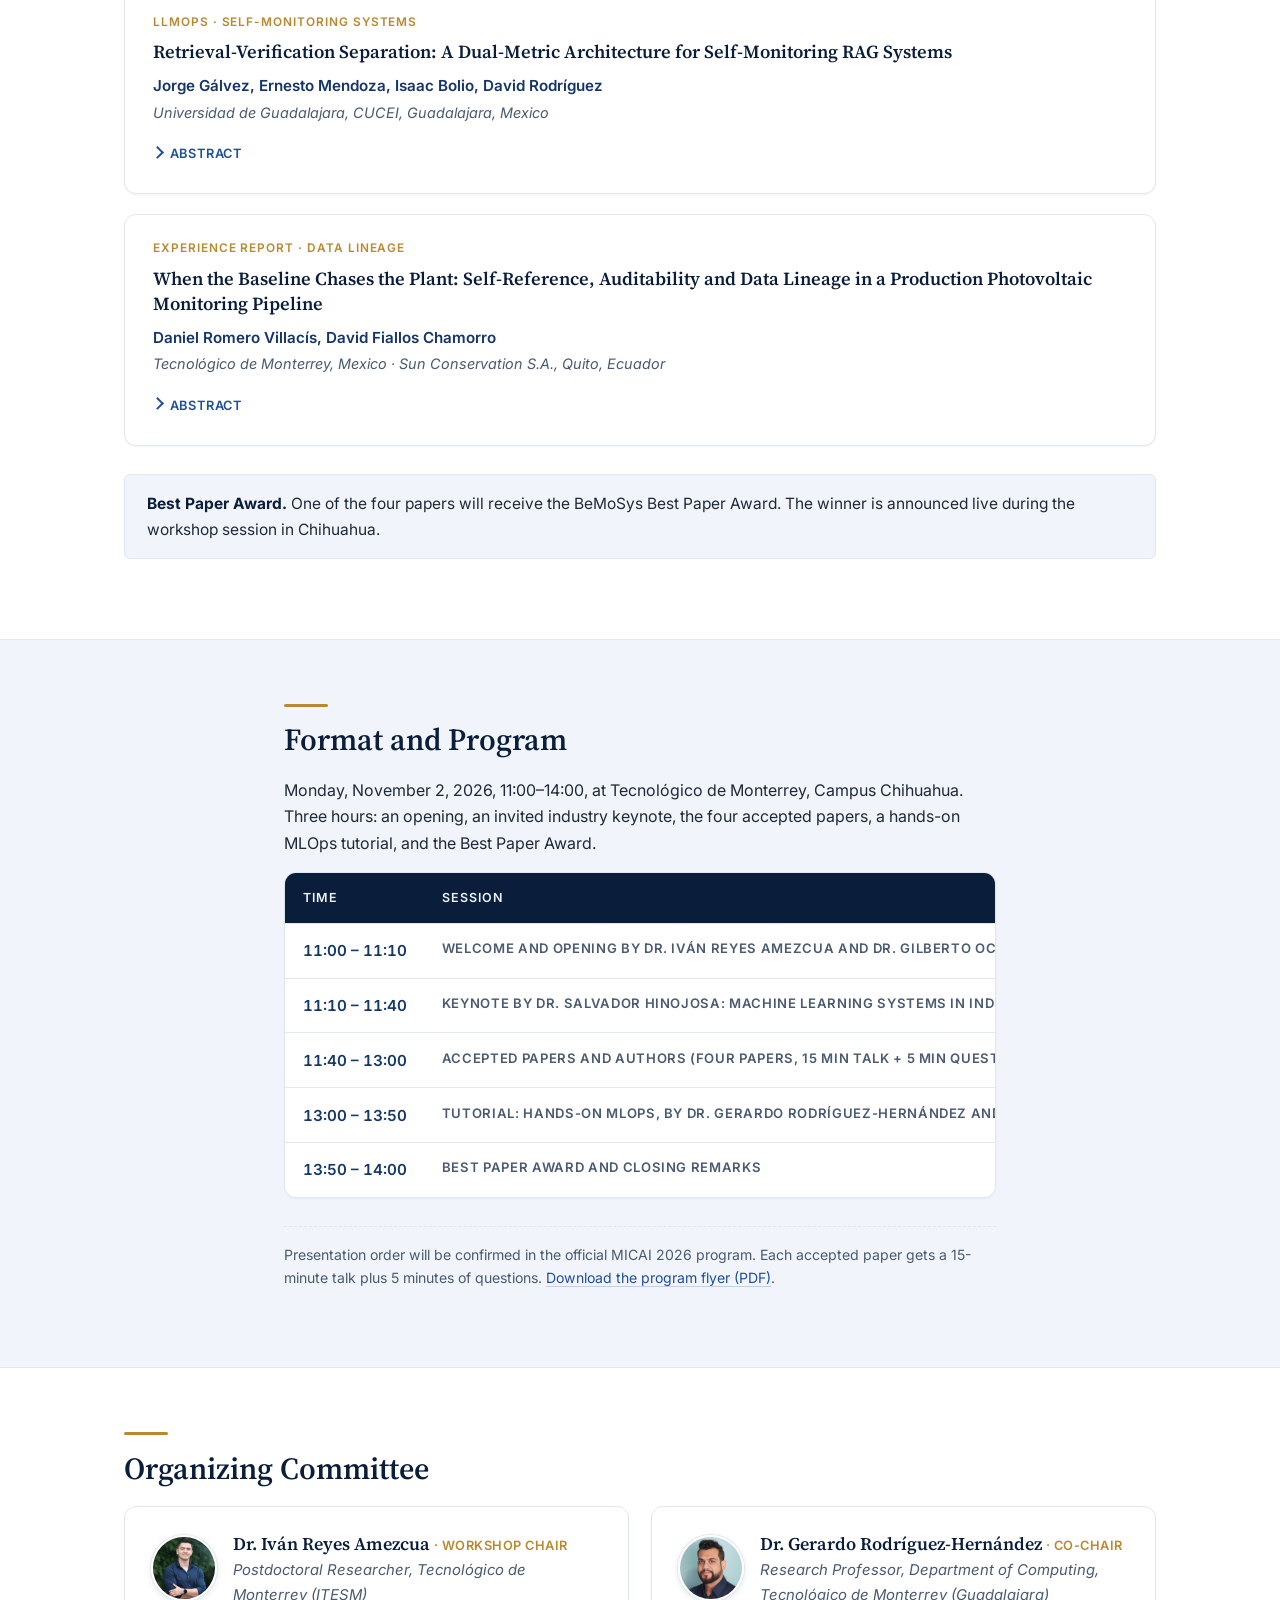
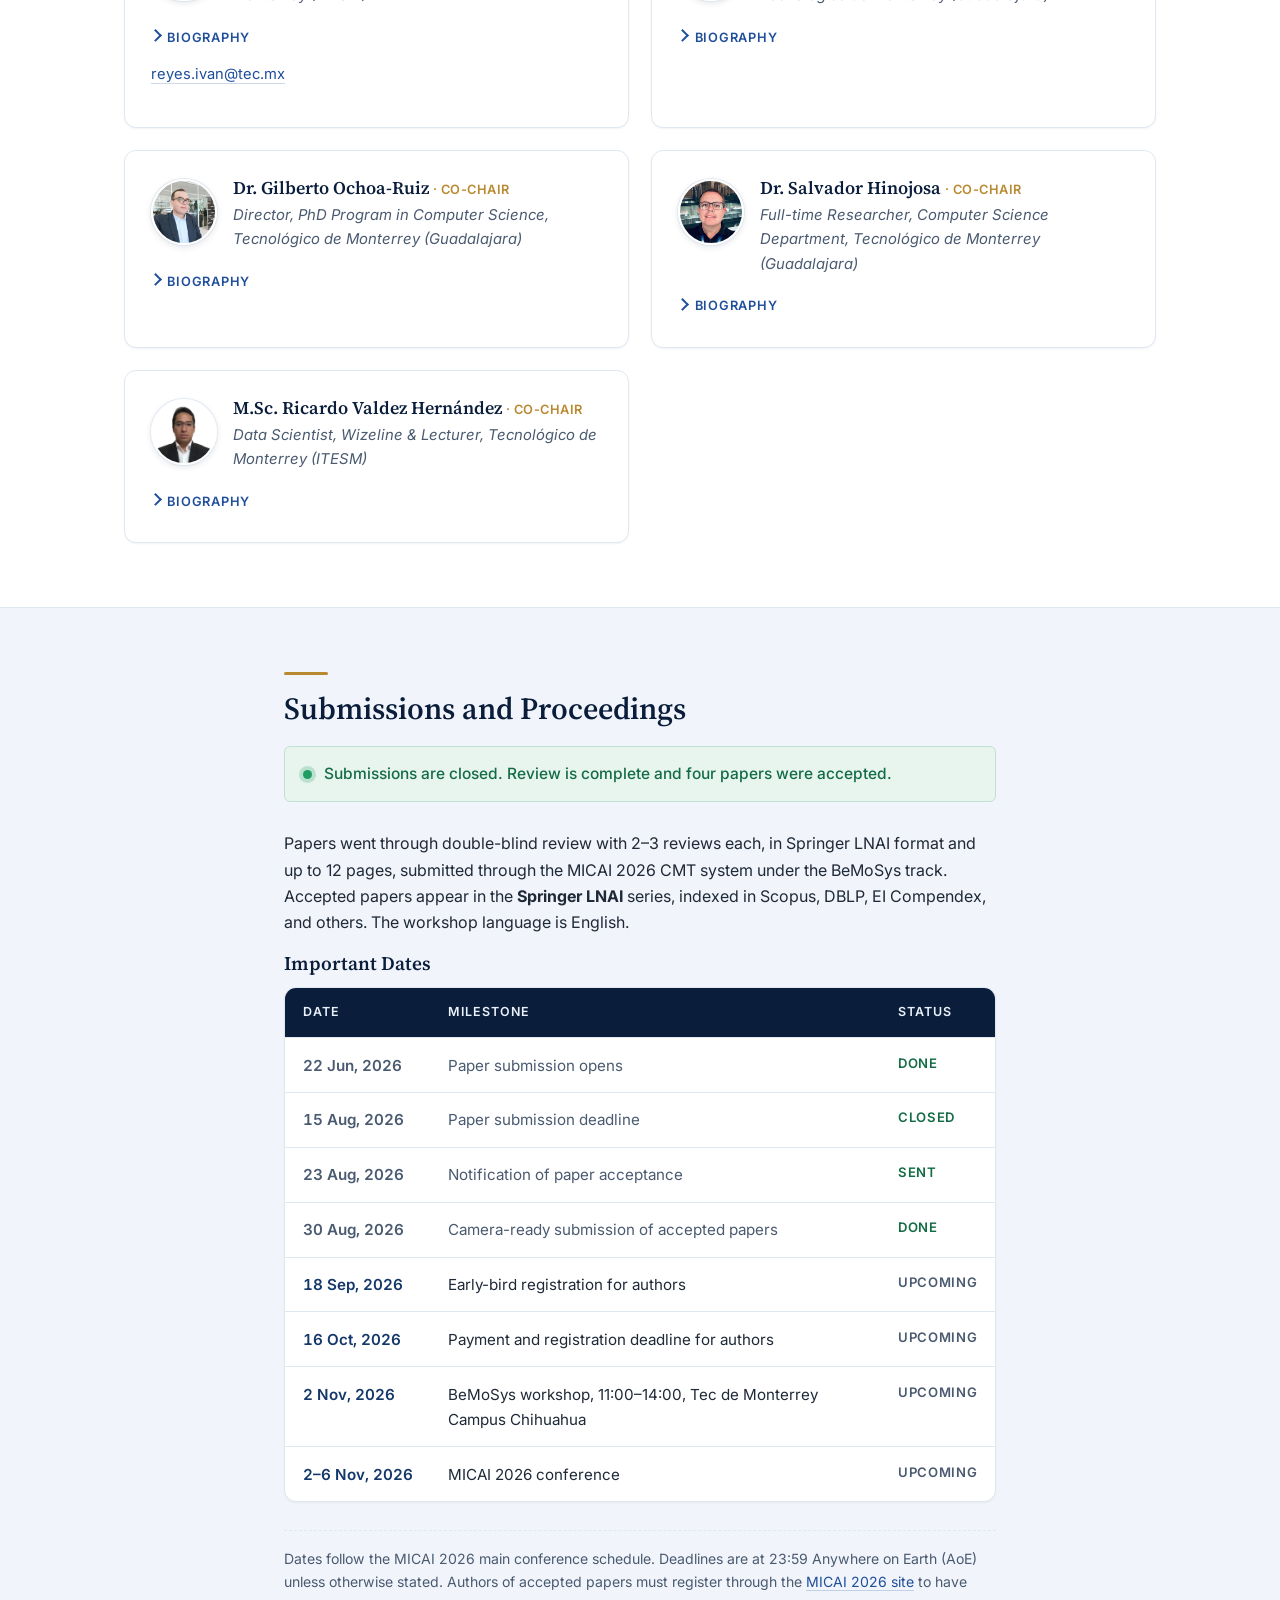
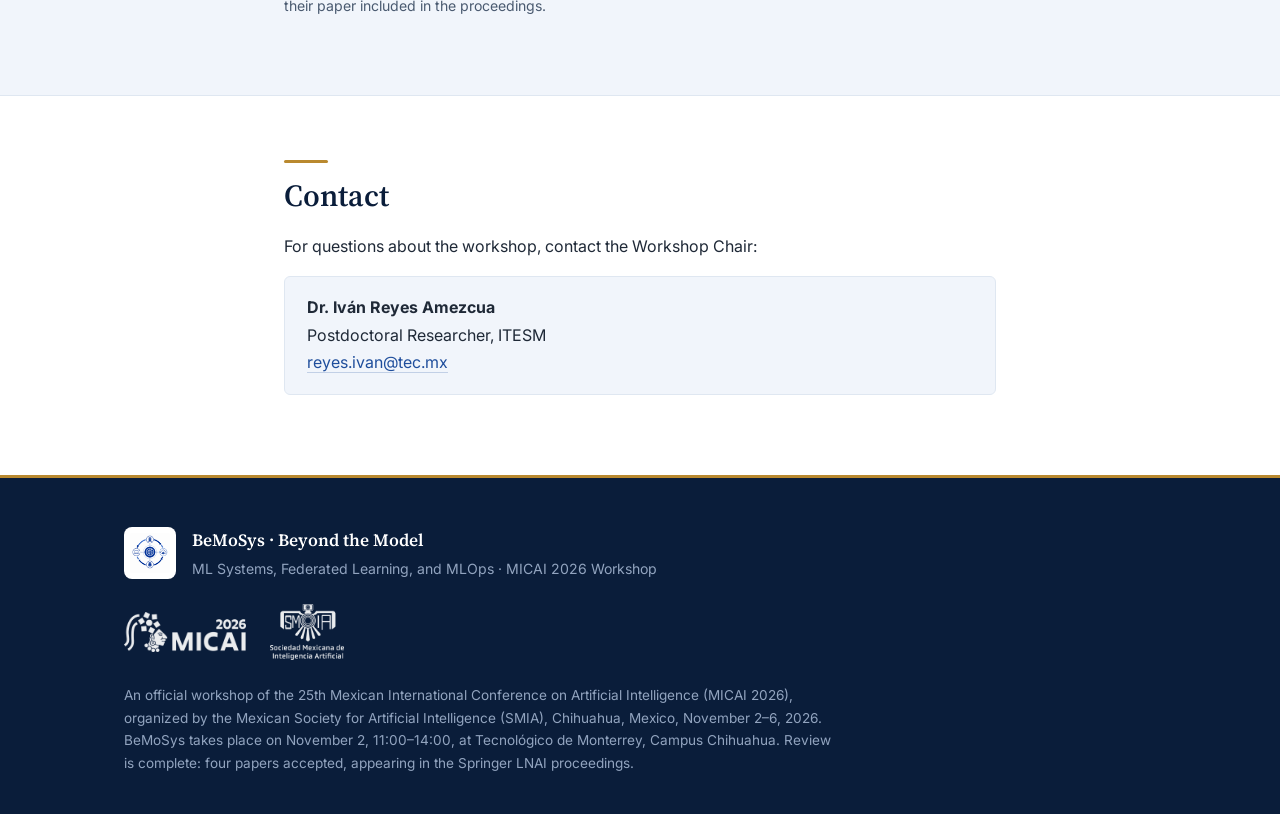
==== commit 704d169b: "Add Gilberto Ochoa-Ruiz to opening, Antonio Low as paper session chair, and site QR to flyer Co-Auth" ====
--- a/index.html
+++ b/index.html
@@ -292,9 +292,9 @@
               <tr><th scope="col">Time</th><th scope="col">Session</th></tr>
             </thead>
             <tbody>
-              <tr><td>11:00 – 11:10</td><td>Opening by Dr. Iván Reyes Amezcua, Workshop Chair</td></tr>
+              <tr><td>11:00 – 11:10</td><td>Welcome and opening by Dr. Iván Reyes Amezcua and Dr. Gilberto Ochoa-Ruiz</td></tr>
               <tr><td>11:10 – 11:40</td><td>Keynote by Dr. Salvador Hinojosa: Machine learning systems in industry</td></tr>
-              <tr><td>11:40 – 13:00</td><td>Accepted papers and authors (four papers, 15 min talk + 5 min questions each)</td></tr>
+              <tr><td>11:40 – 13:00</td><td>Accepted papers and authors (four papers, 15 min talk + 5 min questions each), chaired by M.Sc. Antonio Low</td></tr>
               <tr><td>13:00 – 13:50</td><td>Tutorial: Hands-on MLOps, by Dr. Gerardo Rodríguez-Hernández and M.Sc. Ricardo Valdez Hernández</td></tr>
               <tr><td>13:50 – 14:00</td><td>Best Paper Award and closing remarks</td></tr>
             </tbody>
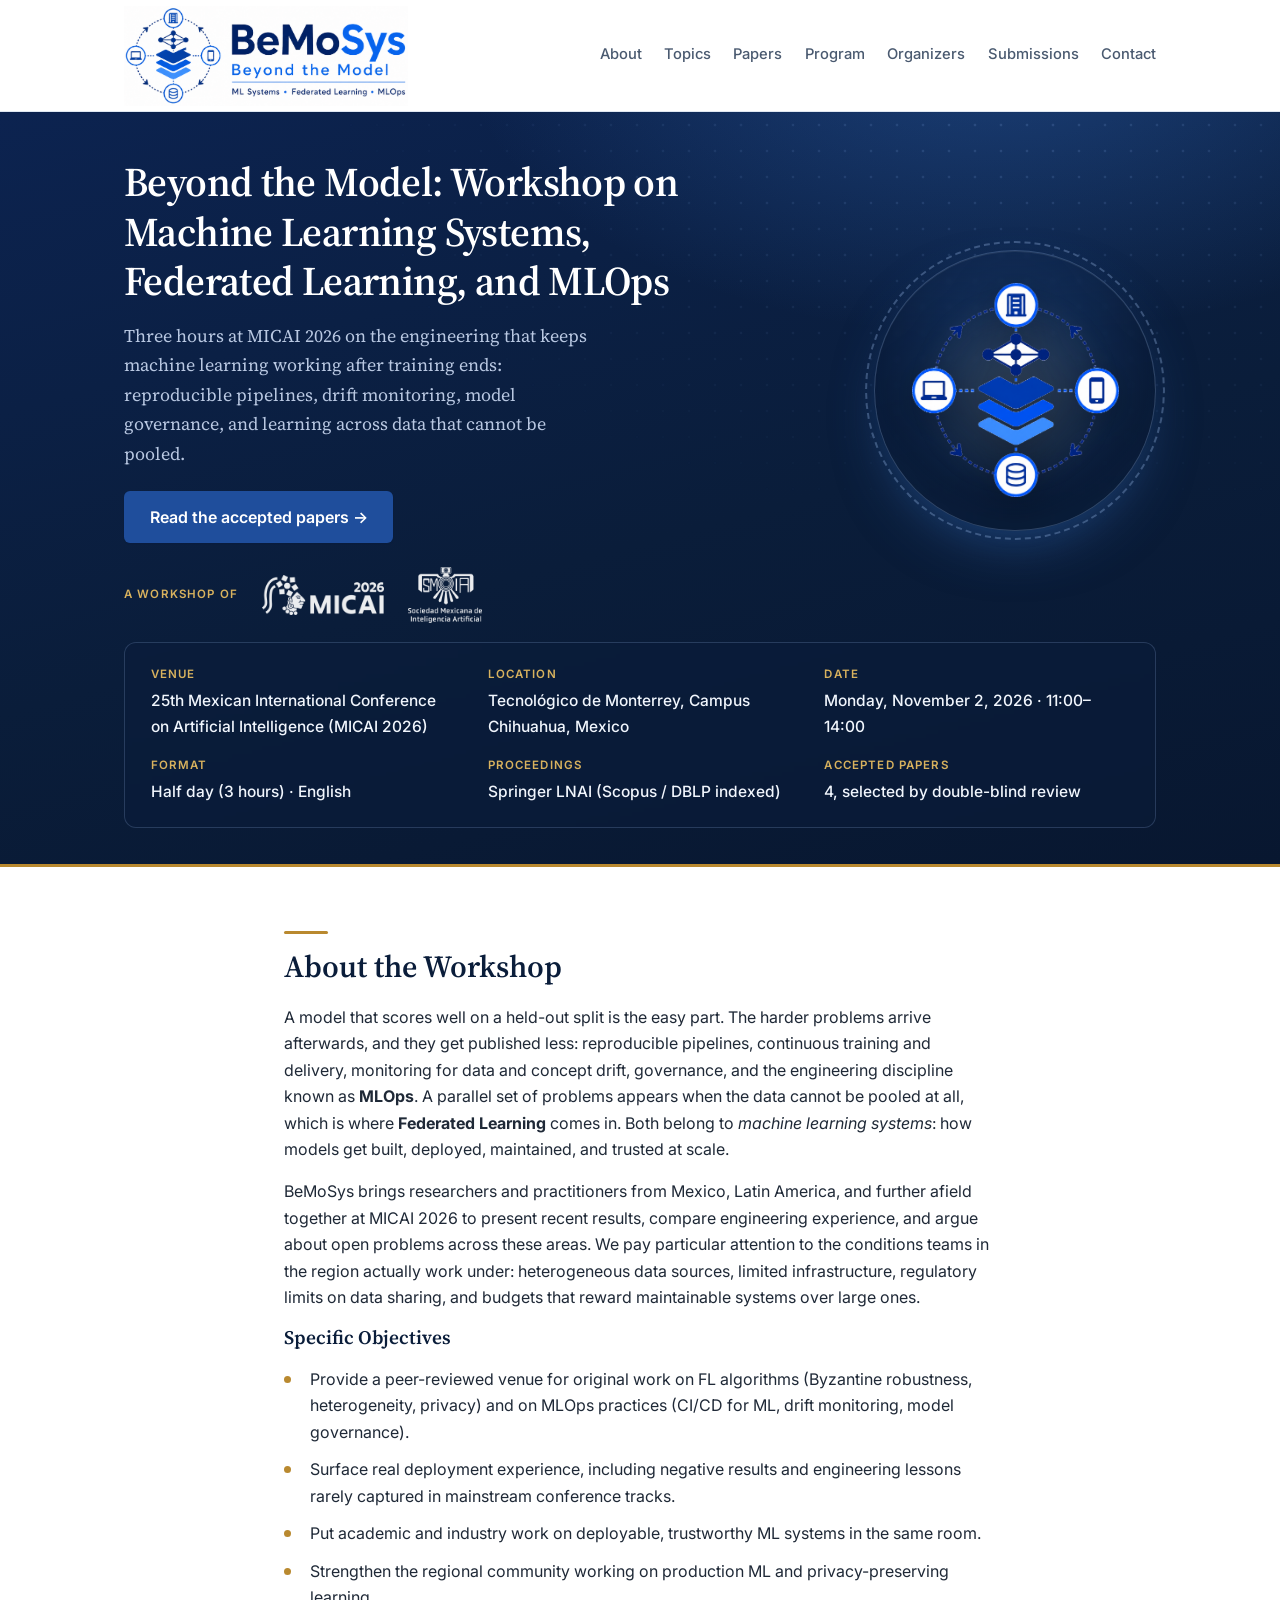
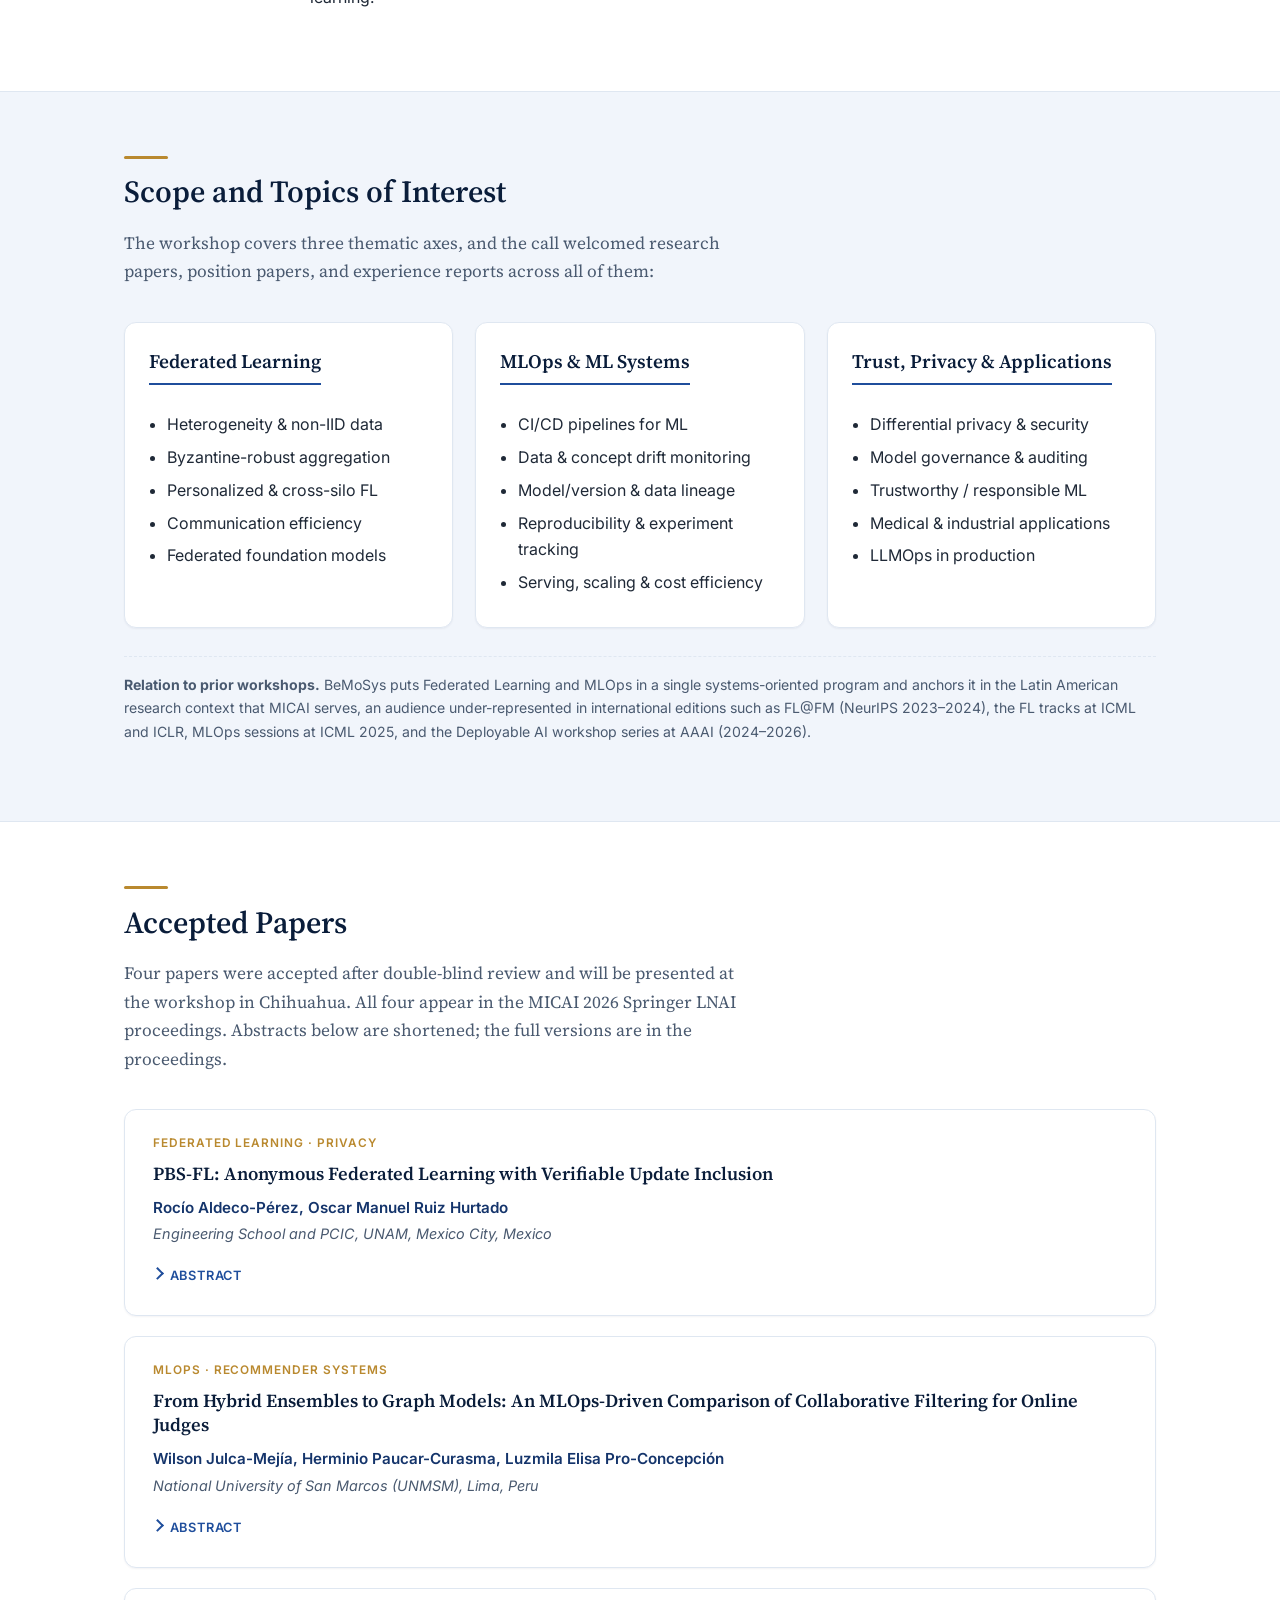
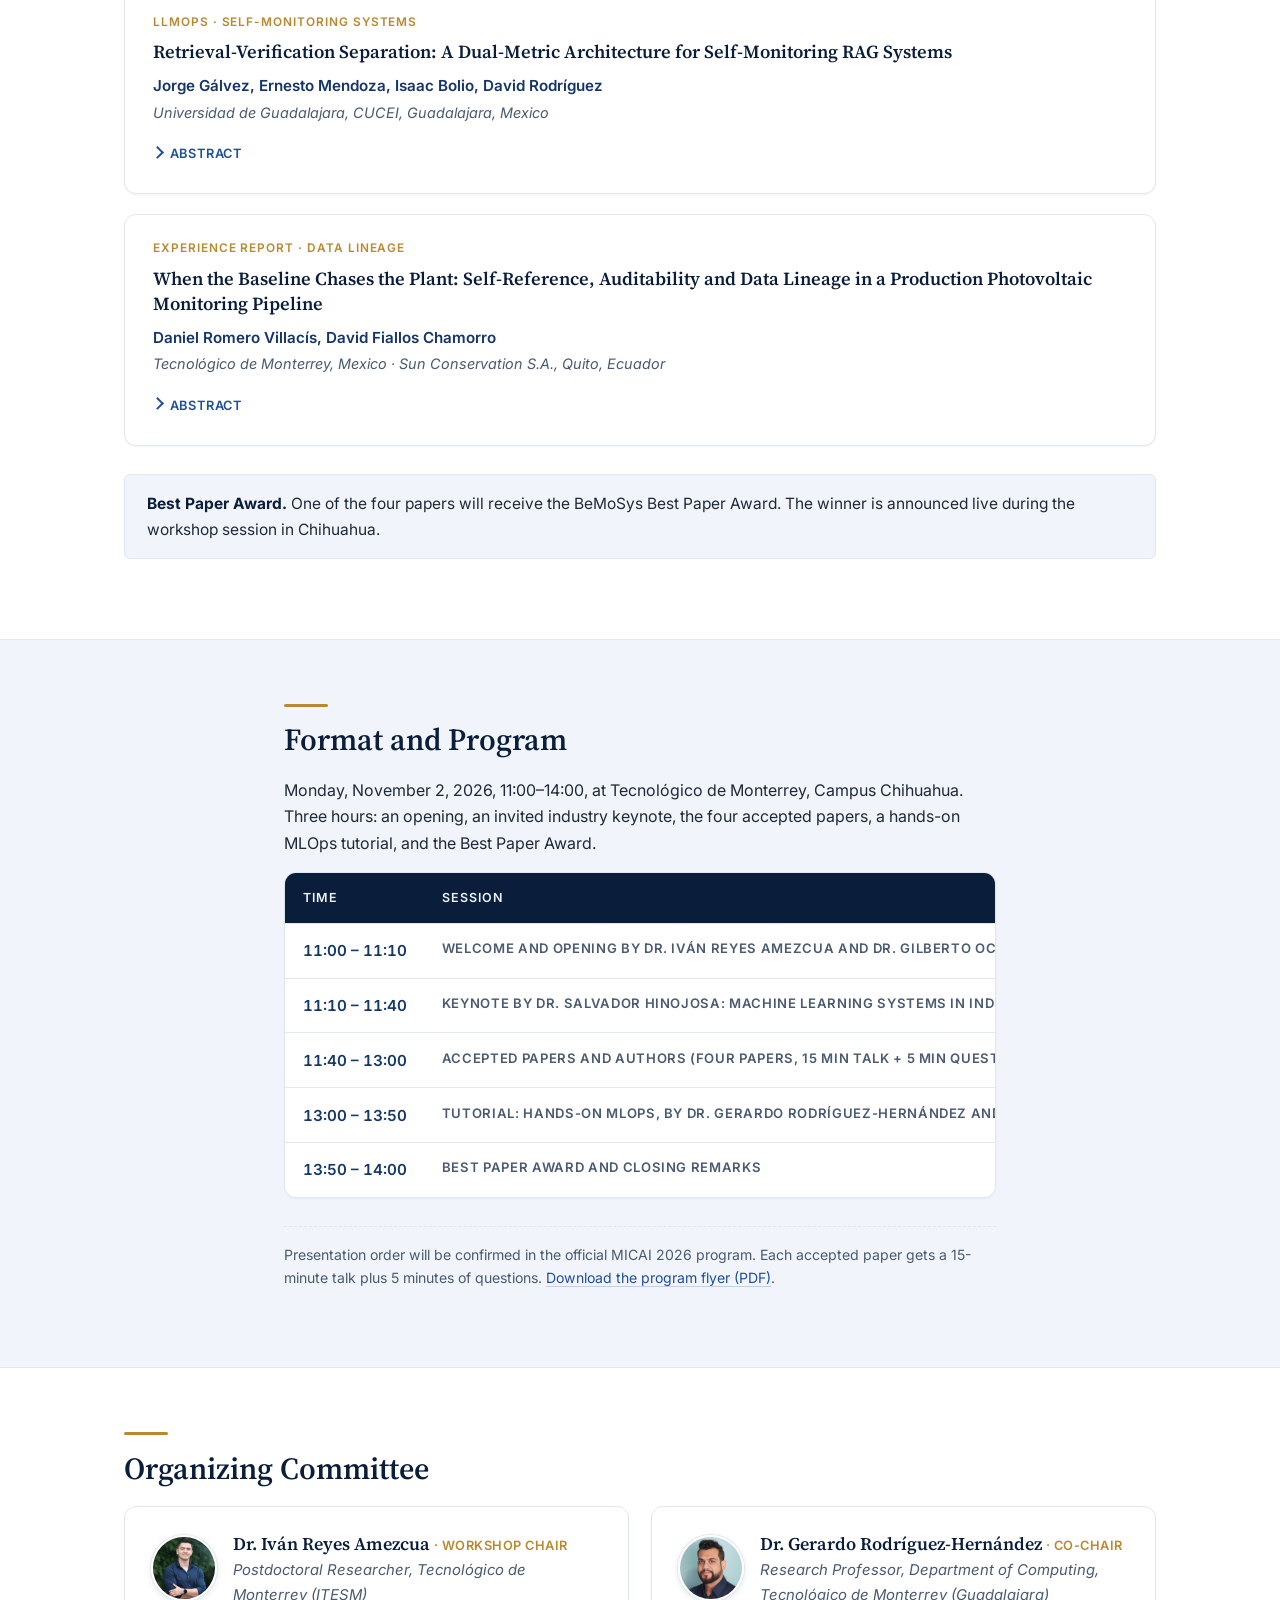
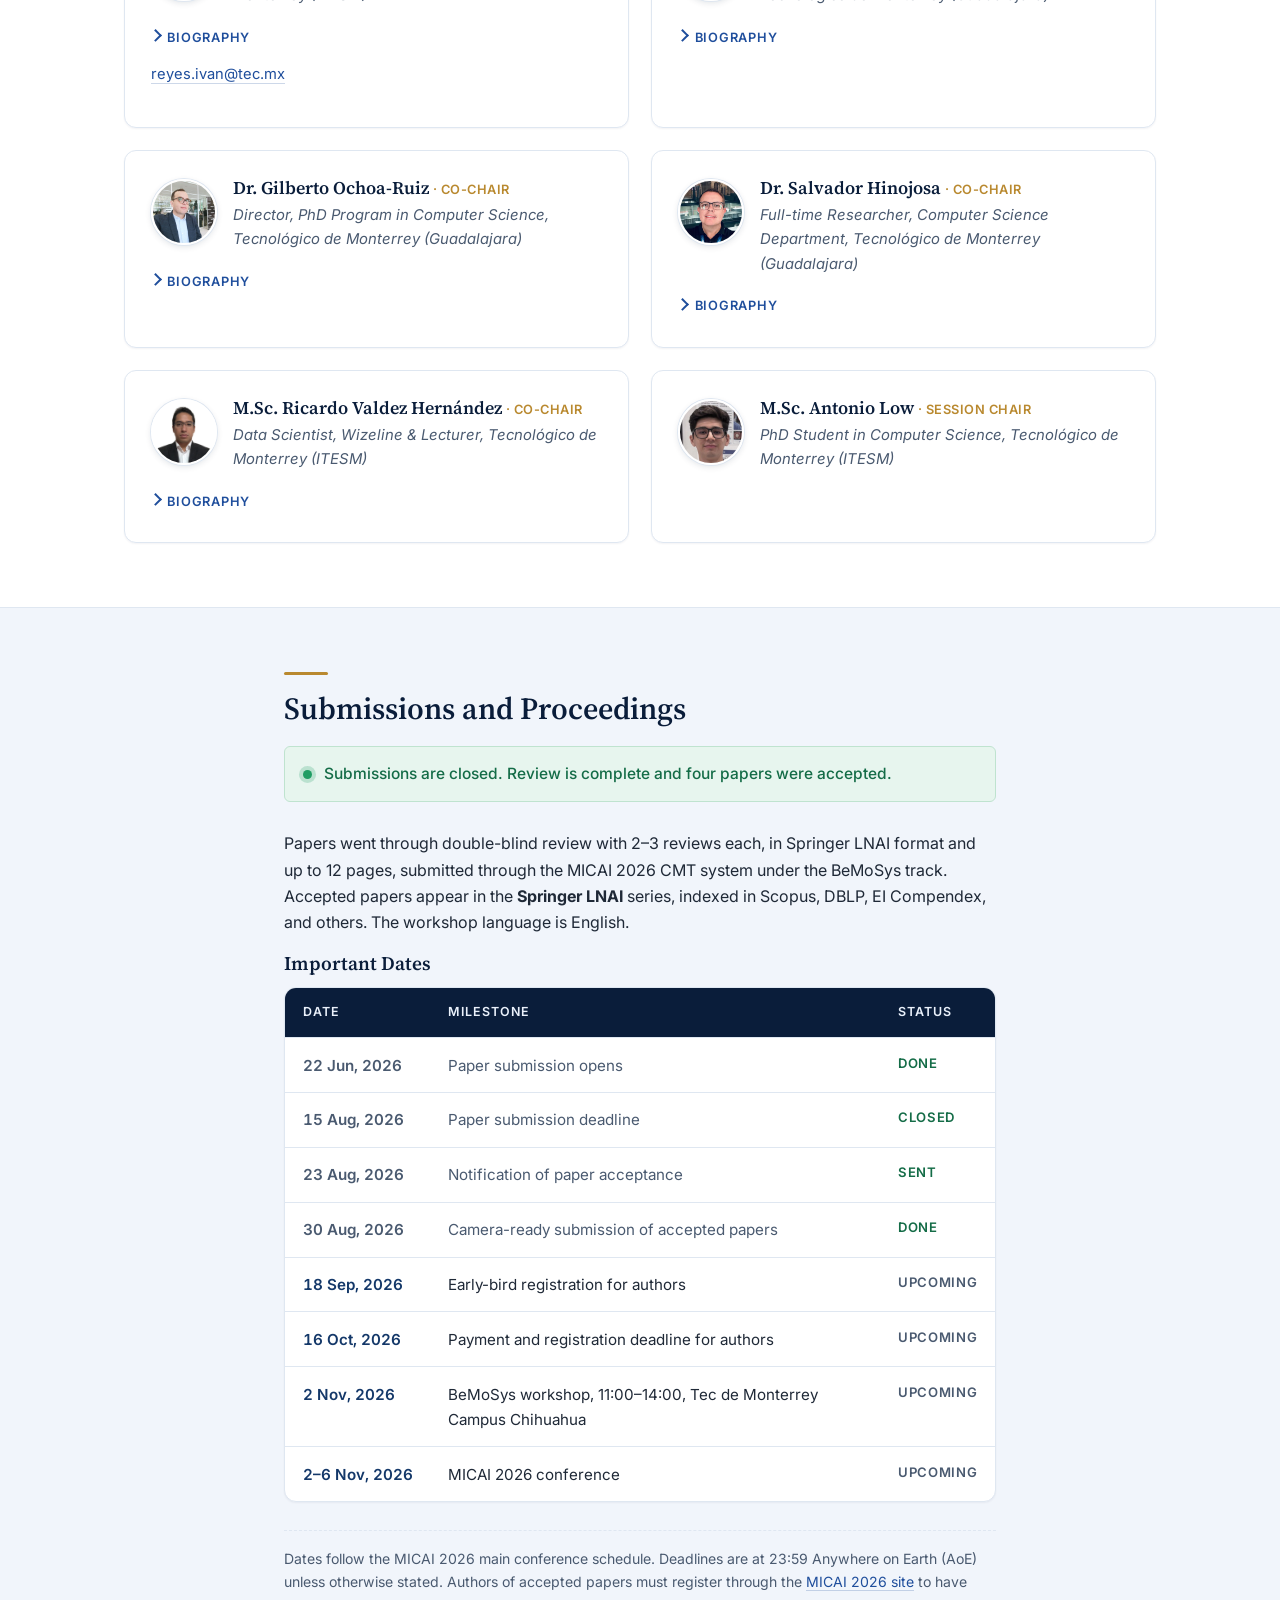
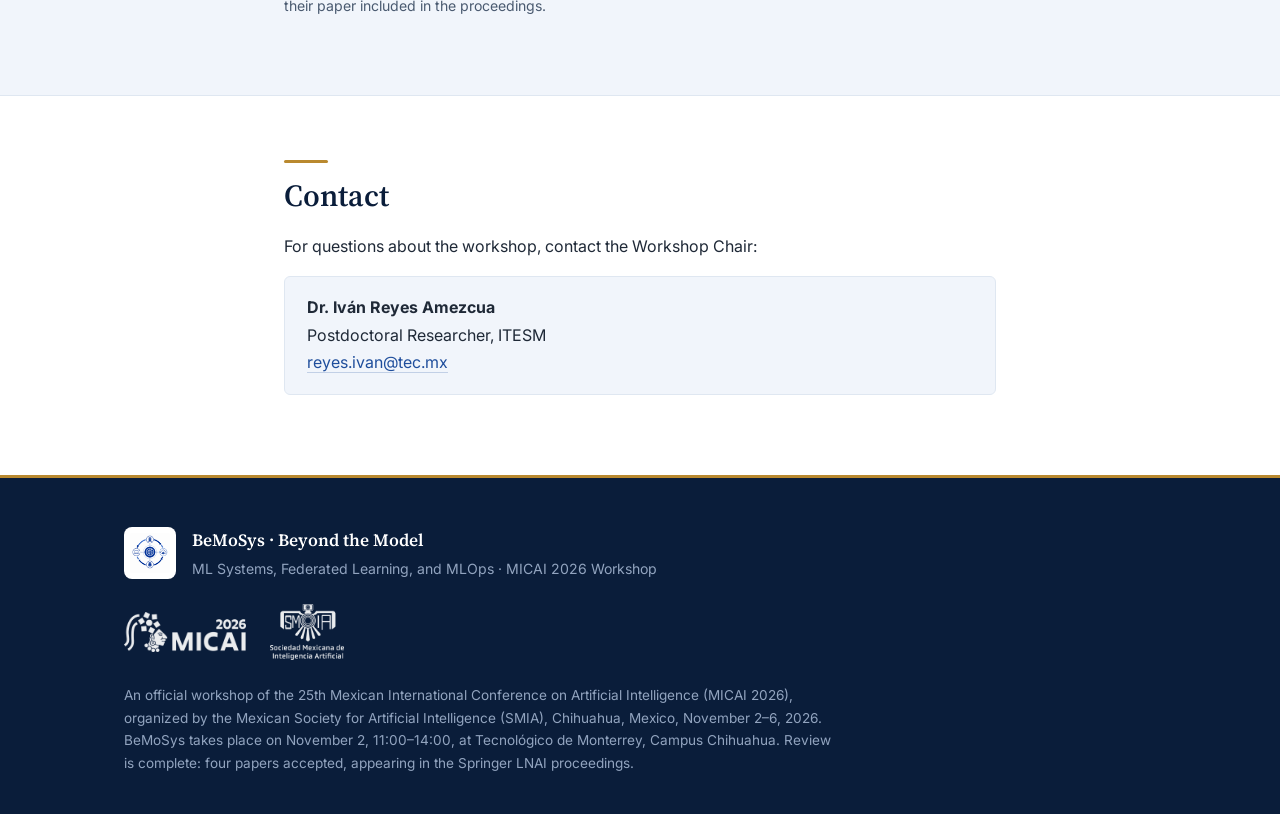
==== commit 11c62548: "Add Antonio Low to the organizing committee as Session Chair Co-Authored-By: Claude Opus 5.5 (1M con" ====
--- a/index.html
+++ b/index.html
@@ -403,6 +403,12 @@
               graphs, and MLOps.
             </p>
             </details>
+          </article>
+
+          <article class="organizer-card">
+            <img src="images/antonio_low.jpg" alt="M.Sc. Antonio Low" class="organizer-photo" />
+            <h3>M.Sc. Antonio Low <span class="role">· Session Chair</span></h3>
+            <p class="affiliation">PhD Student in Computer Science, Tecnológico de Monterrey (ITESM)</p>
           </article>
         </div>
       </div>
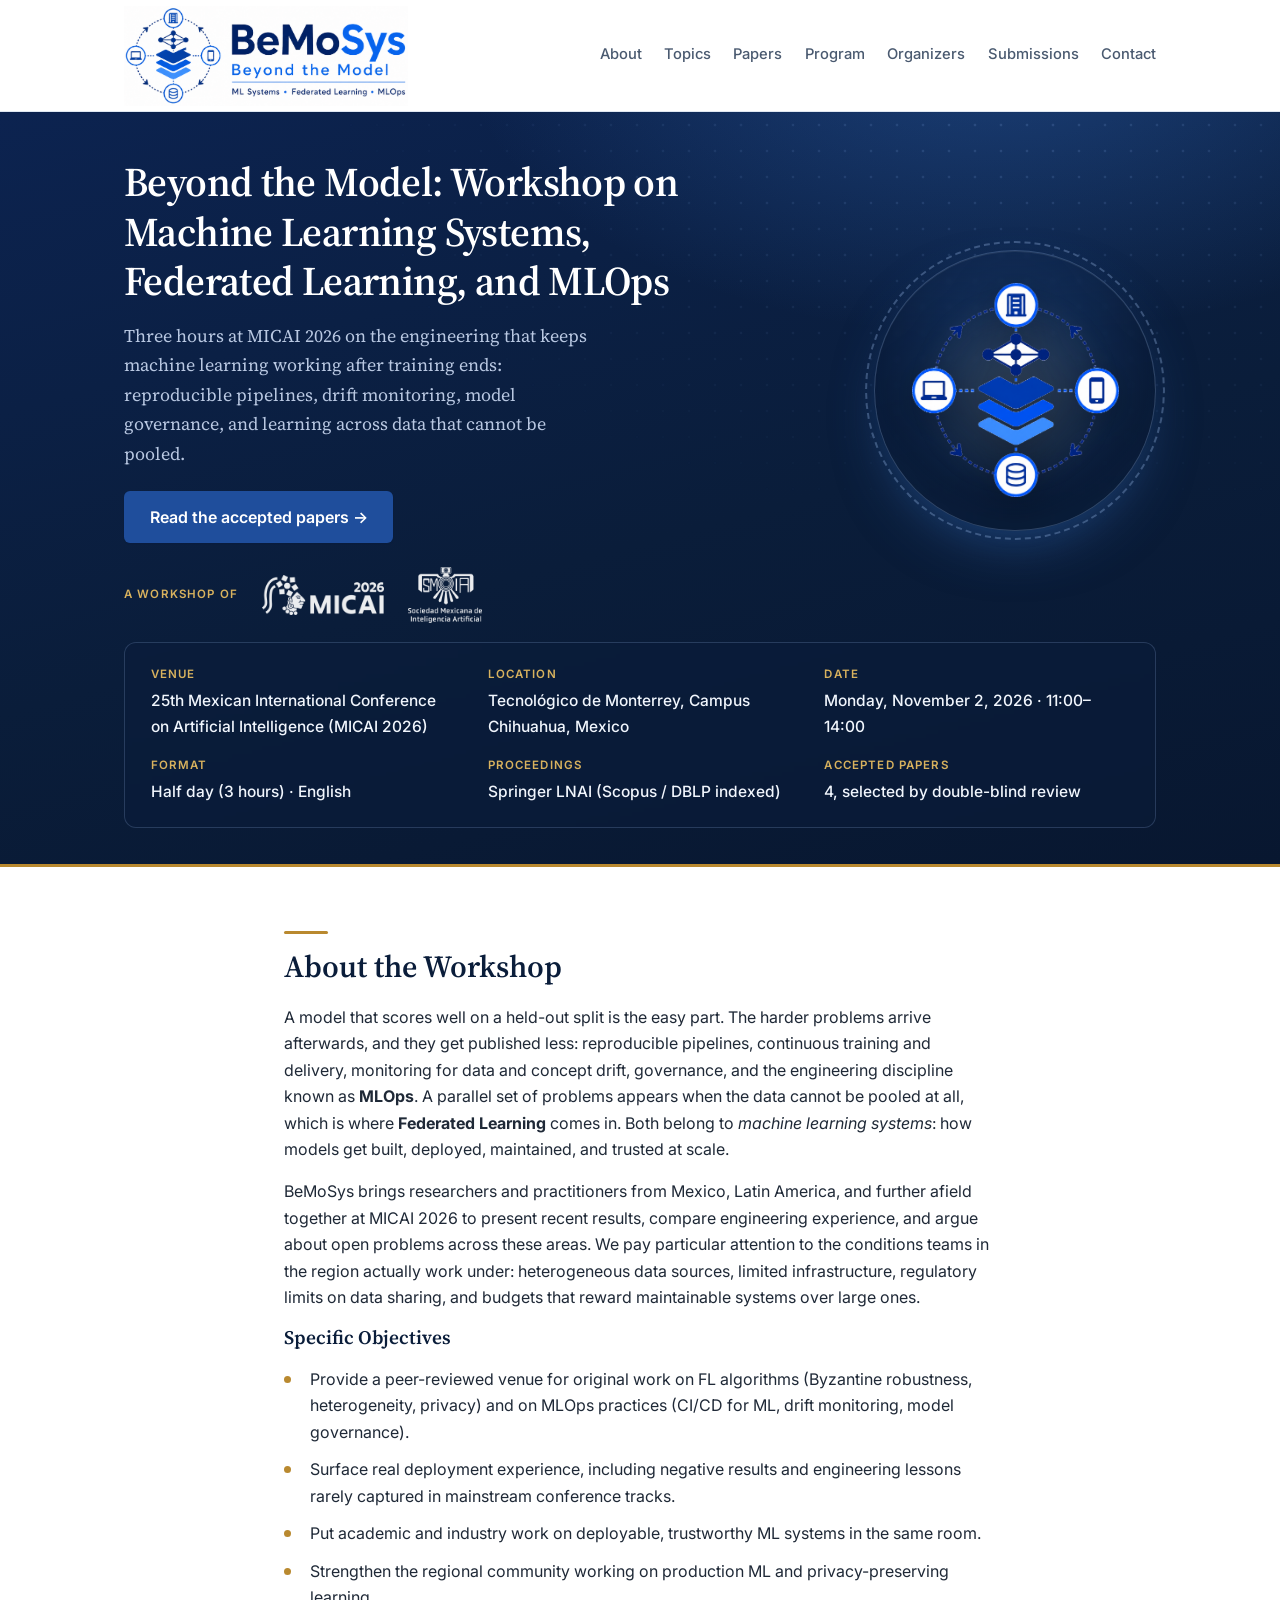
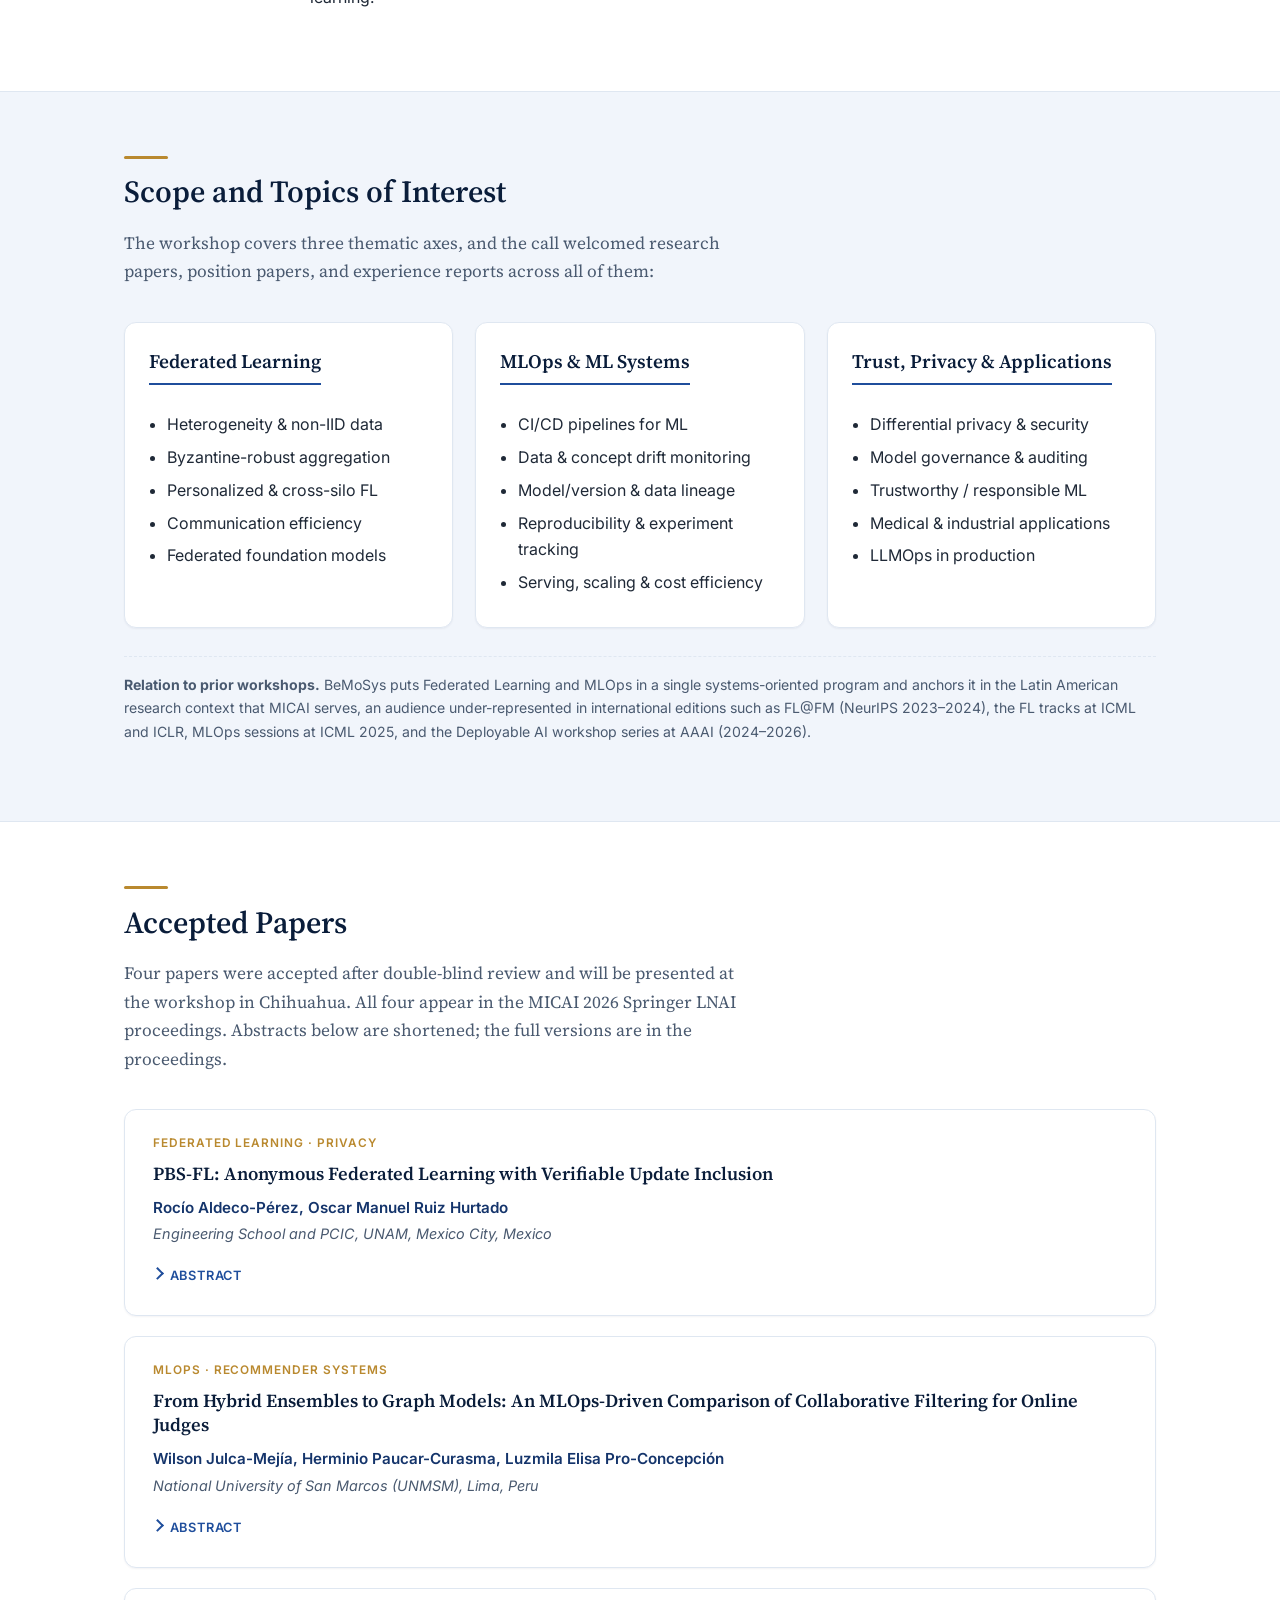
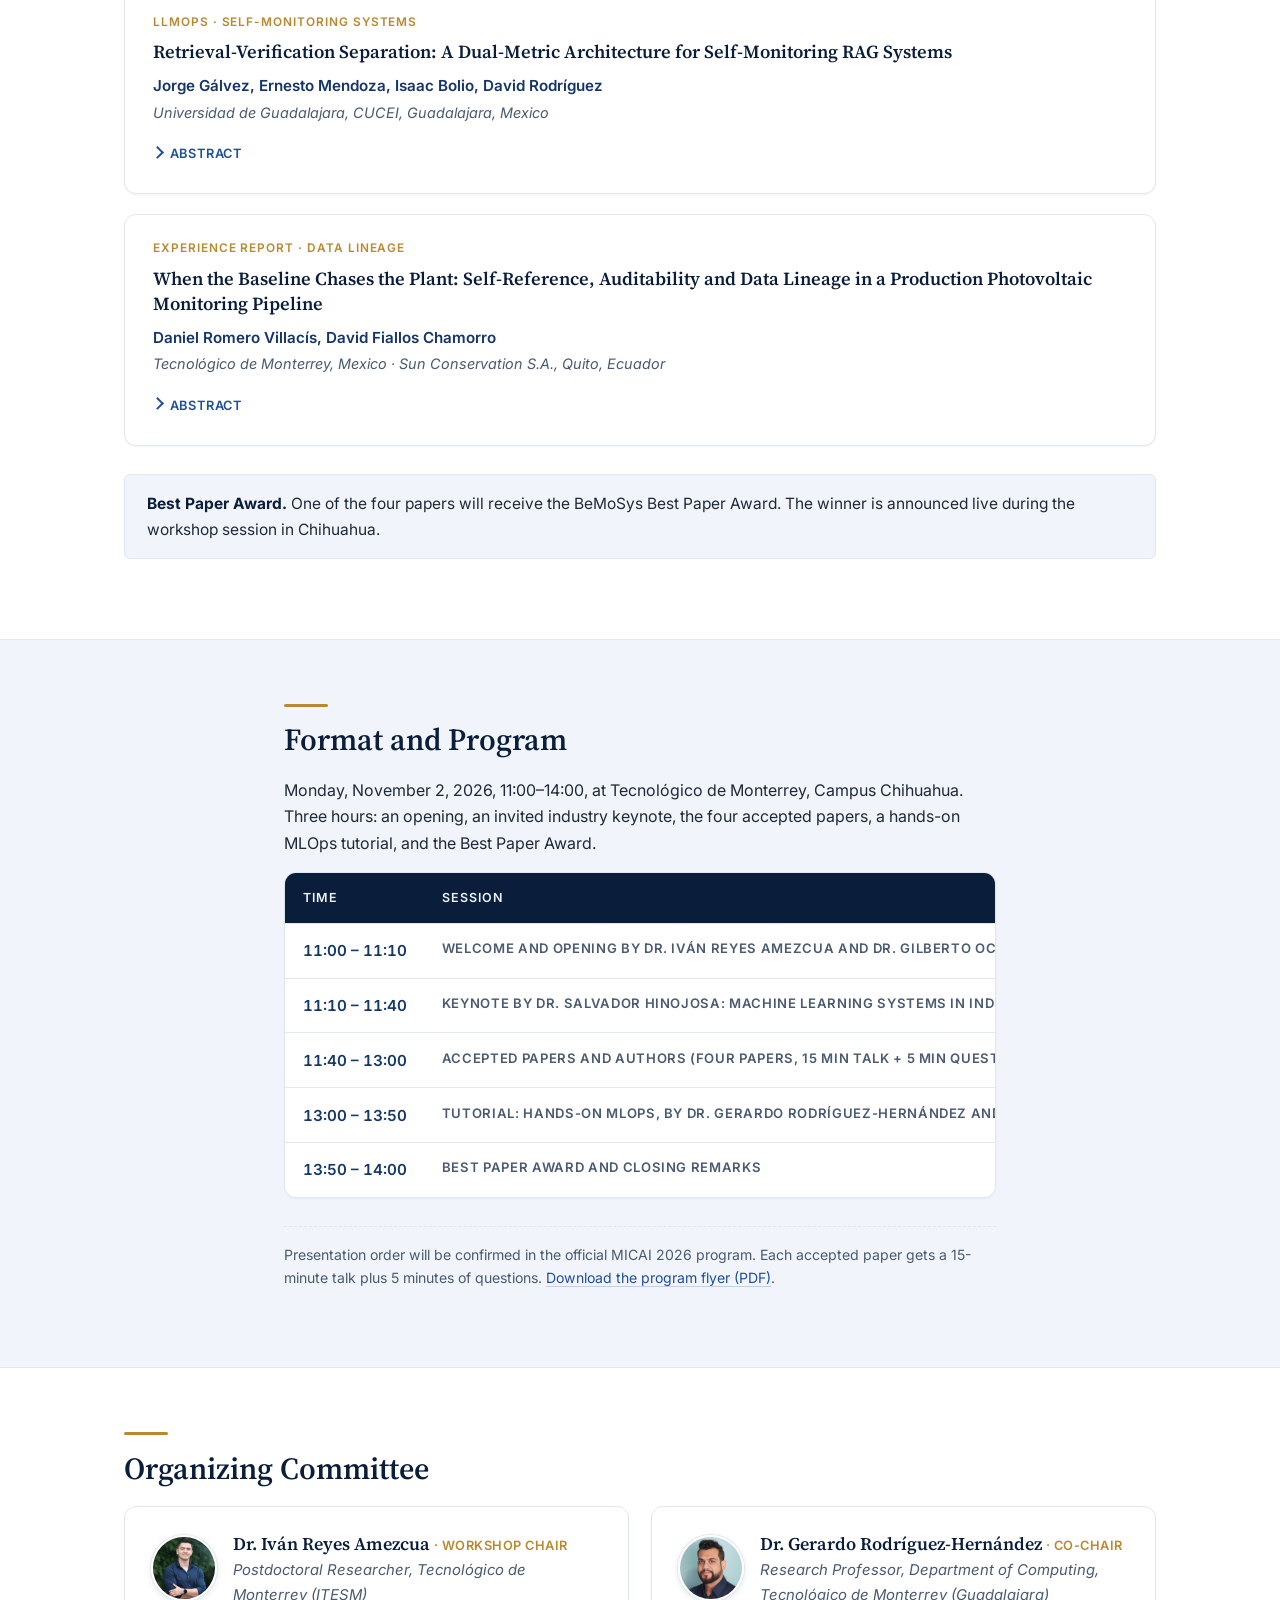
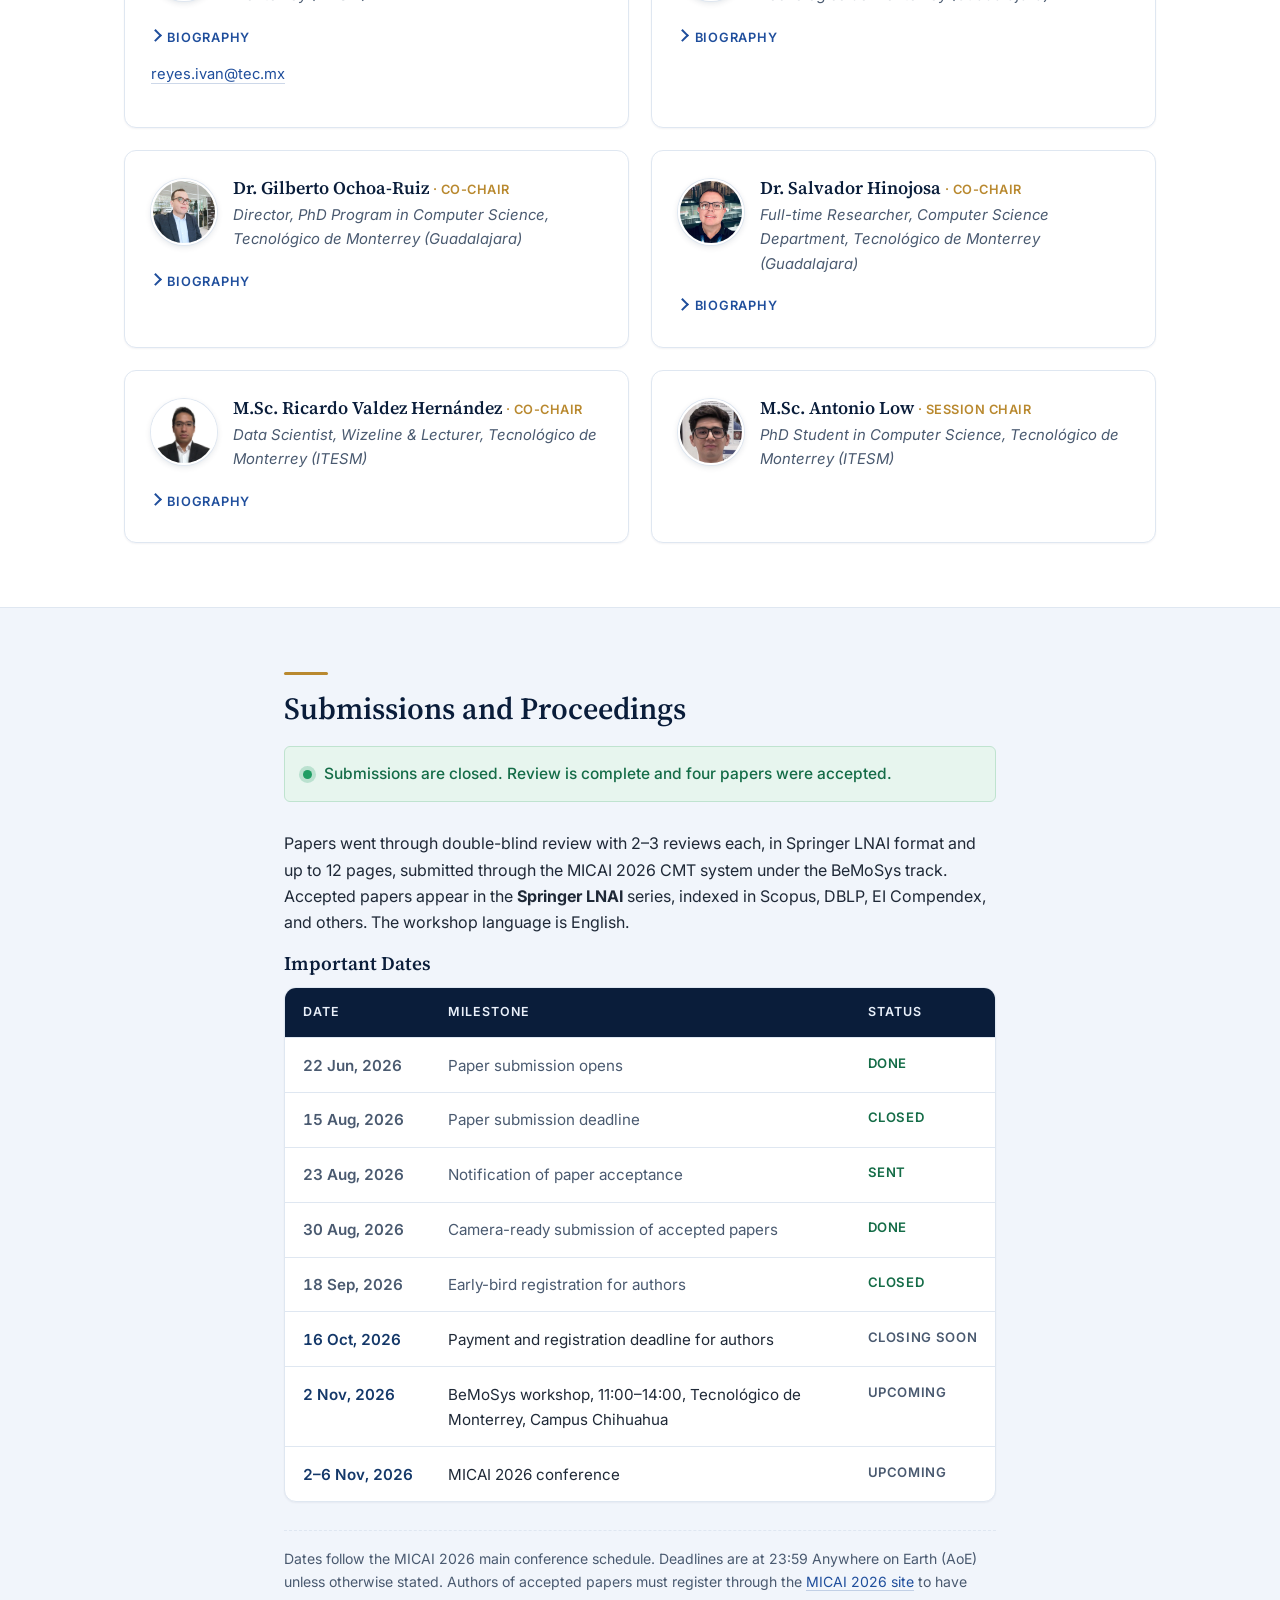
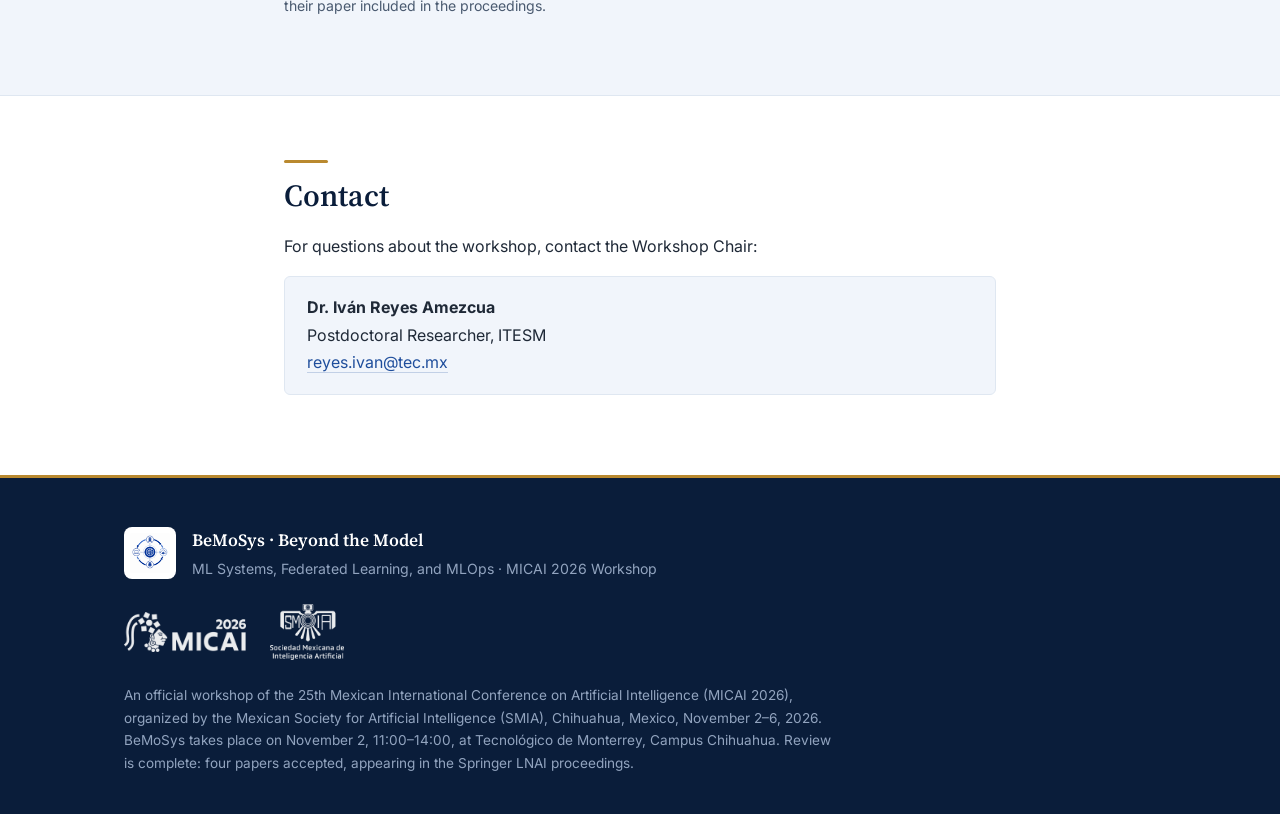
==== commit e4b934b2: "Update Important Dates statuses Co-Authored-By: Claude Opus 5.5 (1M context) <noreply@anthropic.com>" ====
--- a/index.html
+++ b/index.html
@@ -443,9 +443,9 @@
               <tr class="is-done"><td>15 Aug, 2026</td><td>Paper submission deadline</td><td>Closed</td></tr>
               <tr class="is-done"><td>23 Aug, 2026</td><td>Notification of paper acceptance</td><td>Sent</td></tr>
               <tr class="is-done"><td>30 Aug, 2026</td><td>Camera-ready submission of accepted papers</td><td>Done</td></tr>
-              <tr><td>18 Sep, 2026</td><td>Early-bird registration for authors</td><td>Upcoming</td></tr>
-              <tr><td>16 Oct, 2026</td><td>Payment and registration deadline for authors</td><td>Upcoming</td></tr>
-              <tr><td>2 Nov, 2026</td><td>BeMoSys workshop, 11:00–14:00, Tec de Monterrey Campus Chihuahua</td><td>Upcoming</td></tr>
+              <tr class="is-done"><td>18 Sep, 2026</td><td>Early-bird registration for authors</td><td>Closed</td></tr>
+              <tr><td>16 Oct, 2026</td><td>Payment and registration deadline for authors</td><td>Closing soon</td></tr>
+              <tr><td>2 Nov, 2026</td><td>BeMoSys workshop, 11:00–14:00, Tecnológico de Monterrey, Campus Chihuahua</td><td>Upcoming</td></tr>
               <tr><td>2–6 Nov, 2026</td><td>MICAI 2026 conference</td><td>Upcoming</td></tr>
             </tbody>
           </table>
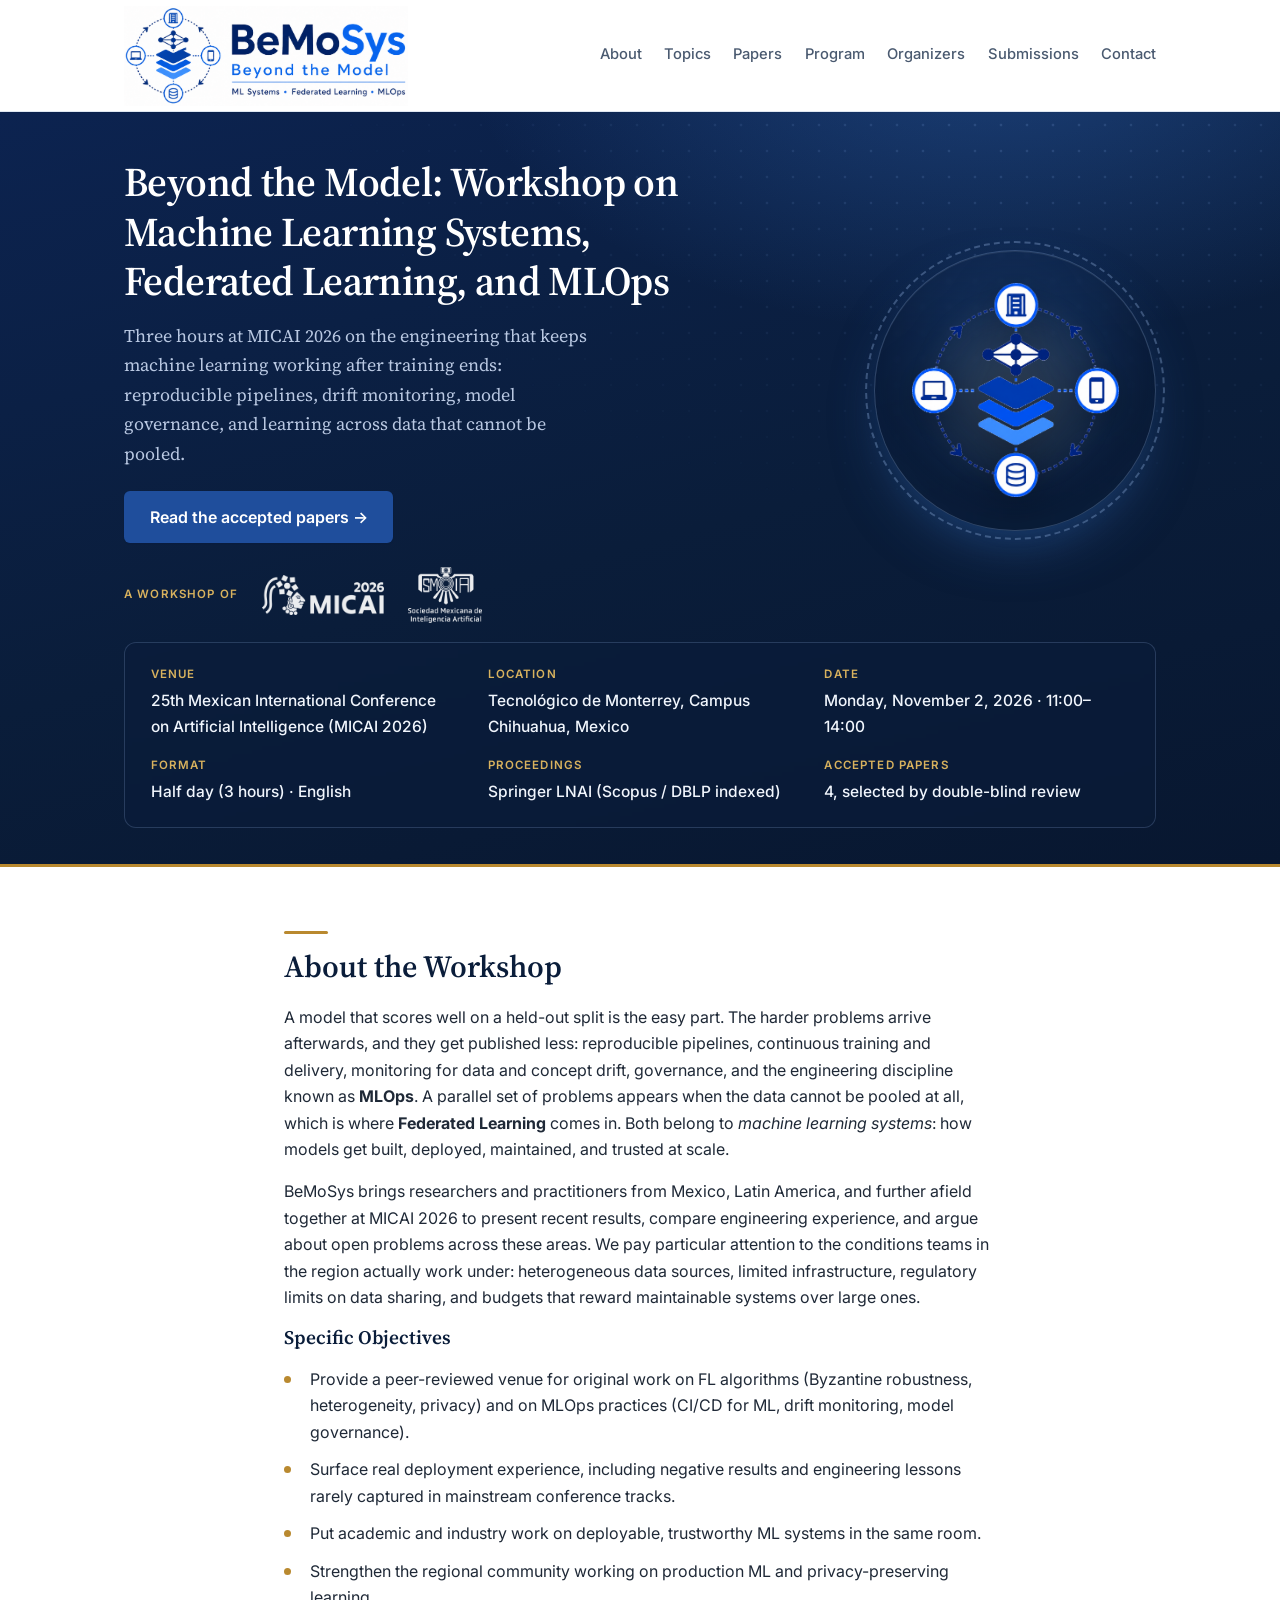
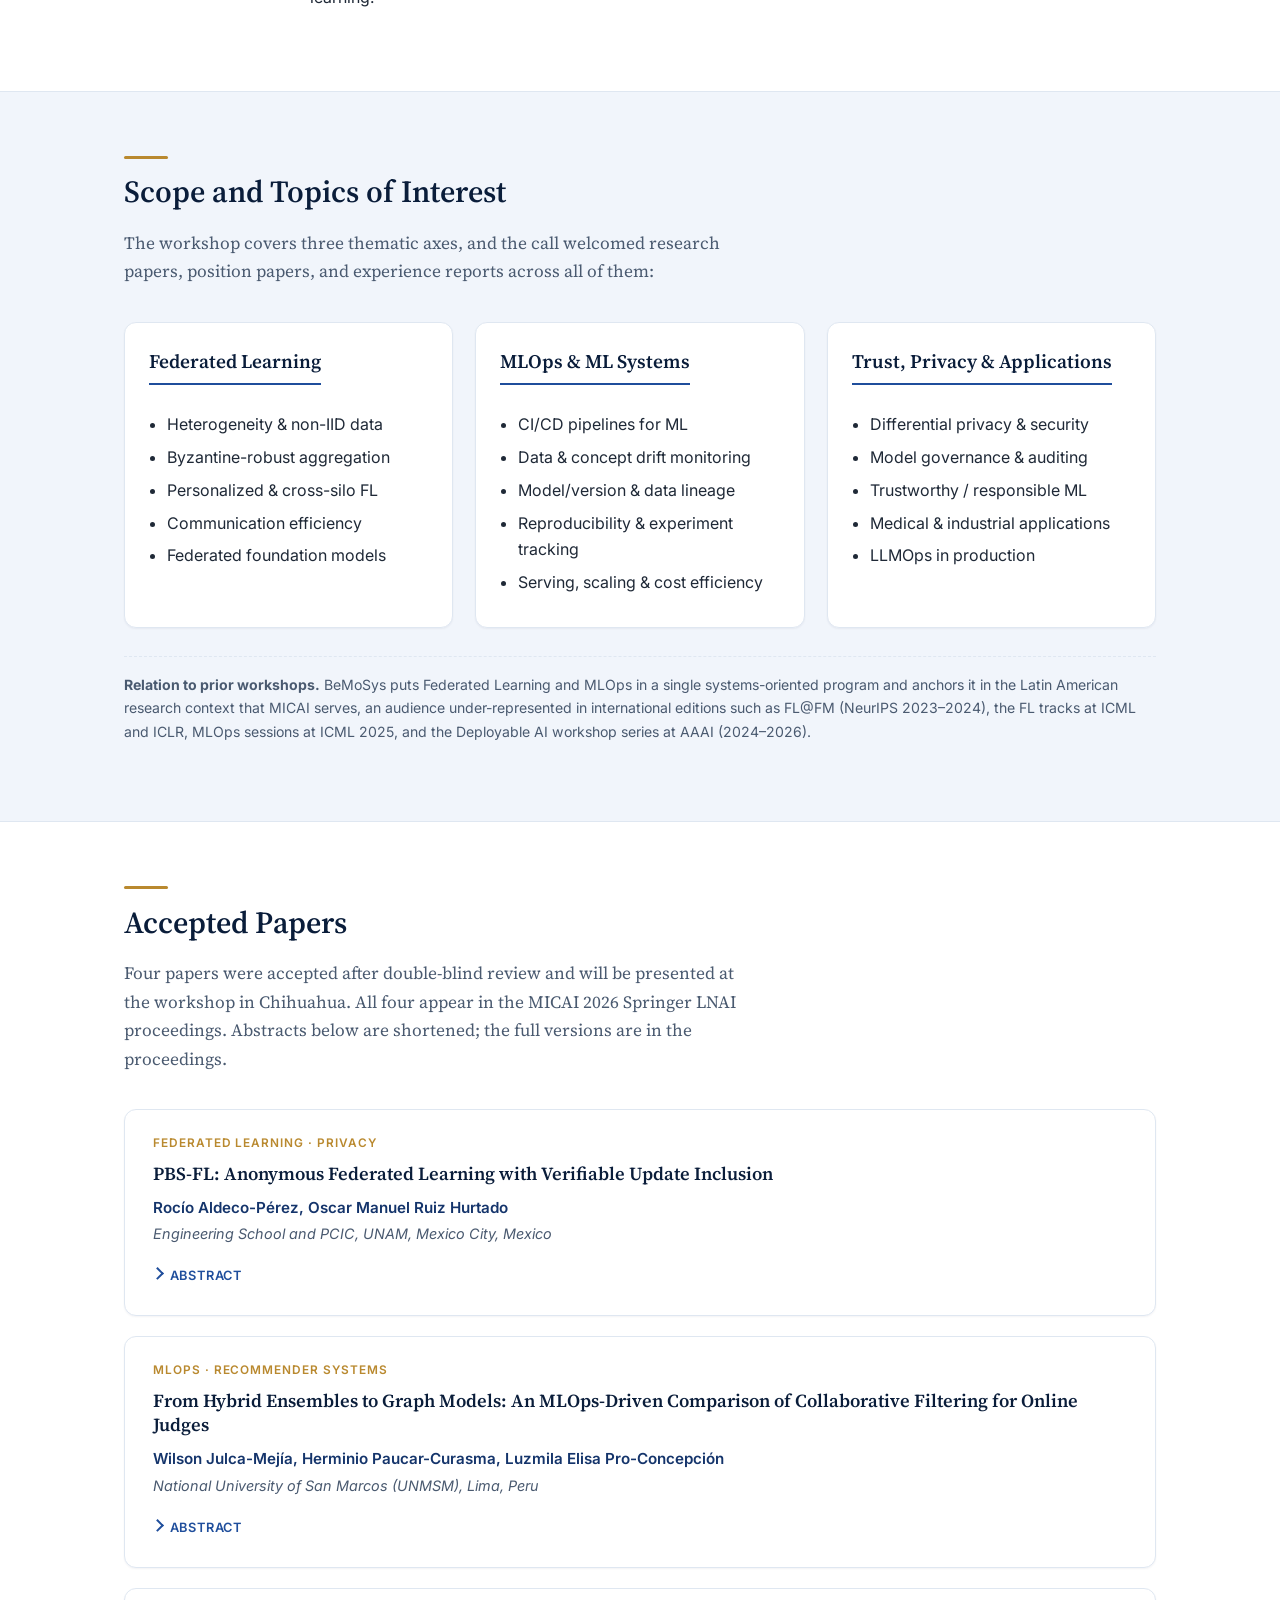
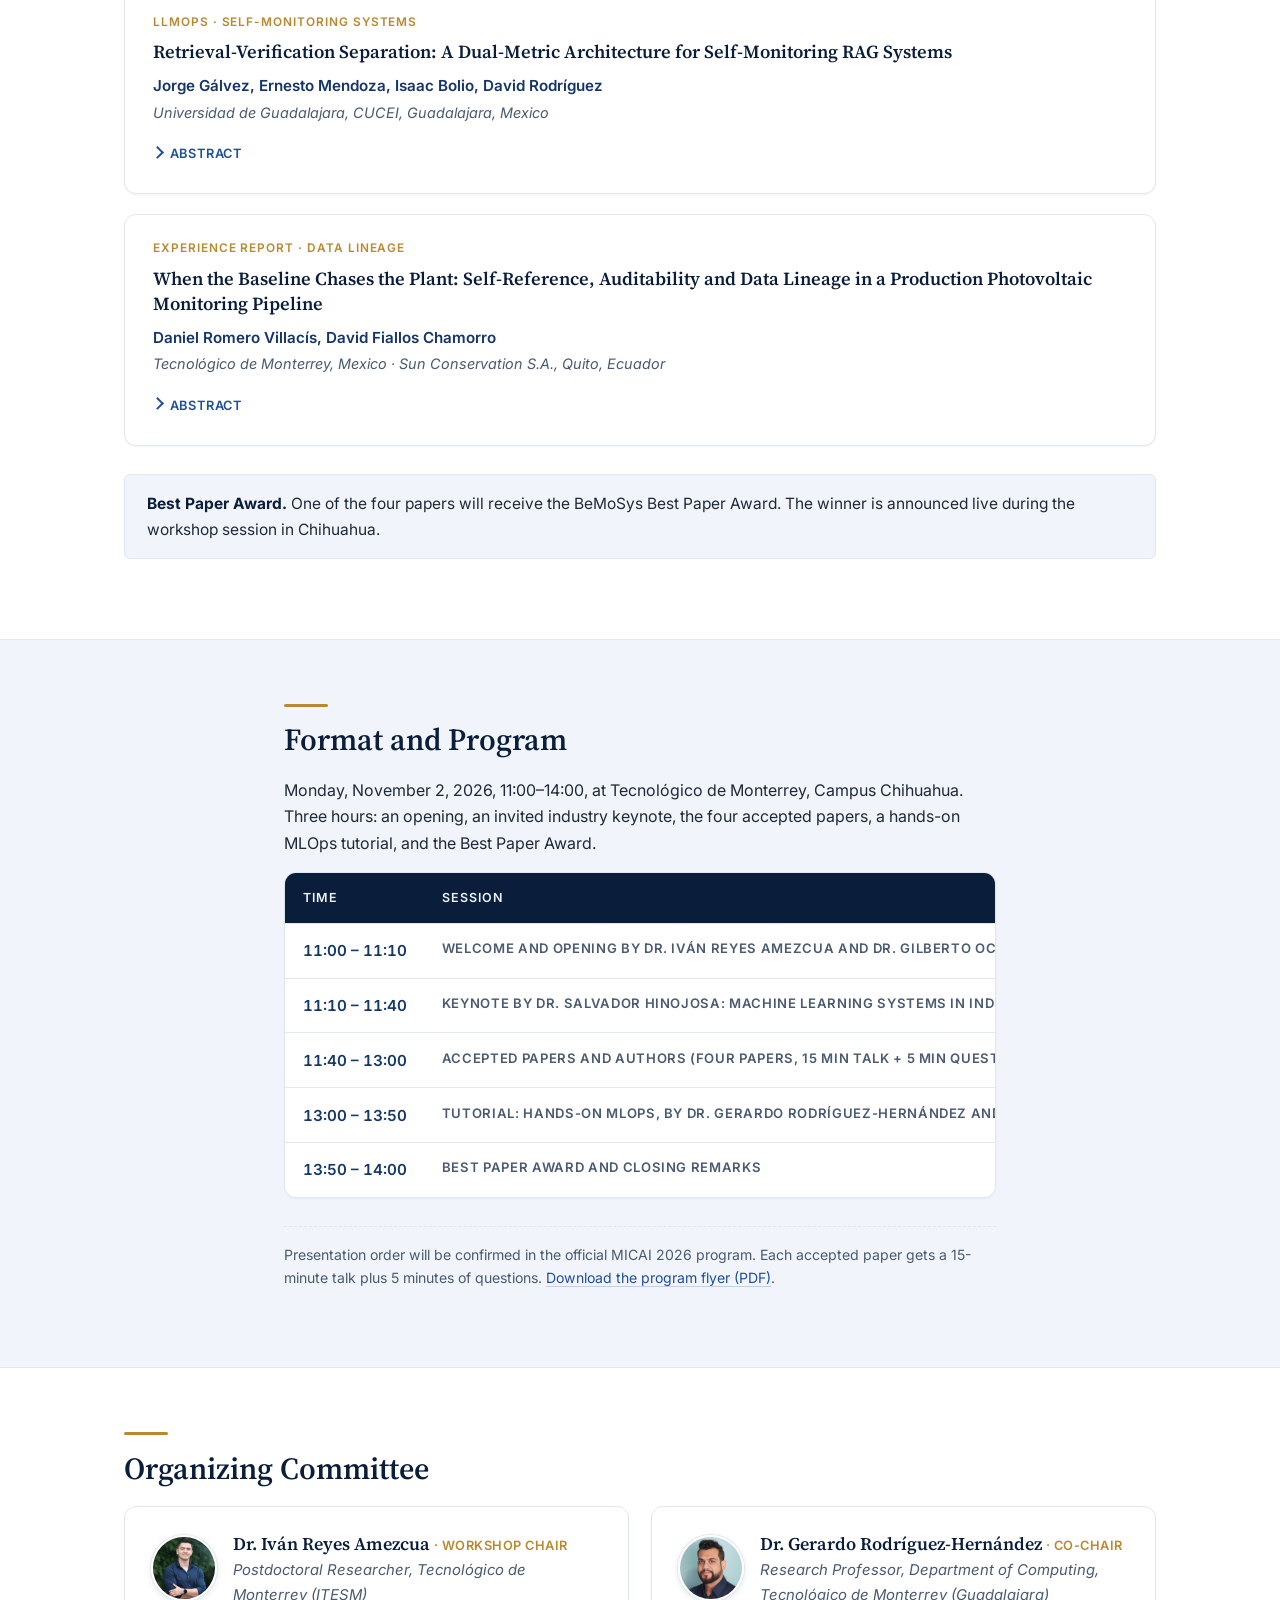
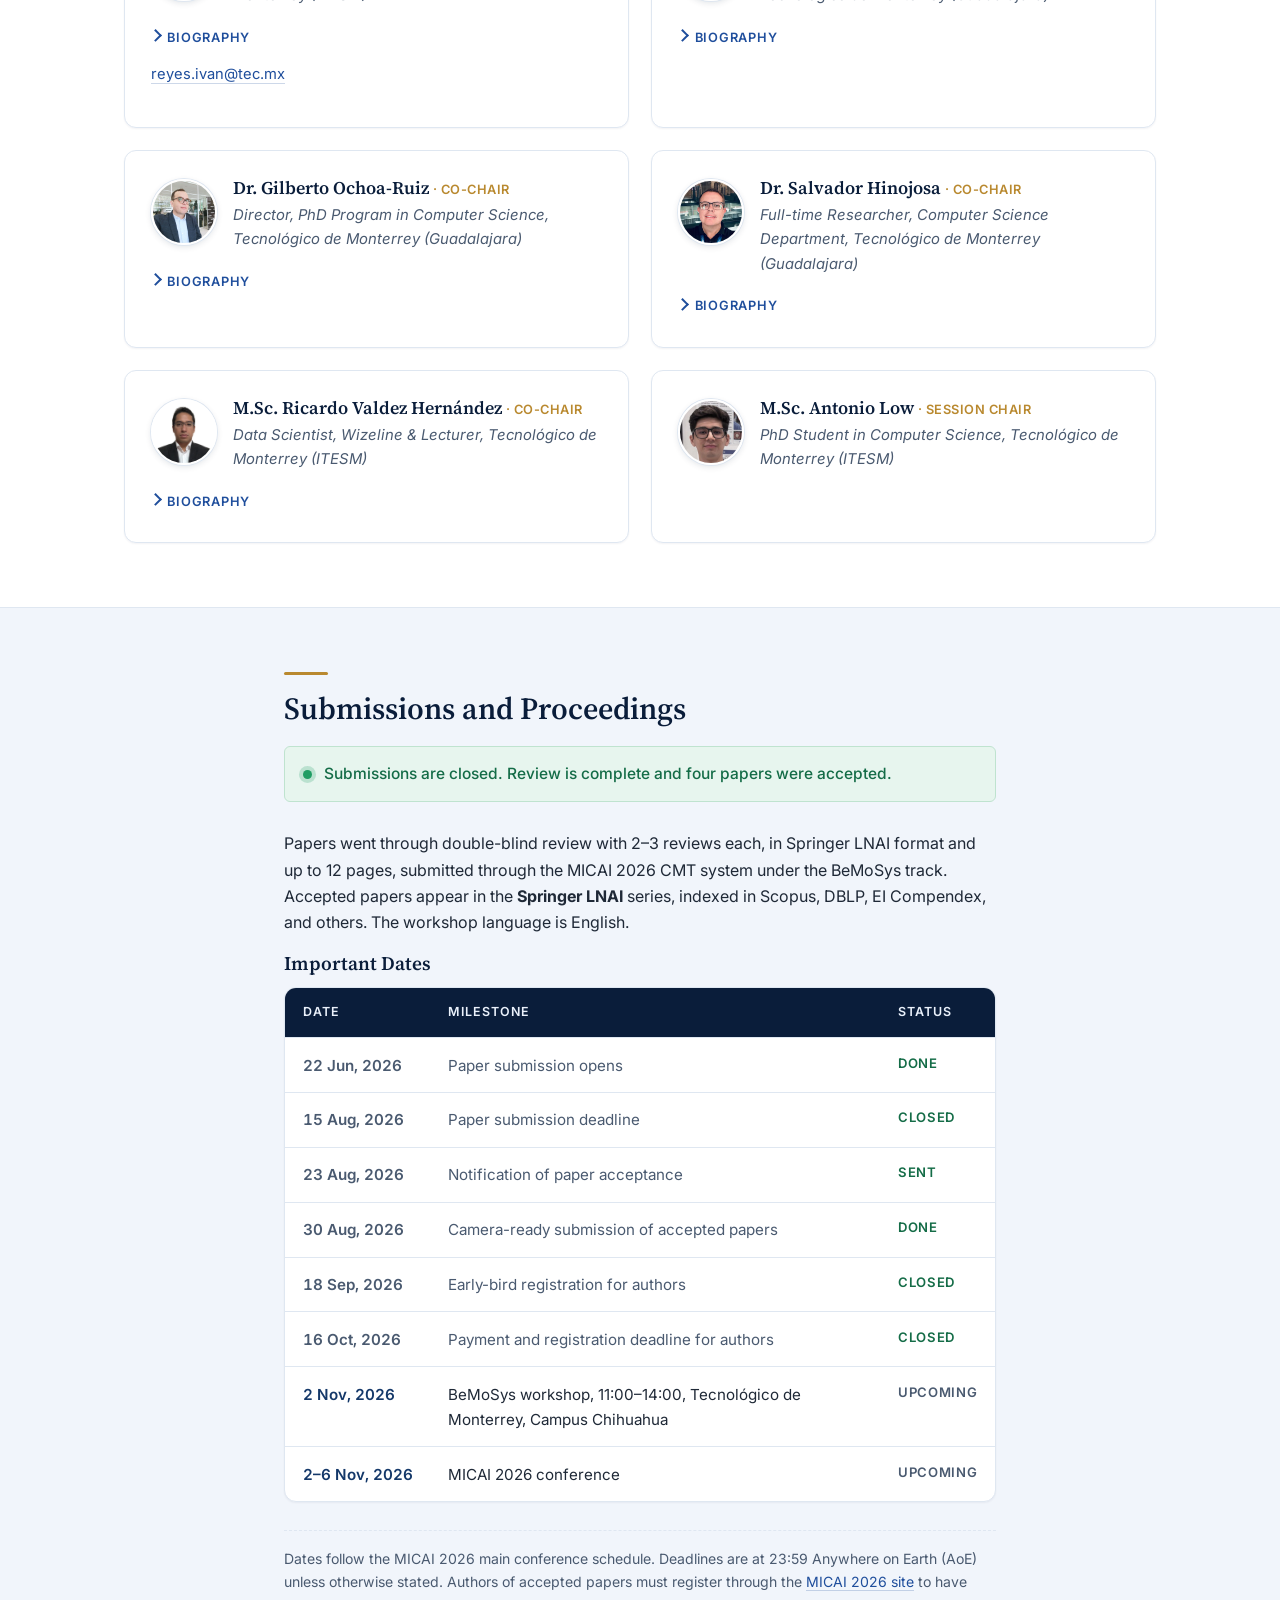
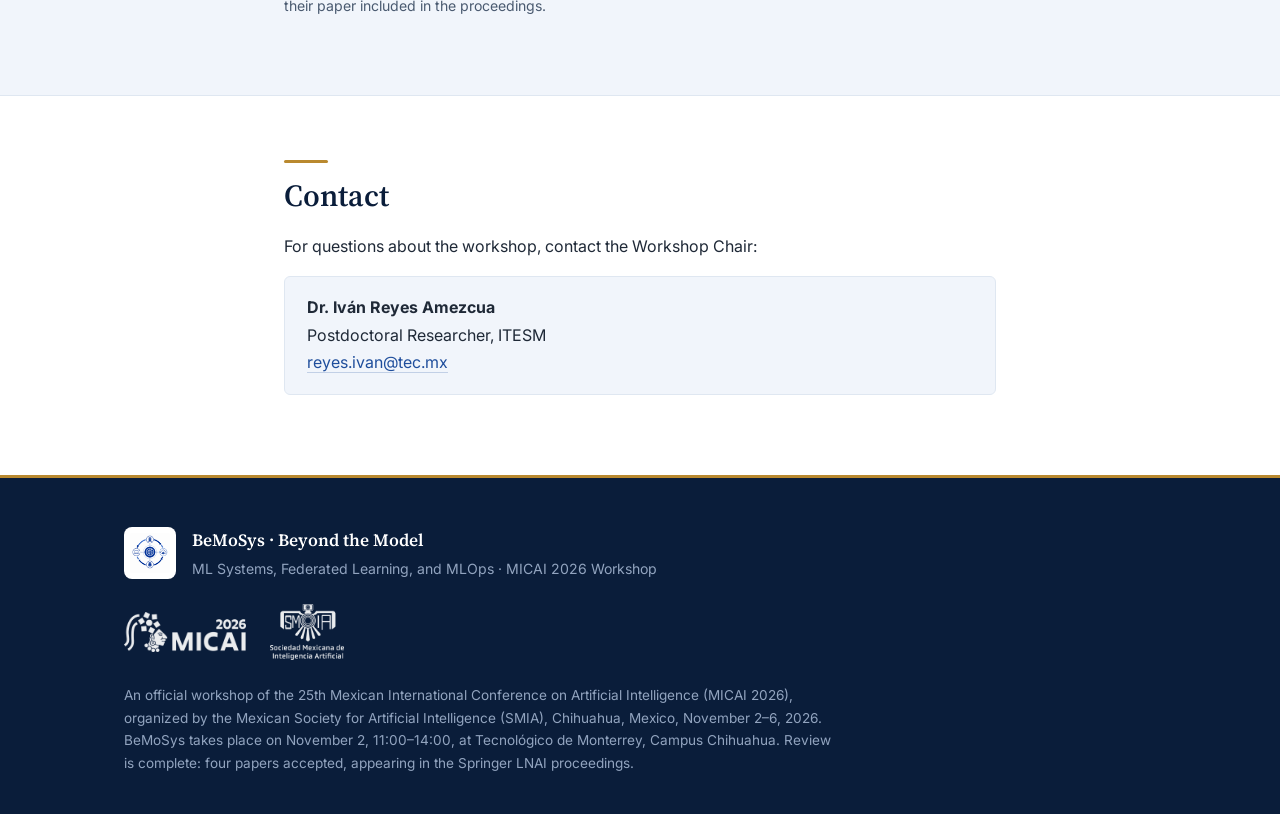
==== commit 4fc4ea6e: "Mark author registration deadline as closed Co-Authored-By: Claude Opus 5.5 (1M context) <noreply@an" ====
--- a/index.html
+++ b/index.html
@@ -444,7 +444,7 @@
               <tr class="is-done"><td>23 Aug, 2026</td><td>Notification of paper acceptance</td><td>Sent</td></tr>
               <tr class="is-done"><td>30 Aug, 2026</td><td>Camera-ready submission of accepted papers</td><td>Done</td></tr>
               <tr class="is-done"><td>18 Sep, 2026</td><td>Early-bird registration for authors</td><td>Closed</td></tr>
-              <tr><td>16 Oct, 2026</td><td>Payment and registration deadline for authors</td><td>Closing soon</td></tr>
+              <tr class="is-done"><td>16 Oct, 2026</td><td>Payment and registration deadline for authors</td><td>Closed</td></tr>
               <tr><td>2 Nov, 2026</td><td>BeMoSys workshop, 11:00–14:00, Tecnológico de Monterrey, Campus Chihuahua</td><td>Upcoming</td></tr>
               <tr><td>2–6 Nov, 2026</td><td>MICAI 2026 conference</td><td>Upcoming</td></tr>
             </tbody>
